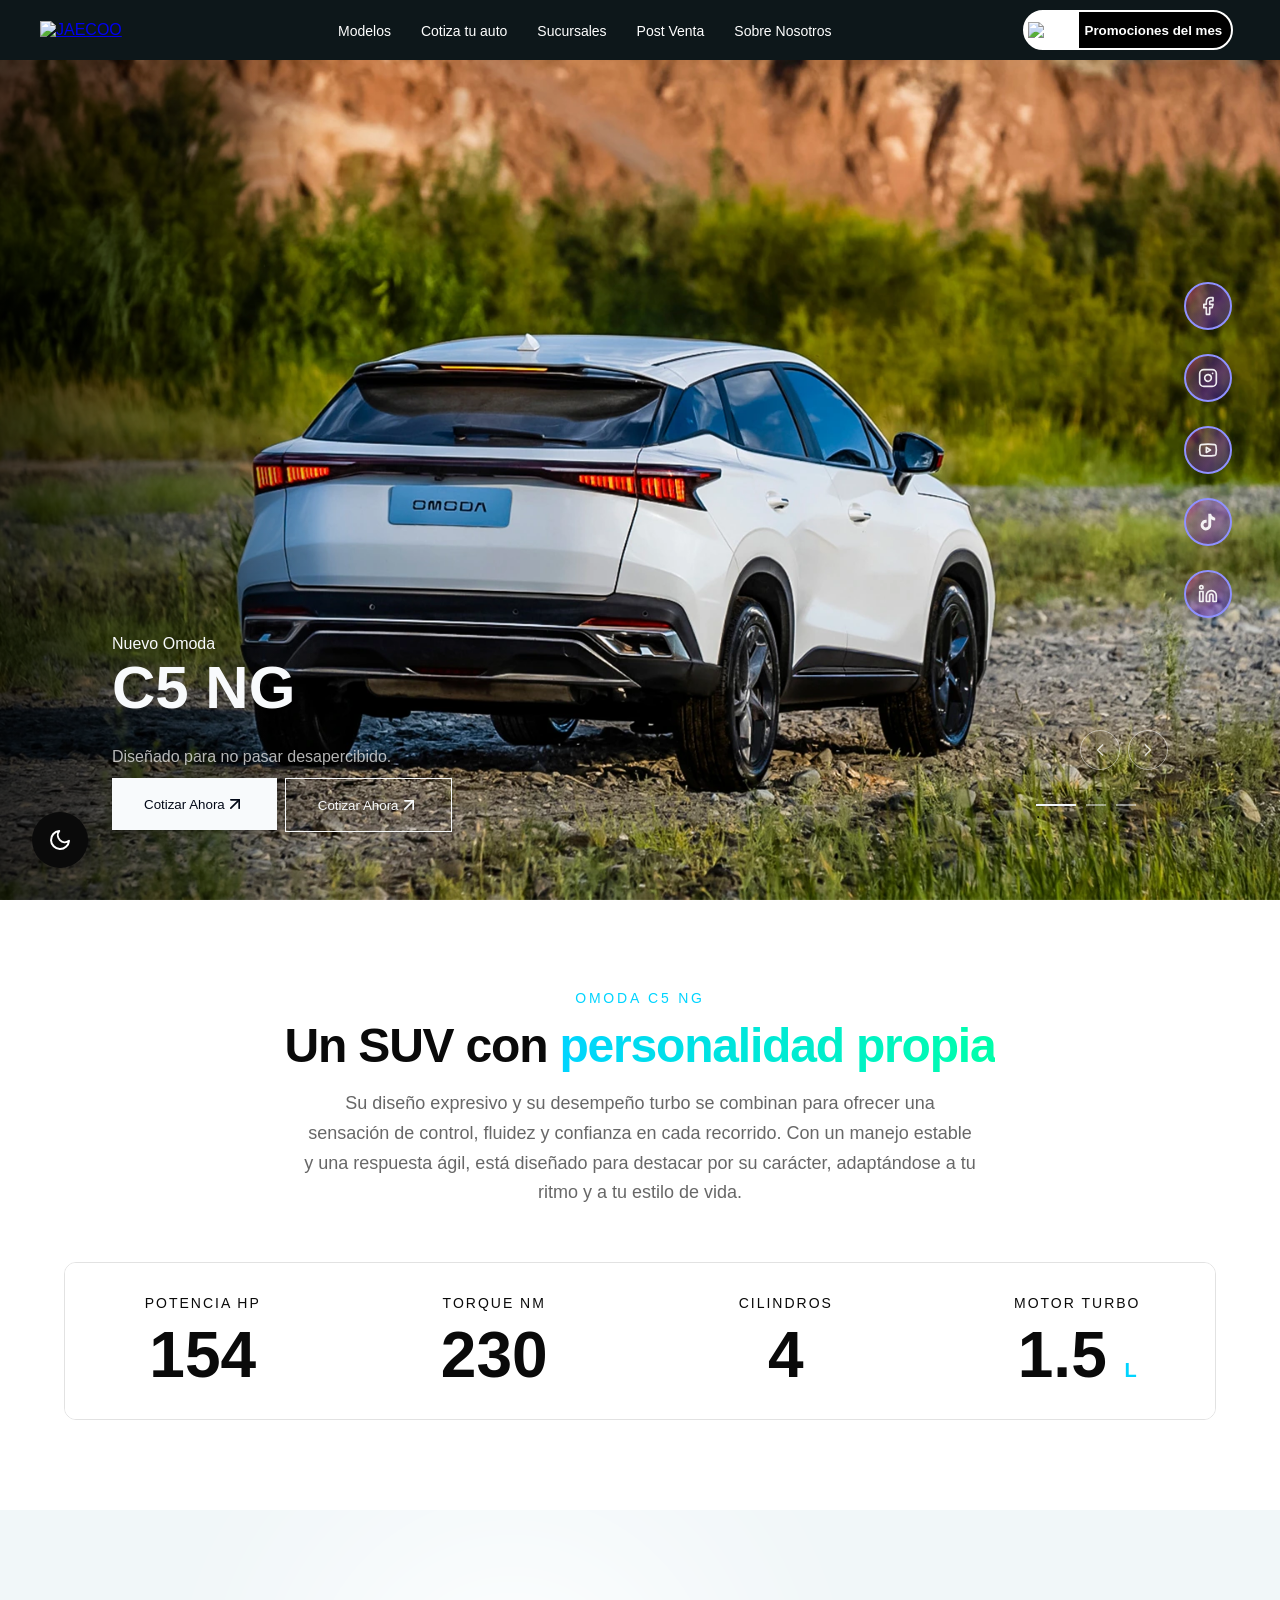
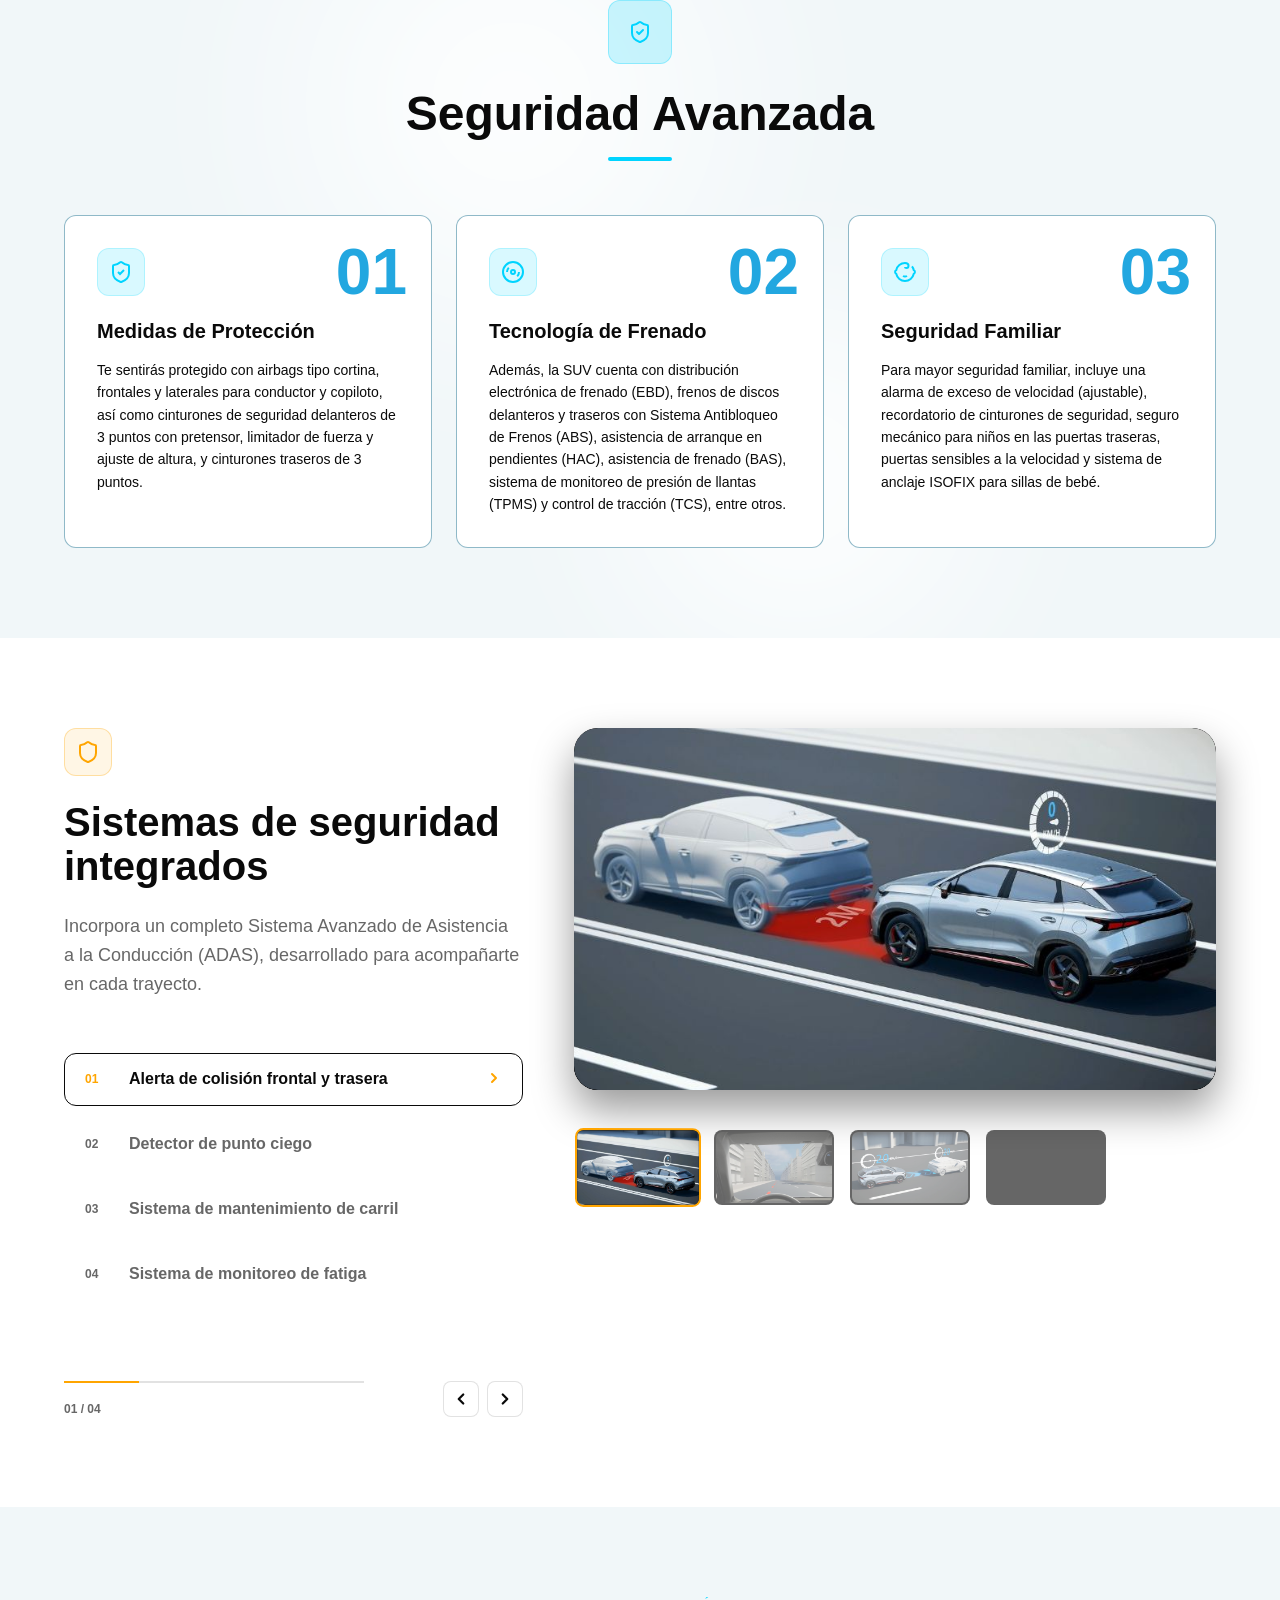
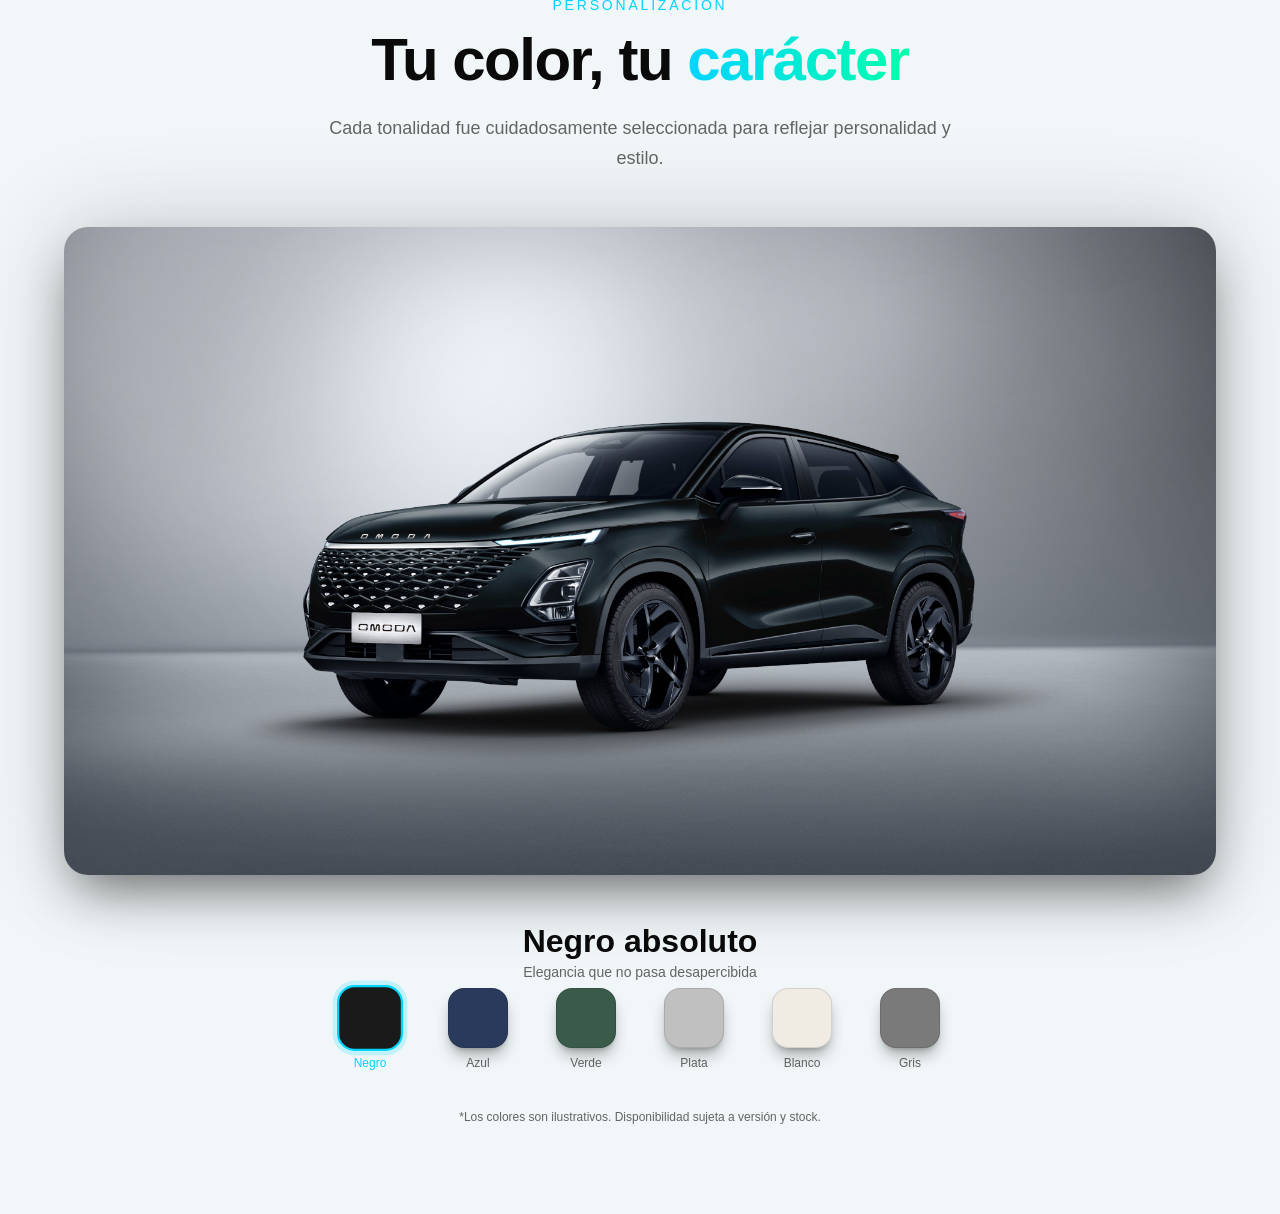
==== index.html @ 526004a5 "cambio" ====
<!doctype html>
<html lang="en">

<head>

    <script>
        window.dataLayer = window.dataLayer || [];
        function gtag() { dataLayer.push(arguments); }

        gtag('consent', 'default', {
            'analytics_storage': 'denied',
            'ad_storage': 'denied',
            'ad_user_data': 'denied',
            'ad_personalization': 'denied',
            'personalization_storage': 'denied',
            'functionality_storage': 'denied',
            'security_storage': 'granted'
        });
    </script>

    <!-- 2. COOKIE MANAGER (MODIFICADO - sin duplicar config) -->
    <script src="./cookies/cookie-manager.js" data-css-path="./cookies/cookieconsent.css"
        data-config-path="./cookies/cookieconsent-config.js">
        </script>


    <script async="" src="https://www.googletagmanager.com/gtm.js?id=GTM-TCBRDSBZ"></script>
    <meta charset="UTF-8" />
    <meta name="viewport" content="width=device-width, initial-scale=1.0" />
    <!-- displays site properly based on user's device -->

    <link rel="icon" type="image/png" sizes="32x32" href="./images/favicon-32x32.png" />
    <script src="./js/index.js"></script>
    <title>Omoda | Homepage</title>
    <title>SUCURSALES</title>
    <link rel="stylesheet" href="./css/variables.css" />
    <link rel="stylesheet" href="./css/style.css" />
    <link rel="stylesheet" href="./css/navbar.css" />
    <script src="../indexjs/headeroj.js"></script>
</head>

<body>

    <header-oj></header-oj>



    <!-- hola -->
    <iframe src="https://www.googletagmanager.com/ns.html?id=GTM-TCBRDSBZ" height="0" width="0"
        style="display:none;visibility:hidden"></iframe>
    <input type="checkbox" id="scroll-trigger" class="scroll-checkbox" />
    <label for="scroll-trigger" class="visually-hidden">Activar efecto de scroll</label>
    <nav class="main__nav navbar" style="display: none;">
        <input type="checkbox" id="nav-toggle" class="nav-toggle-checkbox" aria-hidden="true" />
        <label aria-hidden="true" for="nav-toggle" class="main__hamburguer" aria-label="Abrir menú">
            <span class="burger-line"></span>
            <span class="burger-line"></span>
            <span class="burger-line"></span>
        </label>
        <img src="images/R8logo.png" width="110px" alt="" class="main__logo main__logo__b" />
        <img src="images/R8logo-now.png" width="110px" alt="" class="main__logo main__logo__w" />
        <ul class="main__links">
            <li class="main__list">
                <a href="/sucursales/" class="main__link">Sucursales</a>
            </li>
            <li class="main__list">
                <a href="https://promociones.karry.com.pa/" class="main__link">Promociones del mes</a>
            </li>
        </ul>
        <ul class="main__links second-group">
            <li class="main__list">
                <a href="https://cotizar.karry.com.pa/" target="_blank" class="main__link">Cotizar</a>
            </li>
        </ul>
        <div class="nav-dropdown" id="nav-dropdown" aria-hidden="true">

            <a href="/sucursales/" class="nav-dropdown__link">Sucursales</a>
            <a href="https://promociones.karry.com.pa/" class="nav-dropdown__link">Promociones del mes</a>
            <a href="https://cotizar.karry.com.pa/" target="_blank"
                class="nav-dropdown__link nav-dropdown__link--cta">Cotizar</a>
        </div>
    </nav>
    <div class="trigger-point"></div>
    <script>
        document.addEventListener("scroll", function () {
            const trigger = document.getElementById("scroll-trigger");
            const scrollPosition = window.scrollY;
            const triggerHeight = 60; // MISMA altura que en CSS

            // "Marca" el checkbox cuando pasas el punto
            if (scrollPosition > triggerHeight) {
                trigger.checked = true;
            } else {
                trigger.checked = false;
            }
        });
    </script>
    <main class="main">
        <div class="main__slider">
            <div class="slider">
                <input type="radio" name="slider" id="slideOne" checked />
                <input type="radio" name="slider" id="slideTwo" />
                <input type="radio" name="slider" id="slideThree" />
                <!--<input type="radio" name="slider" id="slideFourt" />-->
                <!-- <input type="radio" name="slider" id="slideFive" />
          <input type="radio" name="slider" id="slideSix" />-->

                <div class="content">
                    <div class="uno__slide slide">
                        <div class="main__hero__element">

                        </div>
                    </div>
                    <div class="dos__slide slide">
                        <div class="main__hero__element">
                            <div class="main__hero__title hidden">
                                <h2>Rely R8</h2>
                                <p>Para la vida real</p>
                            </div>
                        </div>
                    </div>
                    <div class="tres__slide slide">
                        <div class="main__hero__element"></div>
                    </div>
                </div>

                <div class="call-to-action-container">
                    <div class="STitle">
                        <p>Nuevo Omoda</p>
                        <h1>C5 NG</h1>
                    </div>

                    <div class="SCotizar" style="display: flex; gap: 8px;"> 
                        <a href="https://cotizar.karry.com.pa/"
                            style="text-decoration: none; width: fit-content" target="_blank"><button
                                class="discover-button">
                                <span class="button-text">Cotizar Ahora</span>
                                <svg xmlns="http://www.w3.org/2000/svg" width="24" height="24" viewBox="0 0 24 24"
                                    fill="none" stroke="currentColor" stroke-width="2" stroke-linecap="round"
                                    stroke-linejoin="round" class="button-icon">
                                    <path d="M7 7h10v10"></path>
                                    <path d="M7 17 17 7"></path>
                                </svg></button></a> 
                        <a href="https://cotizar.karry.com.pa/"
                            style="text-decoration: none; width: fit-content" target="_blank"><button
                                class="discover-button secondary">
                                <span class="button-text">Cotizar Ahora</span>
                                <svg xmlns="http://www.w3.org/2000/svg" width="24" height="24" viewBox="0 0 24 24"
                                    fill="none" stroke="currentColor" stroke-width="2" stroke-linecap="round"
                                    stroke-linejoin="round" class="button-icon">
                                    <path d="M7 7h10v10"></path>
                                    <path d="M7 17 17 7"></path>
                                </svg></button>
                        </a>
                    </div>


                    <p class="description-text">
                        Diseñado para no pasar desapercibido.
                    </p>
                    <div class="buttons">
                        <label for="slideOne">.</label>
                        <label for="slideTwo">.</label>
                        <label for="slideThree">.</label>
                        <!--<label for="slideFourt">.</label>-->
                        <!--<label for="slideFive"></label>-->
                        <!--<label for="slideSix"></label>-->
                    </div>
                    <div class="main__controls">
                        <button type="button" class="slider-control-prev" aria-label="Slide anterior">
                            <svg class="slider-control-icon" viewBox="0 0 24 24" fill="none" stroke="currentColor"
                                stroke-width="2" stroke-linecap="round" stroke-linejoin="round" aria-hidden="true">
                                <path d="M15 18l-6-6 6-6" />
                            </svg>
                        </button>
                        <button type="button" class="slider-control-next" aria-label="Slide siguiente">
                            <svg class="slider-control-icon" viewBox="0 0 24 24" fill="none" stroke="currentColor"
                                stroke-width="2" stroke-linecap="round" stroke-linejoin="round" aria-hidden="true">
                                <path d="M9 18l6-6-6-6" />
                            </svg>
                        </button>
                    </div>
                </div>
            </div>

            <div class="main__hero__filter"></div>
            <div class="social-sidebar">
                <a href="https://www.facebook.com/karrypanama" target="_blank" class="social-button"
                    aria-label="Facebook">
                    <svg xmlns="http://www.w3.org/2000/svg" width="24" height="24" viewBox="0 0 24 24" fill="none"
                        stroke="currentColor" stroke-width="2" stroke-linecap="round" stroke-linejoin="round"
                        class="social-icon">
                        <path d="M18 2h-3a5 5 0 0 0-5 5v3H7v4h3v8h4v-8h3l1-4h-4V7a1 1 0 0 1 1-1h3z"></path>
                    </svg>
                </a>

                <a href="https://www.instagram.com/karry.panama/" target="_blank" class="social-button"
                    aria-label="Instagram">
                    <svg xmlns="http://www.w3.org/2000/svg" width="24" height="24" viewBox="0 0 24 24" fill="none"
                        stroke="currentColor" stroke-width="2" stroke-linecap="round" stroke-linejoin="round"
                        class="social-icon">
                        <rect width="20" height="20" x="2" y="2" rx="5" ry="5"></rect>
                        <path d="M16 11.37A4 4 0 1 1 12.63 8 4 4 0 0 1 16 11.37z"></path>
                        <line x1="17.5" x2="17.51" y1="6.5" y2="6.5"></line>
                    </svg>
                </a>

                <a href="https://www.youtube.com/@karryPanama" target="_blank" class="social-button"
                    aria-label="YouTube">
                    <svg xmlns="http://www.w3.org/2000/svg" width="24" height="24" viewBox="0 0 24 24" fill="none"
                        stroke="currentColor" stroke-width="2" stroke-linecap="round" stroke-linejoin="round"
                        class="social-icon">
                        <path
                            d="M2.5 17a24.12 24.12 0 0 1 0-10 2 2 0 0 1 1.4-1.4 49.56 49.56 0 0 1 16.2 0A2 2 0 0 1 21.5 7a24.12 24.12 0 0 1 0 10 2 2 0 0 1-1.4 1.4 49.55 49.55 0 0 1-16.2 0A2 2 0 0 1 2.5 17">
                        </path>
                        <path d="m10 15 5-3-5-3z"></path>
                    </svg>
                </a>

                <a href="https://www.tiktok.com/@karrypanama" target="_blank" class="social-button" aria-label="TikTok">
                    <svg viewBox="0 0 24 24" fill="currentColor" class="social-icon">
                        <path
                            d="M19.59 6.69a4.83 4.83 0 0 1-3.77-4.25V2h-3.45v13.67a2.89 2.89 0 0 1-5.2 1.74 2.89 2.89 0 0 1 2.31-4.64 2.93 2.93 0 0 1 .88.13V9.4a6.84 6.84 0 0 0-1-.05A6.33 6.33 0 0 0 5 20.1a6.34 6.34 0 0 0 10.86-4.43v-7a8.16 8.16 0 0 0 4.77 1.52v-3.4a4.85 4.85 0 0 1-1-.1z">
                        </path>
                    </svg>
                </a>

                <a href="https://www.linkedin.com/company/karrypanama/posts/?feedView=all" target="_blank"
                    class="social-button" aria-label="LinkedIn">
                    <svg xmlns="http://www.w3.org/2000/svg" width="24" height="24" viewBox="0 0 24 24" fill="none"
                        stroke="currentColor" stroke-width="2" stroke-linecap="round" stroke-linejoin="round"
                        class="social-icon">
                        <path d="M16 8a6 6 0 0 1 6 6v7h-4v-7a2 2 0 0 0-2-2 2 2 0 0 0-2 2v7h-4v-7a6 6 0 0 1 6-6z"></path>
                        <rect width="4" height="12" x="2" y="9"></rect>
                        <circle cx="4" cy="4" r="2"></circle>
                    </svg>
                </a>
            </div>
        </div>

        <section class="main__stats">
    <div class="stats__container">
      
      <!-- Título y descripción -->
      <div class="section-block text-center mb-16">
        <span class="section-kicker">Omoda C5 NG</span>
        <h2 class="section-heading">
          Un SUV con
          <span class="text-gradient-accent"> personalidad propia</span>
        </h2>
        <p class="section-lede">
          Su diseño expresivo y su desempeño turbo se combinan para ofrecer una sensación de control, fluidez y confianza en cada recorrido. Con un manejo estable y una respuesta ágil, está diseñado para destacar por su carácter, adaptándose a tu ritmo y a tu estilo de vida.
        </p>
      </div>

      <!-- Grid de especificaciones -->
      <div class="stats-grid">
        
        <!-- Potencia -->
        <div class="stat-card">
          <p class="stat-label">Potencia hp</p>
          <p class="stat-value">154</p>
        </div>

        <!-- Torque -->
        <div class="stat-card">
          <p class="stat-label">Torque Nm</p>
          <p class="stat-value">230</p>
        </div>

        <!-- Cilindros -->
        <div class="stat-card">
          <p class="stat-label">Cilindros</p>
          <p class="stat-value">4</p>
        </div>

        <!-- Motor Turbo -->
        <div class="stat-card">
          <p class="stat-label">Motor Turbo</p>
          <p class="stat-value">1.5 <span class="stat-unit">L</span></p>
        </div>

      </div>

    </div>
  </section>




<section class="seguridad-section">
  <!-- Fondos decorativos -->
  <div class="bg-blur-1"></div>
  <div class="bg-blur-2"></div>
  <div class="dot-grid"></div>

  <div class="container">
    <!-- Encabezado -->
    <div class="section-header">
      <div class="icon-circle">
        <svg xmlns="http://www.w3.org/2000/svg" class="lucide" width="32" height="32" viewBox="0 0 24 24" fill="none" stroke="currentColor" stroke-width="2" stroke-linecap="round" stroke-linejoin="round">
          <path d="M20 13c0 5-3.5 7.5-7.66 8.95a1 1 0 0 1-.67-.01C7.5 20.5 4 18 4 13V6a1 1 0 0 1 1-1c2 0 4.5-1.2 6.24-2.72a1.17 1.17 0 0 1 1.52 0C14.51 3.81 17 5 19 5a1 1 0 0 1 1 1z"></path>
          <path d="m9 12 2 2 4-4"></path>
        </svg>
      </div>
      <h2 class="title">Seguridad Avanzada</h2>
      <div class="accent-line"></div>
    </div>

    <!-- Grid de características -->
    <div class="features-grid">

      <!-- Tarjeta 1 -->
      <div class="feature-card">
        <div class="number">01</div>
        <div class="feature-icon">
          <svg xmlns="http://www.w3.org/2000/svg" class="lucide" viewBox="0 0 24 24" fill="none" stroke="currentColor" stroke-width="2">
            <path d="M20 13c0 5-3.5 7.5-7.66 8.95a1 1 0 0 1-.67-.01C7.5 20.5 4 18 4 13V6a1 1 0 0 1 1-1c2 0 4.5-1.2 6.24-2.72a1.17 1.17 0 0 1 1.52 0C14.51 3.81 17 5 19 5a1 1 0 0 1 1 1z"></path>
            <path d="m9 12 2 2 4-4"></path>
          </svg>
        </div>
        <h3 class="feature-title">Medidas de Protección</h3>
        <p class="feature-text">
          Te sentirás protegido con airbags tipo cortina, frontales y laterales para conductor y copiloto, 
          así como cinturones de seguridad delanteros de 3 puntos con pretensor, limitador de fuerza y ajuste de altura, 
          y cinturones traseros de 3 puntos.
        </p>
      </div>

      <!-- Tarjeta 2 -->
      <div class="feature-card">
        <div class="number">02</div>
        <div class="feature-icon">
          <svg xmlns="http://www.w3.org/2000/svg" class="lucide" viewBox="0 0 24 24" fill="none" stroke="currentColor" stroke-width="2">
            <circle cx="12" cy="12" r="10"></circle>
            <path d="M6 12c0-1.7.7-3.2 1.8-4.2"></path>
            <circle cx="12" cy="12" r="2"></circle>
            <path d="M18 12c0 1.7-.7 3.2-1.8 4.2"></path>
          </svg>
        </div>
        <h3 class="feature-title">Tecnología de Frenado</h3>
        <p class="feature-text">
          Además, la SUV cuenta con distribución electrónica de frenado (EBD), frenos de discos delanteros y traseros 
          con Sistema Antibloqueo de Frenos (ABS), asistencia de arranque en pendientes (HAC), asistencia de frenado (BAS), 
          sistema de monitoreo de presión de llantas (TPMS) y control de tracción (TCS), entre otros.
        </p>
      </div>

      <!-- Tarjeta 3 -->
      <div class="feature-card">
        <div class="number">03</div>
        <div class="feature-icon">
          <svg xmlns="http://www.w3.org/2000/svg" class="lucide" viewBox="0 0 24 24" fill="none" stroke="currentColor" stroke-width="2">
            <path d="M9 12h.01"></path>
            <path d="M15 12h.01"></path>
            <path d="M10 16c.5.3 1.2.5 2 .5s1.5-.2 2-.5"></path>
            <path d="M19 6.3a9 9 0 0 1 1.8 3.9 2 2 0 0 1 0 3.6 9 9 0 0 1-17.6 0 2 2 0 0 1 0-3.6A9 9 0 0 1 12 3c2 0 3.5 1.1 3.5 2.5s-.9 2.5-2 2.5c-.8 0-1.5-.4-1.5-1"></path>
          </svg>
        </div>
        <h3 class="feature-title">Seguridad Familiar</h3>
        <p class="feature-text">
          Para mayor seguridad familiar, incluye una alarma de exceso de velocidad (ajustable), recordatorio de cinturones 
          de seguridad, seguro mecánico para niños en las puertas traseras, puertas sensibles a la velocidad y sistema 
          de anclaje ISOFIX para sillas de bebé.
        </p>
      </div>

    </div>
  </div>
</section>


<section class="safety-section" data-safety-slider>
  <div class="container">
    <div class="safety-grid">
      
      <!-- Columna Izquierda: Contenido y Lista -->
      <div class="safety-content">
        <div class="section-header">
          <div class="header-icon">
            <svg xmlns="http://www.w3.org/2000/svg" width="24" height="24" viewBox="0 0 24 24" fill="none" stroke="currentColor" stroke-width="2" stroke-linecap="round" stroke-linejoin="round" class="lucide">
              <path d="M20 13c0 5-3.5 7.5-7.66 8.95a1 1 0 0 1-.67-.01C7.5 20.5 4 18 4 13V6a1 1 0 0 1 1-1c2 0 4.5-1.2 6.24-2.72a1.17 1.17 0 0 1 1.52 0C14.51 3.81 17 5 19 5a1 1 0 0 1 1 1z"></path>
            </svg>
          </div>
          <h2 class="title">Sistemas de seguridad integrados</h2>
          <p class="subtitle">
            Incorpora un completo Sistema Avanzado de Asistencia a la Conducción (ADAS), 
            desarrollado para acompañarte en cada trayecto.
          </p>
        </div>

        <!-- Lista de características (rellenada por JS) -->
        <div class="safety-features-list" role="tablist"></div>

        <!-- Navegación inferior izquierda -->
        <div class="safety-nav-footer">
          <div class="progress-container">
            <div class="progress-line">
              <div class="progress-fill"></div>
            </div>
            <span class="step-indicator safety-slider__step">01 / 04</span>
          </div>
          
          <div class="nav-buttons-group">
            <button type="button" class="nav-button-sm safety-slider__prev" aria-label="Anterior">
              <svg xmlns="http://www.w3.org/2000/svg" width="18" height="18" viewBox="0 0 24 24" fill="none" stroke="currentColor" stroke-width="3" stroke-linecap="round" stroke-linejoin="round">
                <path d="m15 18-6-6 6-6"></path>
              </svg>
            </button>
            <button type="button" class="nav-button-sm safety-slider__next" aria-label="Siguiente">
              <svg xmlns="http://www.w3.org/2000/svg" width="18" height="18" viewBox="0 0 24 24" fill="none" stroke="currentColor" stroke-width="3" stroke-linecap="round" stroke-linejoin="round">
                <path d="m9 18 6-6-6-6"></path>
              </svg>
            </button>
          </div>
        </div>
      </div>

      <!-- Columna Derecha: Imagen y Miniaturas -->
      <div class="safety-visual">
        <div class="main-image-container">
          <!-- Botones de navegación solo para móvil -->
          <div class="mobile-nav-overlay">
            <button type="button" class="nav-button-mobile safety-slider__prev" aria-label="Anterior">
              <svg xmlns="http://www.w3.org/2000/svg" width="24" height="24" viewBox="0 0 24 24" fill="none" stroke="currentColor" stroke-width="3" stroke-linecap="round" stroke-linejoin="round"><path d="m15 18-6-6 6-6"/></svg>
            </button>
            <button type="button" class="nav-button-mobile safety-slider__next" aria-label="Siguiente">
              <svg xmlns="http://www.w3.org/2000/svg" width="24" height="24" viewBox="0 0 24 24" fill="none" stroke="currentColor" stroke-width="3" stroke-linecap="round" stroke-linejoin="round"><path d="m9 18 6-6-6-6"/></svg>
            </button>
          </div>

          <div class="image-wrapper safety">
            <img src="./images/1adas.jpg"
                 alt=""
                 class="main-image safety-slider__main-img"
                 loading="lazy"
                 decoding="async">

            <div class="image-overlay"></div>

            <!-- Contenido sobre la imagen -->
            <div class="image-content">
              <h3 class="main-title safety-slider__title">Alerta de colisión frontal y trasera</h3>
              <p class="main-description safety-slider__desc">
                Te avisa ante posibles impactos para que puedas reaccionar a tiempo.
              </p>
            </div>
          </div>
        </div>

        <!-- Carrusel de miniaturas (rellenado por JS) -->
        <div class="thumbnails-container safety-slider__thumbs" role="tablist" aria-label="Funciones ADAS"></div>
      </div>

    </div>

    <!-- Indicadores (dots) - Ocultos o integrados si es necesario, pero mantenemos el hook por si JS lo requiere -->
    <div class="dots-container safety-slider__dots" aria-hidden="true" style="display: none;"></div>

  </div>
</section>

  <section class="color-customization-section">
  <input type="radio" name="custom-color" id="ccc-negro"  checked=""/>
  <input type="radio" name="custom-color" id="ccc-azul" />
  <input type="radio" name="custom-color" id="ccc-verde" />
  <input type="radio" name="custom-color" id="ccc-plata" />
  <input type="radio" name="custom-color" id="ccc-blanco" />
  <input type="radio" name="custom-color" id="ccc-gris" />
  <input type="radio" name="custom-color" id="ccc-rojo" />

  <div class="ccc-wrapper">
  <div class="container">
    
    <!-- Encabezado -->
    <div class="section-block text-center mb-16">
      <span class="section-kicker">Personalización</span>
      <h2 class="section-heading">
        Tu color, tu <span class="highlight">carácter</span>
      </h2>
      <p class="section-lede">
        Cada tonalidad fue cuidadosamente seleccionada para reflejar personalidad y estilo.
      </p>
    </div>

    <!-- Imagen con efecto -->
    <div class="image-wrapper">
      <div class="glow-background"></div>
      <div
        class="main-image"
        role="img"
        aria-label="Vista del vehículo según color seleccionado"
        loading="lazy"
        ></div>
    </div>

    <!-- Título del color actual -->
    <div class="color-title text-center mb-10">
      <h3 class="color-name">
        <span class="ccc-name ccc-name--negro">Negro absoluto</span>
        <span class="ccc-name ccc-name--azul">Azul profundo</span>
        <span class="ccc-name ccc-name--verde">Verde bosque</span>
        <span class="ccc-name ccc-name--plata">Plata metálico</span>
        <span class="ccc-name ccc-name--blanco">Blanco nieve</span>
        <span class="ccc-name ccc-name--gris">Gris grafito</span>
        <span class="ccc-name ccc-name--rojo">Rojo Carmesí</span>
      </h3>
      <p class="color-description ccc-desc-wrap">
        <span class="ccc-desc ccc-desc--negro">Elegancia que no pasa desapercibida</span>
        <span class="ccc-desc ccc-desc--azul">Serenidad con carácter</span>
        <span class="ccc-desc ccc-desc--verde">Natural y distinguido</span>
        <span class="ccc-desc ccc-desc--plata">Brillo sutil y versátil</span>
        <span class="ccc-desc ccc-desc--blanco">Limpio y atemporal</span>
        <span class="ccc-desc ccc-desc--gris">Equilibrio urbano</span>
        <span class="ccc-desc ccc-desc--rojo">Pasión que acelera el pulso</span>
      </p>
    </div>

    <!-- Selector de colores -->
    <div class="color-selector">
      <label for="ccc-negro" class="color-option">
        <div class="color-swatch" style="background-color: rgb(26, 26, 26);"></div>
        <span class="color-label">Negro</span>
      </label>

      <label for="ccc-azul" class="color-option">
        <div class="color-swatch" style="background-color: rgb(42, 58, 92);"></div>
        <span class="color-label">Azul</span>
      </label>

      <label for="ccc-verde" class="color-option">
        <div class="color-swatch" style="background-color: rgb(58, 90, 74);"></div>
        <span class="color-label">Verde</span>
      </label>

      <label for="ccc-plata" class="color-option">
        <div class="color-swatch" style="background-color: rgb(192, 192, 192);"></div>
        <span class="color-label">Plata</span>
      </label>

      <label for="ccc-blanco" class="color-option">
        <div class="color-swatch" style="background-color: rgb(240, 236, 228);"></div>
        <span class="color-label">Blanco</span>
      </label>

      <label for="ccc-gris" class="color-option">
        <div class="color-swatch" style="background-color: rgb(122, 122, 122);"></div>
        <span class="color-label">Gris</span>
      </label>

      <label for="ccc-rojo" class="color-option" style="display: none;">
        <div class="color-swatch" style="background-color: rgb(139, 26, 26);"></div>
        <span class="color-label">Rojo</span>
      </label>
    </div>

    <p class="disclaimer">
      *Los colores son ilustrativos. Disponibilidad sujeta a versión y stock.
    </p>

  </div>
  </div>
</section>

     

       

    </main>

    <!-- Botón flotante para cambio de tema -->
    <button class="theme-toggle-btn" id="theme-toggle" aria-label="Cambiar tema">
      <!-- Icono Luna (para modo claro) -->
      <svg class="moon-icon" xmlns="http://www.w3.org/2000/svg" viewBox="0 0 24 24" fill="none" stroke="currentColor" stroke-width="2" stroke-linecap="round" stroke-linejoin="round"><path d="M21 12.79A9 9 0 1 1 11.21 3 7 7 0 0 0 21 12.79z"></path></svg>
      <!-- Icono Sol (para modo oscuro) -->
      <svg class="sun-icon" xmlns="http://www.w3.org/2000/svg" viewBox="0 0 24 24" fill="none" stroke="currentColor" stroke-width="2" stroke-linecap="round" stroke-linejoin="round"><circle cx="12" cy="12" r="5"></circle><line x1="12" y1="1" x2="12" y2="3"></line><line x1="12" y1="21" x2="12" y2="23"></line><line x1="4.22" y1="4.22" x2="5.64" y2="5.64"></line><line x1="18.36" y1="18.36" x2="19.78" y2="19.78"></line><line x1="1" y1="12" x2="3" y2="12"></line><line x1="21" y1="12" x2="23" y2="12"></line><line x1="4.22" y1="19.78" x2="5.64" y2="18.36"></line><line x1="18.36" y1="5.64" x2="19.78" y2="4.22"></line></svg>
    </button>
    
</body>

</html>
---- css/variables.css ----
/* ==========================================================================
   VARIABLES CSS - Tokens de diseño (compartidos entre páginas)
   ========================================================================== */

:root {
  /* Colores semánticos principales */
  --background: hsl(0 0% 100%);
  --foreground: hsl(222 84% 5%);
  --card: hsl(0 0% 100%);
  --card-foreground: hsl(222 84% 5%);
  --card-secondary: hsl(0 0% 100%);
  --card-secondary-foreground: hsl(222, 43%, 60%);

  --primary: hsl(209 40% 96%);
  --primary-foreground: hsl(210 40% 98%);
  --secondary: hsl(210 40% 96%);
  --secondary-foreground: hsl(44 4% 95%);
  --muted: hsl(215 16% 47%);
  --muted-foreground: hsl(215 16% 47%);
  --border: hsl(214 32% 91%);
  --accent: hsl(210 40% 96%);

  /* Colores fijos / de marca */
  --black: #181818;
  --Black: #181818;
  --dark-gray: #1c2027;
  --gray: #9ca3af;
  --light-gray: #f1f5f9;
  --white: #ffffff;
  --White: #ffffff;

  /* Colores de utilidad (botones, tablas, etc.) */
  --blue-600: #2563eb;
  --blue-50: #eff6ff;
  --green-600: #16a34a;
  --green-50: #f0fdf4;
  --purple-600: #7e22ce;
  --purple-50: #faf5ff;

  /* Escala grises (tablas, fondos) */
  --color-gray-50: #f9fafb;
  --color-gray-100: #f3f4f6;
  --color-gray-200: #e5e7eb;
  --color-gray-300: #d1d5db;
  --color-gray-700: #374151;
  --color-gray-800: #1f2937;
  --color-gray-900: #111827;
  --color-white: #ffffff;

  /* Alias usados en componentes */
  --color-blue-600: var(--blue-600);
  --color-blue-50: var(--blue-50);
  --color-green-50: var(--green-50);
  --color-purple-50: var(--purple-50);
  --color-primary-foreground: var(--primary-foreground);
  --carbon-black: var(--black);
  --color-layer: #ffffff;
  --color-layer-border: #d1d5db;
  --color-layer-foreground: #111827;
  --color-layer-hover: #f3f4f6;
  --social-border-color: rgba(255, 255, 255, 0.3);
  --social-text-color: rgba(255, 255, 255, 0.7);
  --social-hover-color: #3b82f6;
  --social-hover-bg: rgba(59, 130, 246, 0.1);

  /* Bordes, sombras y espaciados */
  --radius: 0.5rem;
  --border-radius: 0.75rem;
  --shadow-sm: 0 1px 2px rgba(0, 0, 0, 0.05);
  --spacing-small: 0.5rem;
  --spacing-medium: 1rem;
  --spacing-large: 1.5rem;
  
  /* Espaciado de Layout Consistente */
  --section-padding-y: clamp(5rem, 10vh, 8rem);
  --container-padding-x: clamp(1.5rem, 5vw, 4rem);
  --header-margin-bottom: clamp(3rem, 6vh, 5rem);
  --content-gap: clamp(2rem, 4vw, 4rem);

  /* Tipografía - tamaños */
  --text-xs: 0.75rem;
  --text-sm: 0.875rem;
  --text-base: 1rem;
  --text-md: 1.125rem;
  --text-lg: 1.25rem;
  --text-xl: 1.5rem;
  --text-2xl: 2rem;
  --text-3xl: 2.5rem;
  --text-4xl: 3rem;
  --text-5xl: 3.75rem;
  --text-6xl: 4rem;
  --text-7xl: 8rem;

  /* Tipografía - pesos */
  --font-light: 300;
  --font-regular: 400;
  --font-medium: 500;
  --font-semibold: 600;
  --font-bold: 700;

  /* Tipografía - familias (Montserrat para títulos, fallback para cuerpo) */
  --font-heading: "Montserrat", "League Spartan", "Inter", -apple-system, BlinkMacSystemFont, sans-serif;
  --font-body: "League Spartan", "Inter", -apple-system, BlinkMacSystemFont, sans-serif;
  --font-primary: var(--font-body);
  /* Display / bloques de sección: un solo cambio aquí aplica a títulos de sección */
  --font-display: var(--font-heading);

  /* Bloques de sección (kicker + título + bajada) — tamaños y color */
  --section-kicker-size: var(--text-sm);
  --section-heading-size: var(--text-3xl);
  --section-heading-size-md: var(--text-4xl);
  --section-lede-size: var(--text-md);
  --section-heading-weight: var(--font-bold);
  --section-lede-max-width: 42rem;
  --section-kicker-color: #e63939;

  /* --------------------------------------------------------------------------
     Temas reutilizables (claro / oscuro)
     - Claro: referencia visual stats + bloques con fondo blanco (personalización, etc.)
     - Oscuro: secciones Seguridad avanzada / Sistemas integrados
     Usa estas variables en componentes; no hace falta duplicar hex en cada regla.
     -------------------------------------------------------------------------- */

  /* Acentos de marca compartidos */
  --accent-cyan: #00d4ff;
  --accent-cyan-rgb: 0, 212, 255;
  --accent-mint: #00ffaa;
  --accent-mint-rgb: 0, 255, 170;
  --brand-red: #e63939;
  --brand-red-rgb: 230, 57, 57;
  --brand-red-light: #ff6b6b;

  /* Tema claro (stats, galería, personalización de color, etc.) */
  --theme-light-bg: #ffffff;
  --theme-light-text-muted: #0a0a0a;
  --theme-light-text-muted-hover: #0a0a0a;
  --theme-light-heading: #0a0a0a;
  --theme-light-body: hsl(195, 40%, 96%);
  --theme-light-body-soft: rgba(21, 21, 21, 0.65);
  --theme-light-muted: rgba(21, 21, 21, 0.55);
  --theme-light-subtle: rgba(21, 21, 21, 0.45);
  --theme-light-border: hsla(195, 34%, 56%, 0.747);
  --theme-light-card-bg: rgb(255, 255, 255);
  --theme-light-number: rgb(34, 167, 224);
  
  --theme-light-border-soft: rgba(21, 21, 21, 0.12);
  --theme-light-border-medium: rgba(21, 21, 21, 0.25);
  --theme-light-stat-card-bg: rgba(255, 255, 255, 0.02);
  --theme-light-gradient-accent: linear-gradient(
    90deg,
    var(--accent-cyan),
    var(--accent-mint)
  );
  --theme-light-shadow-image: 0 25px 50px -12px rgb(0 0 0 / 0.5);

  /* Tema oscuro (seguridad) */
  --theme-dark-bg: #0a0a0a;
  --theme-dark-bg-elevated: #111111;
  --theme-dark-text: #f8f8f8;
  --theme-dark-text-muted: rgba(255, 255, 255, 0.6);
  --theme-dark-text-muted-hover: rgba(255, 255, 255, 0.75);
  --theme-dark-border: rgba(255, 255, 255, 0.1);
  --theme-dark-card-bg: rgba(255, 255, 255, 0.04);
  --theme-dark-card-hover-bg: rgba(255, 255, 255, 0.07);
  --theme-dark-card-hover-border: rgba(var(--accent-cyan-rgb), 0.4);
  --theme-dark-icon-bg: rgba(var(--accent-cyan-rgb), 0.15);
  --theme-dark-icon-border: rgba(var(--accent-cyan-rgb), 0.2);
  --theme-dark-icon-bg-strong: rgba(var(--accent-cyan-rgb), 0.2);
  --theme-dark-icon-border-strong: rgba(var(--accent-cyan-rgb), 0.3);
  --theme-dark-blur-bg: var(--accent-cyan);
  --theme-dark-number: rgba(11, 106, 144, 0.671);
  --theme-dark-number-hover: rgba(24, 34, 89, 0.851);
  --theme-dark-gradient-card-top: rgba(var(--accent-cyan-rgb), 0.1);
  --theme-dark-nav-hover-bg: rgba(var(--accent-cyan-rgb), 0.8);
  --theme-dark-nav-hover-fg: #000000;
  --theme-dark-dot-inactive: rgba(255, 255, 255, 0.25);
  --theme-dark-dot-hover: rgba(255, 255, 255, 0.45);
  --theme-dark-dot-active-glow: rgba(var(--accent-cyan-rgb), 0.15);

  /* Tipografía — estadísticas (grid) */
  --stat-label-size: var(--text-sm);
  --stat-label-tracking: 0.125rem;
  --stat-value-size: 3.5rem;
  --stat-value-size-md: 4rem;
  --stat-unit-size: 1.25rem;

  /* --------------------------------------------------------------------------
     Variables de Tema Dinámicas
     -------------------------------------------------------------------------- */
  --bg-primary: var(--theme-light-bg);
  --bg-secondary: var(--theme-light-body);
  --text-main: var(--theme-light-heading);
  --text-soft: var(--theme-light-body-soft);
  --border-subtle: var(--theme-light-border-soft);
  --card-bg: var(--theme-light-card-bg);
}

/* Tema Oscuro (Clase .dark-mode) */
body.dark-mode {
  --bg-primary: #0f1219;
  --bg-secondary: #0a0c10;
  --text-main: #ffffff;
  --text-soft: rgba(255, 255, 255, 0.6);
  --border-subtle: rgba(255, 255, 255, 0.1);
  --card-bg: rgba(255, 255, 255, 0.05);
}
---- css/style.css ----
@font-face {
  font-family: "Montserrat";
  src: url("../fonts/Montserrat-Bold.otf") format("opentype");
  font-weight: 700;
  font-style: normal;
  font-display: swap;
}

/* Variables CSS en variables.css (cargado antes en el HTML) */

/* Reset */
* {
  margin: 0;
  box-sizing: border-box;
}

body {
  font-family: var(--font-body);
  font-size: var(--text-base);
  font-weight: var(--font-regular);
  background-color: var(--bg-primary);
  color: var(--text-main);
  transition: background-color 0.3s ease, color 0.3s ease;
}





/* Solo para títulos */
h2::selection, h3::selection,  h2>span::selection {
  background-color: #4ecdc4 !important;
  color: #1a1a2e;
}


p::selection, span::selection, a::selection{
  background-color: #ff866b;
  color: white;
}






.visually-hidden{
  visibility: hidden;
  position: absolute;
}
/* Contenido del navbar */
.nav-content {
  max-width: 1200px;
  margin: 0 auto;
  display: flex;
  justify-content: space-between;
  align-items: center;
}

.info-box {
  margin: 1rem auto;
  padding: 1rem 1.25rem;
  background-color: #f8fafc;
  border: 1px solid #e2e8f0;
  border-radius: var(--radius);
  width: max-content;
}

.info-content {
  display: flex;
  align-items: center;
  gap: 0.875rem; /* 14px */
}

.info-icon {
  width: 1.5rem; /* 24px */
  height: 1.5rem;
  color: #9ca3af; /* gray-400 */
  flex-shrink: 0;
}

.info-content p {
  margin: 0;
  font-size: var(--text-sm);
  color: #4b5563; /* gray-600 */
  line-height: 1.4;
}

/* Opcional: hover sutil */
.info-box:hover {
  background-color: #f1f5f9;
  border-color: #cbd5e1;
}

.bg-card {
  background-color: var(--card);
  color: var(--card-foreground);
}

.bg-primary {
  background-color: var(--foreground);
  color: var(--primary-foreground);
}

.bg-secondary {
  background-color: var(--card-secondary-foreground);
  color: var(--primary-foreground);
}

.bg-accent-light {
  background-color: hsl(var(--accent) / 0.3);
}

.text-muted {
  color: var(--muted-foreground);
}

/* Utilidades tipográficas (para clases en HTML: text-sm, font-medium, etc.) */
.text-sm {
  font-size: var(--text-sm);
}
.text-base {
  font-size: var(--text-base);
}
.font-medium {
  font-weight: var(--font-medium);
}
.font-semibold {
  font-weight: var(--font-semibold);
}
.font-bold {
  font-weight: var(--font-bold);
}
.tracking-wider {
  letter-spacing: 0.05em;
}
.text-primary {
  color: var(--primary);
}
.uppercase {
  text-transform: uppercase;
}

.border-subtle {
  border: 1px solid var(--border);
}

.border-subtle-50 {
  border-color: hsl(var(--border) / 0.5);
}

/* Contenedores */
.container {
  max-width: 1280px;
  margin: 0 auto;
  padding: 0 var(--container-padding-x);
}

.container-wide {
  max-width: 1280px;
  margin: 0 auto;
  padding: 0 var(--spacing-large);
}

@media (min-width: 768px) {
  .container-wide {
    padding: 0 3rem;
  }
}

.section-padding {
  padding: 5rem 1.5rem;
}

@media (min-width: 768px) {
  .section-padding {
    padding: 8rem 3rem;
  }
}

.text-center-block {
  text-align: center;
  margin: 0 auto;
}

/* El checkbox invisible */
.scroll-checkbox {
  position: absolute;
  top: 60px; /* ALTURA donde quieres que cambie */
  left: 0;
  width: 1px;
  height: 1px;
  opacity: 0;
  pointer-events: none;
  z-index: -1;
}

/* Punto de trigger - invisible pero ocupa espacio */
.trigger-point {
  position: absolute;
  top: 60px; /* MISMA ALTURA que el checkbox */
  left: 0;
  width: 100%;
  height: 1px;
  visibility: hidden;
}

#scroll-trigger:checked ~ .navbar {
  background: rgba(255, 255, 255, 0.95);
  color: #000000 !important;
  box-shadow: 0 2px 10px rgba(0, 0, 0, 0.1);
  .main__logo__w {
    visibility: hidden;
    display: none;
  }
  .main__logo__b {
    visibility: visible;
    display: inline;
  }
  .main__links {
    li {
      a {
        color: #000;
      }
    }
  }

  .main__links.second-group {
    a {
      padding-left: 1rem;
      padding-right: 1rem;
      height: 2.25rem;
      display: inline-flex;
      justify-content: center;
      align-items: center;
      border: solid 1px hsla(0, 0%, 0%, 0.58);
    }
  }
}

.navbar {
  top: 0;
  background: rgb(0 0 0 / 75%);
  box-shadow: 0 4px 30px rgba(0, 0, 0, 0.1);
  backdrop-filter: blur(2.3px);
  padding: 25px;
  transition: all 0.4s ease;
  z-index: 1000;
  display: flex;
  align-items: center;
  flex-wrap: wrap;
  justify-content: space-between;
  width: 100%;
  padding-left: 5%;
  padding-right: 5%;
  position: fixed;

  .main__logo__b {
    visibility: hidden;
    display: none;
  }
  .main__links {
    li {
      a {
        color: #e9e9e9;
      }
    }
  }
}

.main__hamburguer {
  display: none;
}

.main__logo {
  fill: var(--White);
}

.main__links {
  display: flex;
  list-style: none;
  gap: 20px;
}

.main__links a {
  text-decoration: none;
  font-weight: var(--font-semibold);
}

.main__links.second-group {
  a {
    padding-left: 1rem;
    padding-right: 1rem;
    height: 2.25rem;
    display: inline-flex;
    justify-content: center;
    align-items: center;
    border: solid 1px hsl(0deg 0% 100% / 58%);
  }
}

/* Main Layout */
.main {
  display: flex;
  flex-direction: column;
  max-width: 1920px;
  margin: 0 auto;
}

/* Hero Slider */
.main__slider {
  display: grid;
  min-height: 100vh;
  grid-template-columns: 1fr;
  grid-template-rows: repeat(1, max-content);
  grid-template-areas: "slider";
  width: 100%;
  height: 100vh;
  background-color: var(--Black);
  margin: 0 auto;
  overflow: hidden;
}

.slider {
  grid-area: slider;
  width: 100%;
  height: 100vh;
  overflow: hidden;
}

.slider input {
  visibility: hidden;
  display: none;
}

.buttons {
  align-self: center;
  width: fit-content;
  display: flex;
  justify-content: center;
  margin: 0 2rem;
  gap: 10px;
  z-index: 10;
  grid-area: bullets;
  justify-self: right;
}

.buttons label {
  width: 20px;
  height: 2px;
  background-color: var(--primary);
  opacity: 0.5;
  cursor: pointer;
  z-index: 1;
  transition: 300ms ease-in-out;
}

.buttons label:hover {
  transform: scale(1.2);
  opacity: 1;
}

.slider
  input:nth-child(1):checked
  ~ .call-to-action-container
  .buttons
  label:nth-child(1),
.slider
  input:nth-child(2):checked
  ~ .call-to-action-container
  .buttons
  label:nth-child(2),
.slider
  input:nth-child(3):checked
  ~ .call-to-action-container
  .buttons
  label:nth-child(3),.slider
  input:nth-child(4):checked
  ~ .call-to-action-container
  .buttons
  label:nth-child(4),.slider
  input:nth-child(5):checked
  ~ .call-to-action-container
  .buttons
  label:nth-child(5),.slider
  input:nth-child(6):checked
  ~ .call-to-action-container
  .buttons
  label:nth-child(6) {
  opacity: 1;
  width: 40px;
}

/* Estilos base para el contenedor */
.call-to-action-container {
  position: absolute;
  bottom: 4.25rem; /* equivalente a bottom-12 */
  left: 2rem; /* equivalente a left-8 */
  right: 2rem; /* equivalente a right-8 */
  display: flex;
  flex-direction: column;
  justify-content: space-between;
  align-items: flex-start;
  gap: 0.5rem; /* equivalente a gap-8 */
  z-index: 5;

  display: grid;

  grid-template-columns: repeat(2, minmax(0, 1fr));
  grid-template-rows: repeat(3, minmax(0, auto));

  grid-template-areas:
    "Stitle a"
    "descripcion arrows"
    "cotizar bullets";
}



.STitle{
  grid-area: Stitle;
  grid-column: span 2;
  color: var(--primary-foreground);
  h1{
    font-size: var(--text-5xl);
  }
  
}

.SCotizar{
  grid-area: cotizar;
}

/* Estilos responsivos para el contenedor */
@media (min-width: 768px) {
  .call-to-action-container {
    left: 4rem; /* equivalente a md:left-16 */
    right: 4rem; /* equivalente a md:right-16 */
    flex-direction: row;
    align-items: flex-end;
  }
}

@media (min-width: 1024px) {
  .call-to-action-container {
    left: 7rem; /* equivalente a lg:left-24 */
    right: 7rem; /* equivalente a lg:right-24 */
  }
}

/* Estilos del botón */
.discover-button {
  font-family: var(--font-body);
  box-shadow: 0 1px 3px rgba(0, 0, 0, 0.263);
  display: flex;
  align-items: center;
  gap: 0rem;
  padding: 1rem 2rem;
  background-color: var(--primary-foreground, #ffffff);
  color: var(--foreground, #000000);
  border: none;
  cursor: pointer;
  transition: all 0.3s ease;
}


.discover-button.secondary {
  font-family: var(--font-body);
  box-shadow: 0 1px 3px rgba(0, 0, 0, 0.263);
  display: flex;
  align-items: center;
  gap: 0rem;
  padding: 1rem 2rem;
  background-color:  #00000000;
  color: var(--primary-foreground, #000000);
  border: solid 1px var(--primary-foreground);
  cursor: pointer;
  transition: all 0.3s ease;
}


.discover-button:hover {
  background-color: var(--foreground);
  color: var(--primary-foreground, #ffffff);
}

/* Texto dentro del botón */
.button-text {
  font-weight: var(--font-medium);
}

/* Icono dentro del botón */
.button-icon {
  width: 1.25rem; /* equivalente a w-5 */
  height: 1.25rem; /* equivalente a h-5 */
  transition: transform 0.3s ease;
}

.discover-button:hover .button-icon {
  transform: translateX(0.25rem) translateY(-0.25rem); /* equivalente a group-hover:translate-x-1 group-hover:-translate-y-1 */
}

/* Estilos del texto descriptivo */
.description-text {
  font-family: var(--font-body);
  max-width: 25rem;
  color: rgba(255, 255, 255, 0.7);
  font-size: var(--text-sm);
  line-height: 1.625;
  text-align: right;
  justify-self: flex-start;
  grid-area: descripcion;

}

/* Mostrar en pantallas medianas y grandes */
@media (min-width: 768px) {
  .description-text {
    display: block;
    font-size: var(--text-base);
  }
}

.content {
  position: relative;
  width: 600vw;
  display: flex;
  transition: 250ms ease-in-out;
}

.slide {
  position: relative;
  width: 100vw;
  height: 100vh;
  display: flex;
  justify-content: center;
  align-items: center;
}

.main__hero__element {
  display: flex;
  flex-wrap: wrap;
}

.uno__slide .main__hero__element {
  background-image: url(../images/2-1920x1080.webp);
  background-size: cover;
  background-position: center;
  width: 100%;
  height: 100%;
}

.dos__slide .main__hero__element {
  background-image: url(../images/1-1920x1080.webp);
  background-size: cover;
  background-position: center;
  width: 100%;
  height: 100%;
}

.tres__slide .main__hero__element {
  background-image: url(../images/3-1920x1080.webp);
  background-size: cover;
  background-position: center;
  width: 100%;
  height: 100%;
}

.cuatro__slide .main__hero__element {
  background-image: url(../images/4-1920x1080.webp);
  background-size: cover;
  background-position: center;
  width: 100%;
  height: 100%;
}

.sinco__slide .main__hero__element {
  background-image: url(../images/desktop-image-hero-5.webp);
  background-size: cover;
  background-position: center;
  width: 100%;
  height: 100%;
}

.seis__slide .main__hero__element {
  background-image: url(../images/desktop-image-hero-6.webp);
  background-size: cover;
  background-position: center;
  width: 100%;
  height: 100%;
}


.slider input:nth-child(1):checked ~ .content {
  left: 0;
}

.slider input:nth-child(2):checked ~ .content {
  left: -100vw;
}

.slider input:nth-child(3):checked ~ .content {
  left: -200vw;
}

.slider input:nth-child(4):checked ~ .content {
  left: -300vw;
}
.slider input:nth-child(5):checked ~ .content {
  left: -400vw;
}

/* Hero Titles - mismo margen horizontal que .call-to-action-container para alineación */
.main__hero__title {
  font-family: var(--font-heading);
  font-weight: var(--font-bold);
  align-self: flex-start;
  justify-self: flex-start;
  color: azure;
  width: 100%;
  max-width: 100vw;
  box-sizing: border-box;
  top: 30%;
  margin-left: 0;
  position: relative;
  z-index: 5;
  padding-left: 2rem;
  padding-right: 2rem;
  p {
    font-size: var(--text-2xl);
  }
}

@media (min-width: 768px) {
  .main__hero__title {
    padding-left: 4rem;
    padding-right: 4rem;
  }
}

@media (min-width: 1024px) {
  .main__hero__title {
    padding-left: 7rem;
    padding-right: 7rem;
  }
}

.main__hero__title h2 {
  font-family: var(--font-heading);
  font-weight: var(--font-bold);
  margin-block-start: 0;
  margin-inline: 0;
  display: inline;
  font-size: var(--text-7xl);
  margin-block-end: 0;
}

.main__hero__filter {
  position: relative;
  width: 100%;
  height: 100%;
  grid-area: slider;
  background: linear-gradient(
    90deg,
    rgba(0, 0, 0, 0.69) 0%,
    rgba(0, 0, 0, 0.31) 19%,
    rgba(255, 255, 255, 0) 25%
  );
}

/* Controls del carrusel (estilo similar a .app-btn del footer) */
.main__controls {
  display: flex;
  align-items: center;
  gap: 0.5rem;
  align-self: flex-start;
  justify-self: flex-end;
  grid-area: arrows;
}

.main__controls .slider-control-prev,
.main__controls .slider-control-next {
  width: 2.5rem;
  height: 2.5rem;
  border: 1px solid rgba(255, 255, 255, 0.5);
  border-radius: 9999px;
  background: transparent;
  padding: 0;
  cursor: pointer;
  display: flex;
  align-items: center;
  justify-content: center;
  color: rgba(255, 255, 255, 0.85);
  transition:
    border-color 0.3s ease,
    color 0.3s ease,
    background-color 0.3s ease;
}

.main__controls .slider-control-prev:hover,
.main__controls .slider-control-next:hover {
  border-color: rgba(255, 255, 255, 0.9);
  color: #fff;
  background-color: rgba(255, 255, 255, 0.1);
}

.main__controls .slider-control-prev:focus,
.main__controls .slider-control-next:focus {
  outline: 2px solid rgba(255, 255, 255, 0.6);
  outline-offset: 2px;
}

.main__controls .slider-control-icon {
  width: 1.25rem;
  height: 1.25rem;
  color: currentColor;
  opacity: 0.9;
  transition: opacity 0.3s ease;
}

.main__controls .slider-control-prev:hover .slider-control-icon,
.main__controls .slider-control-next:hover .slider-control-icon {
  opacity: 1;
}

/* Image Description */
.img__description {
  background-color: #f1f5f9;
  color: #000000;
  width: fit-content;
  padding: 15px;
  position: absolute;
  margin: 0;
  margin-top: -42px;
  border-radius: 14px;
  margin-left: -12px;
  border-bottom: solid 1px #c1c1c1;
  border-left: solid 1px #b9b9b9;
}

.img__description span {
  font-family: var(--font-heading);
  font-weight: var(--font-bold);
  font-size: var(--text-lg);
}

/* Interior/Exterior Sections */
.main__interior,
.main__exterior {
  display: flex;
  justify-content: center;
  min-height: 100vh;
  background-color: var(--bg-primary);
  color: var(--text-main);
  transition: background-color 0.3s ease, color 0.3s ease;
}

.interior__container,
.exterior__container {
  padding: var(--section-padding-y) 0;
  display: grid;
  gap: 1rem;
}

.interior__container {
  grid-template-columns: 3fr 4fr;
  grid-template-areas: "contenido imagen";
}

.exterior__container {
  grid-template-columns: 4fr 3fr;
  grid-template-areas: "imagen contenido";
}

/* Main Content */
.main__content {
  grid-area: contenido;
  height: 100%;
  display: flex;
  align-items: center;
  flex-direction: column;
  justify-content: center;
  padding-bottom: 4rem;
}

.main__title {
  font-family: var(--font-heading);
  font-weight: var(--font-bold);
  font-size: var(--text-6xl);
  margin-top: 1rem;
  margin-bottom: 1.5rem;
}

.main__paragragh {
  font-family: var(--font-body);
  font-size: var(--text-base);
  margin-top: 1rem;
  margin-bottom: 1.5rem;
}

/* Images */
.main__img {
  grid-area: imagen;
  display: flex;
  justify-content: center;
  align-items: center;
}

.wraper__img {
  position: relative;
}

.wraper__img img {
  width: 100%;
}

/* Cards */
.wraper__cards {
  display: grid;
  gap: 1.5rem;
  grid-template-columns: repeat(2, minmax(0, 1fr));
}

.cards {
  grid-column: span 1;
  border: 1px solid var(--border-subtle);
  background-color: var(--card-bg);
  padding: 1.25rem;
  transition-property: all;
  transition-timing-function: cubic-bezier(0.4, 0, 0.2, 1);
  transition-duration: 0.3s;
  color: var(--text-main);
}

.cards:last-child {
  grid-column: span 2;
  width: 48%;
  margin-left: auto;
  margin-right: auto;
}

.cards h3 {
  font-family: var(--font-heading);
  font-weight: var(--font-bold);
}

.cards p {
  font-family: var(--font-body);
}

/* Divisor Section */
.main__divisor {
  position: relative;
  height: 12rem;
  background-color: var(--Black);
  grid-area: divisor;
}

.background-filter {
  position: absolute;
  top: 0;
  right: 0;
  bottom: 0;
  left: 0;
  background-image: linear-gradient(
    to right in oklab,
    oklch(0% 0 360) 0%,
    oklch(8.398% 0.02857 142.511 / 0.114) 44% 48%,
    oklch(0% 0 54) 100%
  );
}

.colores__wraper {
  grid-area: picker;
}

/* Color Picker */
.main__color__picker {
  min-height: 100vh;
  display: flex;
  justify-content: center;
}

.picker__container {
  width: 100%;
  display: flex;
  justify-content: center;
  flex-direction: column;
  align-content: center;
  flex-wrap: wrap;
  padding: 8rem 0;
}

.color__container.container {
  margin-right: 0px;
  margin-left: 0px;
  display: grid;
  grid-template-columns: 2fr 5fr;
  grid-template-areas: "title a" "picker color";
  gap: 3rem;
  padding-right: 4rem;
  padding-left: 4rem;
}

.colores {
  grid-area: picker;
  gap: 20px;
  flex-direction: column;
  display: flex;
  align-content: center;
  flex-wrap: wrap;
}

.colores label {
  background: rgba(255, 255, 255, 0);
  border-radius: var(--radius);
  backdrop-filter: blur(4.9px);
  -webkit-backdrop-filter: blur(4.9px);
  width: 100%;
  text-align: center;
  padding: 2rem;
  border: 1px solid var(--border);
}

.img__container {
  grid-area: color;
  display: flex;
  justify-content: center;
  flex-wrap: wrap;
  align-items: flex-start;
}

.img__wrapper {
  display: flex;
  width: 100%;
  justify-content: flex-end;
}

.color__img {
  background-image: url(../images/blanco.png);
  aspect-ratio: 16 / 9;
  min-width: 100%;
  height: auto;
  background-size: contain;
  background-repeat: no-repeat;
}

.text__content {
  grid-column: span 2;
}

.text__content h2,
.main__color__picker .main__title {
  font-family: var(--font-heading);
  font-weight: var(--font-bold);
}

.color-name {
  font-family: var(--font-heading);
  font-weight: var(--font-bold);
}

.color-description {
  font-family: var(--font-body);
}

.main__color__picker input {
  visibility: hidden;
  display: none;
}

/* Color Options */
.color-option {
  display: flex;
  justify-content: space-between;
  align-items: center;
  cursor: pointer;
  transition: all 0.3s ease;
  border: 1px solid transparent;
}

.color-option.selected {
  border-color: var(--color-gray-200);
  box-shadow: 0 5px 15px rgba(0, 0, 0, 0.1);
  transform: translateY(-2px);
  border-color: hsl(var(--primary) / 0.5);
}




.color-option:nth-child(1) > div:first-child > div:first-child {
  background: linear-gradient(135deg, #ef4444 0%, #dc2626 100%);
}
.color-option:nth-child(2) > div:first-child > div:first-child {
  background-color: rgb(17 24 39);
}
.color-option:nth-child(3) > div:first-child > div:first-child {
  background: linear-gradient(135deg, #f3f4f6 0%, #e5e7eb 100%);
}
.color-option:nth-child(4) > div:first-child > div:first-child {
  background-color: rgb(159, 159, 159);
}



.text-content {
  text-align: left;
}

.color-option i {
  font-style: normal;
  font-weight: var(--font-bold);
}

/* Color Picker States */
.main__color__picker input:nth-child(1):checked ~ .picker__container {
  background: radial-gradient(
    circle at right top,
    rgba(255, 75, 55, 0.105) 0%,
    rgba(255, 29, 4, 0.077) 16%,
    rgba(255, 255, 255, 0.032) 42%
  );
}
/*
.main__color__picker input:nth-child(1):checked ~ .picker__container label:nth-child(1) {
    background: linear-gradient(
        135deg,
        rgba(164, 41, 41, 0.164) 0%,
        rgba(213, 57, 57, 0.063) 100%
    );
}
    
.main__color__picker input:nth-child(2):checked ~ .picker__container label:nth-child(2) {
    background: linear-gradient(
        145deg,
        rgba(52, 52, 52, 0.436) 0%,
        rgba(68, 68, 68, 0.114) 100%
    );
}


*/

.main__color__picker input:nth-child(1):checked ~ .picker__container h2 span {
  background-image: linear-gradient(to right, rgb(215, 48, 29), rgb(90, 8, 8));
  background-clip: text;
  color: transparent;
}

.main__color__picker
  input:nth-child(1):checked
  ~ .picker__container
  .color__img {
  background-image: url(../images/naranja.png);
  background-repeat: no-repeat;
}

.main__color__picker input:nth-child(2):checked ~ .picker__container {
  background-repeat: no-repeat;
  background: radial-gradient(
    circle at right top,
    rgba(47, 52, 56, 0.537) 0%,
    transparent 60%
  ) !important;
}

.main__color__picker input:nth-child(2):checked ~ .picker__container h2 span {
  background-image: linear-gradient(
    to right,
    rgba(66, 74, 80, 0.926),
    rgb(32, 32, 32)
  );
  background-clip: text;
  color: transparent;
}

.main__color__picker
  input:nth-child(2):checked
  ~ .picker__container
  .color__img {
  background-image: url(../images/negro.png);
  background-repeat: no-repeat;
}

.main__color__picker input:nth-child(3):checked ~ .picker__container {
  background-repeat: no-repeat;
  background-color: hsl(0, 0%, 100%) !important;
}

.main__color__picker input:nth-child(3):checked ~ .picker__container h2 span {
  background-image: linear-gradient(
    to right,
    rgb(241, 241, 241),
    rgb(195, 195, 195),
    rgb(124, 124, 124),
    rgb(174, 174, 174),
    rgb(196, 196, 196)
  );
  background-clip: text;
  color: transparent;
  text-shadow: #000;
}

.main__color__picker
  input:nth-child(3):checked
  ~ .picker__container
  .color__img {
  background-image: url(../images/blanco.png);
  background-repeat: no-repeat;
}

.main__color__picker input:nth-child(4):checked ~ .picker__container {
  background-repeat: no-repeat;
  background: radial-gradient(
    circle at right top,
    rgba(105, 112, 117, 0.492) 0%,
    transparent 60%
  ) !important;
}

.main__color__picker input:nth-child(4):checked ~ .picker__container h2 span {
  background-image: linear-gradient(
    to right,
    rgb(151, 151, 151),
    rgb(63, 63, 63)
  );
  background-clip: text;
  color: transparent;
}

.main__color__picker
  input:nth-child(4):checked
  ~ .picker__container
  .color__img {
  background-image: url(../images/gris.png);
  background-repeat: no-repeat;
}

.model-content {
  .btn-primary {
    display: none;
  }
}

/* Comparison Section */
.section-container {
  background-color: var(--secondary);
  padding-top: 5rem;
  padding-left: var(--spacing-large);
  padding-right: var(--spacing-large);
  padding-bottom: 4rem;
}

.content-wrapper {
  max-width: 90rem;
  margin-left: auto;
  margin-right: auto;
}

.view-switcher {
  margin-bottom: 1.5rem;
}

.button-group {
  display: flex;
  align-items: center;
  gap: 1rem;

  width: fit-content;
}

.button-primary {
  padding: 0.5rem 1.5rem;
  border-radius: 0.5rem;
  font-weight: var(--font-medium);
  background-color: var(--color-blue-600);
  color: var(--color-white);
}

.button-secondary {
  padding: 0.5rem 1.5rem;
  border-radius: 0.5rem;
  font-weight: var(--font-medium);
  background-color: var(--color-white);
  border: 1px solid var(--color-gray-300);
  color: var(--color-gray-700);
}

.button-secondary:hover {
  background-color: var(--color-gray-50);
}

/* Table Styles */
.table-container {
  background-color: var(--color-white);
  border-radius: var(--border-radius);
  box-shadow: var(--shadow-sm);
  border: 1px solid var(--color-gray-200);
  overflow: hidden;
}

.table-overflow {
  overflow-x: auto;
}

.comparison-table {
  min-width: 100%;
  border-collapse: collapse;
}

.table-header {
  background-color: var(--color-gray-50);
}

.spec-column {
  padding: 1rem 1.5rem;
  text-align: left;
  font-size: var(--text-sm);
  font-weight: var(--font-semibold);
  color: var(--color-gray-700);
  width: 25%;
}

.model-column {
  padding: 1rem 1.5rem;
  text-align: center;
  font-size: var(--text-sm);
  font-weight: var(--font-semibold);
  color: var(--color-gray-700);
  width: 25%;
}

.model-a {
  background-color: var(--color-blue-50);
}

.model-b {
  background-color: var(--color-green-50);
}

.model-c {
  background-color: var(--color-purple-50);
}

.table-body {
  background-color: var(--color-white);
}


.section-title {
  padding: 0.75rem 1.5rem;
}

.section-inner {
  display: flex;
  align-items: center;
}

.section-label {
  font-family: var(--font-heading);
  font-size: var(--text-sm);
  font-weight: var(--font-bold);
  color: var(--color-gray-800);
  text-transform: uppercase;
  letter-spacing: 0.05em;
}

.data-row:hover {
  background-color: var(--color-gray-50);
}

.spec-label {
  padding: 0.75rem 1.5rem;
  font-size: var(--text-sm);
  color: var(--color-gray-700);
}

.data-cell {
  padding: 0.75rem 1.5rem;
  font-size: var(--text-sm);
  color: var(--color-gray-900);
  text-align: center;
}

.comparison-table th,
.comparison-table td {
  border-bottom: 1px solid var(--color-gray-200);
}

.models-grid {
  display: grid;
  gap: 1.5rem;
}

@media (min-width: 768px) {
  .models-grid {
    grid-template-columns: repeat(2, 1fr);
    gap: 2rem;
  }
}
@media (min-width: 1200px) {
  .models-grid {
    grid-template-columns: repeat(3, 1fr);
    gap: 2rem;
  }
}

/* Model Cards */
.model-card {
  background-color: var(--card);
  overflow: hidden;
  border: 1px solid var(--border);
  box-shadow: 0 1px 3px rgba(0, 0, 0, 0.05);
  transition: all 0.3s ease;
  display: flex;
  flex-direction: column;
  height: 100%;
  border-radius: var(--radius);
}

.model-card:hover {
  border-color: hsl(var(--primary) / 0.5);
  box-shadow:
    0 20px 25px -5px rgba(0, 0, 0, 0.1),
    0 8px 10px -6px rgba(0, 0, 0, 0.1);
  transform: translateY(-2px);
}

.model-header {
  position: relative;
  padding: 1.5rem;
  overflow: hidden;
}

.model-header h3 {
  font-family: var(--font-heading);
  font-size: var(--text-2xl);
  font-weight: var(--font-bold);
  letter-spacing: -0.025em;
  margin: 0;
}

@media (min-width: 768px) {
  .model-header h3 {
    font-size: var(--text-3xl);
  }
}

.model-header p {
  margin: 0.25rem 0 0;
  opacity: 0.8;
  font-size: var(--text-md);
}

.model-header::before,
.model-header::after {
  content: "";
  position: absolute;
  border-radius: 48px;
  background: white;
  opacity: 0.1;
}

.model-header::before {
  width: 8rem;
  height: 8rem;
  right: -2rem;
  bottom: -2rem;
}

.model-header::after {
  width: 5rem;
  height: 5rem;
  right: -1rem;
  bottom: -1rem;
  opacity: 0.05;
}

.model-content {
  padding: 1.5rem;
  display: flex;
  flex-direction: column;
  flex: 1;
}

.terjeta__content {
  flex: 1 1 0%;
}

.feature-group {
  margin-bottom: 1rem;
  padding-bottom: 0.75rem;
  border-bottom: 1px solid var(--border);
}

.feature-group:last-child {
  border-bottom: none;
}

.feature-row {
  display: flex;
  justify-content: space-between;
  align-items: flex-start;
  gap: 1rem;
  padding: 0.5rem 0;
  font-size: var(--text-sm);
}

.feature-label {
  font-weight: var(--font-medium);
  color: var(--muted-foreground);
  flex-shrink: 0;
  min-width: 110px;
}

.feature-value {
  text-align: right;
  flex: 1;
}

.btn-primary {
  padding: 0.75rem;
  background: var(--foreground);
  color: var(--background);
  font-weight: var(--font-medium);
  border: none;
  cursor: pointer;
  transition: background 0.15s ease;
  border-radius: var(--radius);
}

.btn-secondary {
  padding: 0.75rem;
  background: var(--background);
  color: var(--foreground);
  font-weight: var(--font-medium);
  border: none;
  cursor: pointer;
  transition: background 0.15s ease;
  border-radius: var(--radius);
}

.btn-primary:hover {
  background: var(--foreground);
  opacity: 0.9;
}

/* Títulos de sección (marketing): usar .section-heading + .section-lede; variables en variables.css */
.section-heading,
.content-wrapper .text-center-block .section-title {
  font-family: var(--font-display);
  font-size: var(--section-heading-size);
  font-weight: var(--section-heading-weight);
  letter-spacing: -0.025em;
  line-height: 1.15;
  margin: 0.75rem 0 1.25rem;
  color: var(--foreground);
}

@media (min-width: 768px) {
  .section-heading,
  .content-wrapper .text-center-block .section-title {
    font-size: var(--text-5xl);
  }
}

.section-lede,
.section-subtitle {
  font-family: var(--font-body);
  font-size: var(--section-lede-size);
  color: var(--muted-foreground);
  max-width: var(--section-lede-max-width);
  margin: 0 auto;
  line-height: 1.65;
}

.section-kicker {
  display: block;
  font-family: var(--font-body);
  font-size: var(--section-kicker-size);
  font-weight: var(--font-medium);
  letter-spacing: 0.2em;
  text-transform: uppercase;
  margin-bottom: 0.75rem;
  color: var(--section-kicker-color);
}

/* Cabeceras de fila en tabla comparativa (no confundir con .section-heading) */
.comparison-table td.section-title {
  font-size: var(--text-sm);
  font-weight: var(--font-bold);
  letter-spacing: 0.05em;
  margin: 0;
}

/* Icon Styles */
.feature-icon {
  width: 1.25rem;
  height: 1.25rem;
  color: var(--primary);
  flex-shrink: 0;
}

.icon {
  margin-right: 0.5rem;
}

.mr-3 {
  margin-right: 0.75rem;
}

.icon-performance {
  color: var(--color-blue-600);
}

.icon-efficiency {
  color: var(--color-green-600);
}

.icon-pricing {
  color: var(--color-purple-600);
}

.arrow-icon {
  width: 14px;
}

.arrow-icon svg {
  fill: #aaaaaa;
}

/* Utility Classes */

.mb-16 {
  margin-bottom: 4rem;
}

.footer {
  background-color: var(--bg-primary);
  color: var(--text-main);
  padding: var(--section-padding-y) var(--container-padding-x);
  border-top: 1px solid var(--border-subtle);
  transition: background-color 0.3s ease, color 0.3s ease;
}

.grid {
  display: grid;
  grid-template-columns: repeat(2, 1fr);
  gap: 2.5rem;
}

@media (min-width: 768px) {
  .grid {
    grid-template-columns: repeat(4, 1fr);
  }
}

@media (min-width: 1024px) {
  .grid {
    grid-template-columns: 1fr 1fr 2fr;
  }
}

.brand .logo {
  font-size: var(--text-xl);
  font-weight: var(--font-semibold);
  color: var(--text-main);
  text-decoration: none;
}

.column h4 {
  font-weight: var(--font-semibold);
  margin-bottom: 1.25rem;
  color: var(--text-main);
}

.column ul {
  list-style: none;
  padding: 0;
  margin: 0;
  display: grid;
  gap: 0.75rem;
}

.column a {
  color: var(--text-soft); /* /70 opacity */
  text-decoration: none;
  transition: color 0.2s;
}

.column a:hover,
.column a:focus {
  color: var(--text-main);
  outline: none;
}



.newsletter h4 {
  margin-bottom: 1.25rem;
}

.subscribe-form {
  margin-top: 1rem;
}

.input-group {
  display: flex;
  flex-direction: column;
  gap: 0.75rem;
  background: var(--card-bg);
  padding: 0.5rem;
  border-radius: 0.5rem;
  border: 1px solid var(--border-subtle);
}

@media (min-width: 640px) {
  .input-group {
    flex-direction: row;
  }
}

.input-group input {
  flex: 1;
  padding: 0.75rem 1rem;
  background: transparent;
  border: 1px solid var(--border-subtle);
  border-radius: 0.375rem;
  color: var(--text-main);
  font-size: var(--text-sm);
}

.input-group input::placeholder {
  color: var(--text-soft);
}

.input-group button {
  padding: 0.75rem 1.5rem;
  background: #3b82f6;
  color: white;
  border: none;
  border-radius: 0.375rem;
  font-weight: var(--font-medium);
  cursor: pointer;
  transition: background 0.2s;
}

.input-group button:hover {
  background: #2563eb;
}

.hint {
  margin-top: 0.75rem;
  font-size: var(--text-sm);
  color: #94a3b8;
}

.footer-bottom {
  margin-top: 3rem;
  display: flex;
  flex-wrap: wrap;
  justify-content: space-between;
  align-items: center;
  gap: 1rem;
  font-size: var(--text-sm);
  color: #94a3b8;
}

.social-links {
  display: flex;
  gap: 0.5rem;
}

.social-btn {
  display: inline-flex;
  align-items: center;
  justify-content: center;
  width: 2.5rem;
  height: 2.5rem;
  color: #cbd5e1;
  border-radius: 0.5rem;
  transition: background 0.2s;
}

.social-btn:hover {
  background: rgba(255, 255, 255, 0.1);
}

.social-btn svg {
  width: 1rem;
  height: 1rem;
}

.main__divisor {
  position: relative; /* importante para que los absolute funcionen dentro */
  /* si tenías height explícita en .main__divisor ponla aquí, ej: */
  /* height: 80vh; o lo que corresponda */
}

.background-absolute {
  inset: 0;
  position: absolute;
}

.background-image {
  width: 100%;
  height: 100%;
  object-fit: cover;
  object-position: center;
}

.cta {
  position: relative;
  margin: auto;
  padding: 12px 18px;
  transition: all 0.2s ease;
  border: none;
  background: none;
  cursor: pointer;
}

.cta:before {
  content: "";
  position: absolute;
  top: 0;
  left: 0;
  display: block;
  border-radius: 50px;
  background: #b1dae7;
  width: 45px;
  height: 45px;
  transition: all 0.3s ease;
}

.cta span {
  position: relative;
  font-family: var(--font-primary);
  font-size: var(--text-md);
  font-weight: var(--font-bold);
  letter-spacing: 0.05em;
  color: #234567;
}

.cta svg {
  position: relative;
  top: 0;
  margin-left: 10px;
  fill: none;
  stroke-linecap: round;
  stroke-linejoin: round;
  stroke: #234567;
  stroke-width: 2;
  transform: translateX(-5px);
  transition: all 0.3s ease;
}

.cta:hover:before {
  width: 100%;
  background: #b1dae7;
}

.cta:hover svg {
  transform: translateX(0);
}

.cta:active {
  transform: scale(0.95);
}

.content-container {
  height: 100%;
  display: flex;
  position: relative;
  justify-content: space-between;
  padding-left: 6rem;
  padding-right: 6rem;
  align-items: center;
  flex-direction: row-reverse;
}

.hero-text {
  z-index: 2;
  color: aliceblue;
  max-width: 36rem;
}

.hero-subtitle {
  font-family: var(--font-heading);
  font-size: var(--text-xl);
  line-height: 2rem;
  font-weight: var(--font-bold);
  margin: 0 0 0.5rem 0;
}

.hero-title {
  font-family: var(--font-heading);
  font-size: var(--text-3xl);
  line-height: 2.5rem;
  font-weight: var(--font-bold);
  margin: 0;
}

/* Contenedor de grupo de botones */
.button-group {
  gap: 0.75rem; /* gap-3 */
}

@media (min-width: 640px) {
  .button-group {
    flex-wrap: wrap; /* por si hay más botones en el futuro */
  }
}

/* Estilo base de todos los botones */
.btn {
  display: inline-flex;
  align-items: center;
  justify-content: center;
  gap: 0.5rem; /* gap-x-2 */

  padding: 0.75rem 1rem; /* py-3 px-4 */

  font-size: var(--text-sm);
  font-weight: var(--font-medium);

  border-radius: var(--radius); /* rounded-lg */
  border: 1px solid;
  text-decoration: none;

  transition:
    background-color 0.2s,
    border-color 0.2s;
  cursor: pointer;
}

.btn:focus-visible {
  outline: none;
  box-shadow: 0 0 0 3px rgba(59, 130, 246, 0.3); /* ejemplo focus ring - ajústalo a tu paleta */
}

.btn:disabled {
  opacity: 0.5;
  pointer-events: none;
}

/* Variante primaria */
.btn--primary {
  background-color: var(--carbon-black);
  border: 1px solid #e2e8f0;
  color: var(--color-primary-foreground, white);
}

.btn--primary:hover {
  background-color: var(--color-gray-700);
}

/* Variante secundaria (layer / outlined) */
.btn--secondary {
  background-color: var(--color-layer, #ffffff);
  border-color: var(--color-layer-border, #d1d5db);
  color: var(--color-layer-foreground, #111827);
  box-shadow: 0 1px 2px rgba(0, 0, 0, 0.05); /* shadow-2xs aproximado */
}

.btn--secondary:hover {
  background-color: var(--color-layer-hover, #f3f4f6);
}

/* Icono dentro del botón */
.btn__icon {
  width: 1rem; /* size-4 */
  height: 1rem;
  flex-shrink: 0;
}

/* Contenedor principal de redes sociales */
.social-sidebar {
  position: fixed !important;
  right: 2rem;
  top: 50%;
  transform: translateY(-50%);
  display: flex;
  flex-direction: column;
  gap: 1.5rem;
  z-index: 10;
}

/* Ajustes para pantallas medianas */
@media screen and (min-width: 768px) {
  .social-sidebar {
    right: 3rem;
  }
}

.social-button {
  font-family: -apple-system, BlinkMacSystemFont, sans-serif;
  margin: auto;
  overflow: auto;
  background: linear-gradient(
      125deg,
      rgba(255, 48, 145, 0.5) 0%,
      rgba(120, 54, 191, 0.3) 15%,
      rgba(120, 54, 191, 0.5) 31%,
      rgba(63, 29, 253, 0.3) 45%,
      rgba(63, 29, 253, 0.5) 56%,
      rgba(69, 148, 252, 0.3) 72%,
      rgba(69, 148, 252, 0.5) 84%,
      rgba(69, 191, 252, 0.3) 100%
    )
    0% 0% / 200% 200% fixed;
  animation: 15s ease 0s infinite normal none running gradient;
}

@keyframes gradient {
  0% {
    background-position: 0% 0%;
  }
  50% {
    background-position: 100% 100%;
  }
  100% {
    background-position: 0% 0%;
  }
}

/* Botones de redes sociales */
.social-button {
  display: flex;
  align-items: center;
  justify-content: center;
  width: 3rem;
  height: 3rem;
  border-radius: 50%;
  border: 2px solid hsl(239, 100%, 78%);
  color: rgba(255, 255, 255, 0.911);
  text-decoration: none;
  transition: all 0.3s ease;
}

/* Efectos hover */
.social-button:hover {
  border-color: #3b82f6;
  color: #3b82f6;
  background-color: rgba(59, 130, 246, 0.1);
}

/* Iconos */
.social-icon {
  width: 1.25rem;
  height: 1.25rem;
}

/* Versión con tema oscuro (por defecto) */
.social-sidebar.dark-theme .social-button {
  border-color: rgba(255, 255, 255, 0.3);
  color: rgba(255, 255, 255, 0.7);
}

.social-sidebar.dark-theme .social-button:hover {
  border-color: #3b82f6;
  color: #3b82f6;
  background-color: rgba(59, 130, 246, 0.1);
}

/* Versión con tema claro */
.social-sidebar.light-theme .social-button {
  border-color: rgba(0, 0, 0, 0.3);
  color: rgba(0, 0, 0, 0.7);
}

.social-sidebar.light-theme .social-button:hover {
  border-color: #2563eb;
  color: #2563eb;
  background-color: rgba(37, 99, 235, 0.1);
}

/* Versión con colores personalizables */
.social-sidebar.custom-theme .social-button {
  border-color: var(--social-border-color, rgba(255, 255, 255, 0.3));
  color: var(--social-text-color, rgba(255, 255, 255, 0.7));
}

.social-sidebar.custom-theme .social-button:hover {
  border-color: var(--social-hover-color, #3b82f6);
  color: var(--social-hover-color, #3b82f6);
  background-color: var(--social-hover-bg, rgba(59, 130, 246, 0.1));
}

/* 3. MEDIA QUERIES (TABLET: 1200px) */
@media only screen and (max-width: 1200px) {
  .content-container {
    height: 100%;
    display: flex;
    position: relative;
    justify-content: space-evenly;
    padding-left: 2rem;
    padding-right: 2rem;
    align-items: center;
    flex-direction: column;
  }

  .color__container.container {
    margin-right: 0px;
    margin-left: 0px;
    display: grid;
    grid-template-columns: 1fr;
    grid-template-areas: "title" "color" "picker";
    row-gap: 12px;
    column-gap: 0px;
    padding-right: 0rem;
    padding-left: 0rem;
  }

  .img__container {
    grid-area: color;
  }

  .colores {
    flex-direction: row;
    justify-content: center;
    display: flex;
    align-content: center;
    flex-wrap: wrap;
    grid-area: picker;
  }

  .colores label {
    border-radius: 16px;
    backdrop-filter: blur(4.9px);
    -webkit-backdrop-filter: blur(4.9px);
    text-align: center;
    padding: 1rem 0.5rem;
    border-width: 2px;
    width: 22%;
  }

  .color__img {
    aspect-ratio: 16 / 9;
    min-width: 100%;
    height: auto;
  }

  /* Solo labels del picker inferior; no ocultar .color-name / .color-description de otras secciones */
  .main__color__picker .colores .color-description {
    display: none;
  }

  .container {
    max-width: 1280px;
    margin: 0 auto;
    padding: 0 var(--container-padding-x);
  }

  .main__nav {
    padding-left: 5%;
    padding-right: 5%;
  }

  .interior__container,
  .exterior__container {
    padding: var(--section-padding-y) 0;
    display: grid;
    grid-template-columns: repeat(1, minmax(0, 1fr));
    grid-template-areas: "imagen" "contenido";
    gap: 1rem;
  }

  .main__img {
    overflow: hidden;
  }

  .main__content {
    padding-bottom: 4rem;
  }

  .main__content .main__title {
    font-size: var(--text-5xl);
  }

  .main__content .main__paragragh {
    font-size: var(--text-lg);
    line-height: 1.75rem;
  }
}

/* 4. MEDIA QUERIES (TABLET PEQUEÑA: 900px) */
@media only screen and (max-width: 900px) {


.call-to-action-container {
  position: absolute;
  bottom: 4.25rem; /* equivalente a bottom-12 */
  left: 2rem; /* equivalente a left-8 */
  right: 2rem; /* equivalente a right-8 */
  display: flex;
  flex-direction: column;
  align-items: center;
  gap: 0.5rem; /* equivalente a gap-8 */
  z-index: 5;
  display: grid;
  grid-template-columns: repeat(2, minmax(0, 1fr));
  grid-template-rows: repeat(3, minmax(0, 1fr));
  grid-template-areas:
    "texto"
    "cotizar descripcion"
    "bullets arrows";
  align-content: center;
  justify-content: end;
}




.main{
  margin-top: 100px;
}


.main__slider {
  display: block;
  height: calc(100vh - 100px);
  min-height: 500px;
 
  width: 100%;
  background-color: var(--Black);
  margin: 0 auto;
  overflow: hidden;
}





.slider{
  height: 100%;
}


.content{
  height: 100%;
}

.slide{
    position: relative;
    width: 100vw;
    height: 100%;
    display: flex;
    justify-content: center;
    align-items: center;
}

.description-text {
  font-family: var(--font-body);
  max-width: 25rem;
  color: rgba(255, 255, 255, 0.7);
  font-size: var(--text-sm);
  line-height: 1.625;
  text-align: right;
  justify-self: flex-end;
  visibility: visible;
}



.main__hero__filter{
  height: 60%;
}


  .discover-button {
    font-family: var(--font-body);
    box-shadow: 0 1px 3px rgba(0, 0, 0, 0.263);
    display: flex;
    align-items: center;
    gap: 0rem;
    padding: 1rem 1rem;
    background-color: var(--primary-foreground, #ffffff);
    color: var(--foreground, #000000);
    border: none;
    border-radius: 9999px;
    cursor: pointer;
    transition: all 0.3s ease;
  }

  .background-filter {
    position: absolute;
    top: 0;
    right: 0;
    bottom: 0;
    left: 0;
    background-image: linear-gradient(
      to right in oklab,
      oklch(0% 0 0 / 0.541) 0%,
      oklch(8.398% 0.02857 142.511 / 0.114) 44% 48%,
      oklch(0% 0 0 / 0.637) 100%
    );
  }

  .hero-title {
    font-family: var(--font-heading);
    font-size: var(--text-2xl);
    line-height: 2.5rem;
    font-weight: var(--font-bold);
    margin: 0;
  }

  .social-sidebar {
    position: fixed;
    right: 0.5rem;
    top: 50%;
    transform: translateY(-50%);
    display: flex;
    flex-direction: column;
    gap: 1.5rem;
    z-index: 10;
  }

  .social-button {
    display: flex;
    align-items: center;
    justify-content: center;
    width: 2rem;
    height: 2rem;
    border-radius: 50%;
    border: 1px solid rgba(255, 255, 255, 0.3);
    color: rgba(255, 255, 255, 0.7);
    text-decoration: none;
    transition: all 0.3s ease;
  }

  .container {
    max-width: 1280px;
    margin: 0 auto;
    padding: 0 var(--container-padding-x);
  }

  .main__nav {
    padding-left: 5%;
    padding-right: 5%;
  }

  .main__hero__title h2 {
    font-size: var(--text-5xl);
  }

  .exterior__container {
    padding: var(--section-padding-y) 0;
    gap: 1rem;
  }

  .main__img {
    overflow: hidden;
  }

  .main__content {
    padding-bottom: 4rem;
  }

  .main__content .main__title {
    font-size: var(--text-4xl);
  }

  .main__content .main__paragragh {
    font-size: var(--text-md);
    line-height: 1.6rem;
  }

  .colores label {
    width: auto;
    margin-bottom: 10px;
    border-radius: 16px;
    backdrop-filter: blur(4.9px);
    -webkit-backdrop-filter: blur(4.9px);
    text-align: center;
    padding: 0;
    border-width: 2px;
    border: 1px solid #00000000;
  }

  .main__color__picker .colores .color-option.selected {
    border-color: #00000000;
    box-shadow: none;
    background: rgba(0, 0, 0, 0) !important;
  }

  .main__color__picker .colores .color-description,
  .main__color__picker .colores .color-name,
  .main__color__picker .colores label i {
    display: none;
  }

  .interior__container {
    padding: var(--section-padding-y) 0;
    gap: 0.5rem;
  }
}

/* 5. MEDIA QUERIES (MÓVIL: 640px) */
@media only screen and (max-width: 640px) {
  .container {
    max-width: 1280px;
    margin: 0 auto;
    padding: 0 var(--container-padding-x);
  }

  .main__nav {
    width: 100%;
    padding-left: 5%;
    padding-right: 5%;
  }

  .main__links {
    display: none;
    list-style: none;
    gap: 10px;
  }

  .main__hero__title {
    text-align: left;
    display: flex;
    flex-direction: column;
    flex-wrap: wrap;
    align-self: flex-start;
    justify-self: flex-start;
    color: azure;
    width: 100%;
    top: 20rem;
    margin-left: 0;
    position: relative;
    z-index: 5;
    padding-left: 2rem;
    padding-right: 2rem;
  }

  .main__hero__title h2 {
    font-size: var(--text-4xl);
    padding: 0 0px;
  }

  .main__controls .slider-control-prev,
  .main__controls .slider-control-next {
    width: 2.5rem;
    height: 2.5rem;
  }

  .main__controls .slider-control-icon {
    width: 1rem;
    height: 1rem;
  }

  .buttons {
    bottom: 30px;
  }

  .buttons label {
    width: 15px;
    height: 2px;
  }

  .slider input:nth-child(1):checked ~ .buttons label:nth-child(1),
  .slider input:nth-child(2):checked ~ .buttons label:nth-child(2),
  .slider input:nth-child(3):checked ~ .buttons label:nth-child(3) {
    width: 30px;
  }

  .exterior__container {
    padding: 4rem 0;
    gap: 0rem;
  }

  .interior__container {
    padding: 4rem 0;
    gap: 0rem;
  }

  .main__content {
    padding-bottom: 2rem;
  }

  .main__title {
    font-size: var(--text-3xl);
  }

  .main__paragragh {
    font-size: var(--text-base);
    line-height: 1.5rem;
    margin-top: 1rem;
    margin-bottom: 0.5rem;
  }

  .wraper__cards {
    grid-template-columns: repeat(1, minmax(0, 1fr));
    gap: 1rem;
  }

  .cards {
    padding: 1.5rem;
  }

  .cards:last-child {
    grid-column: span 1;
    width: 100%;
    margin-left: auto;
    margin-right: auto;
  }

  .color__container.container {
    grid-template-areas: "title" "color" "picker";
  }

  .colores {
    flex-direction: row;
  }

  .colores label {
    width: auto;
    margin-bottom: 10px;
    border-radius: 16px;
    box-shadow: 0 4px 30px rgba(0, 0, 0, 0.1);
    backdrop-filter: blur(4.9px);
    -webkit-backdrop-filter: blur(4.9px);
    text-align: center;
    padding: 0;
    border-width: 2px;
  }

  .main__color__picker .colores .color-description,
  .main__color__picker .colores .color-name {
    display: none;
  }

  .picker__container {
    padding: 4rem 0;
  }
}

.hidden {
  display: none;
}










.main__stats {
      padding: var(--section-padding-y) 0;
      background-color: var(--bg-primary);
      color: var(--text-main);
      transition: background-color 0.3s ease, color 0.3s ease;
    }

    .main__stats .section-kicker {
      color: var(--accent-cyan);
    }

    .main__stats .section-heading {
      color: var(--text-main);
      font-size: var(--section-heading-size);
      margin-bottom: 1rem;
    }

    @media (min-width: 768px) {
      .main__stats .section-heading {
        font-size: var(--section-heading-size-md);
      }
    }

    .stats__container {
      max-width: 1280px;
      margin: 0 auto;
      padding: 0 var(--container-padding-x);
    }

    .text-center {
      text-align: center;
    }

    .mb-16 {
      margin-bottom: var(--header-margin-bottom);
    }

    .text-gradient-accent,
    .highlight {
      background: var(--theme-light-gradient-accent);
      -webkit-background-clip: text;
      background-clip: text;
      -webkit-text-fill-color: transparent;
      color: transparent;
    }

    .main__stats .section-lede {
      color: var(--text-soft);
      max-width: var(--section-lede-max-width);
    }

    .main__stats .text-center .section-lede {
      margin-left: auto;
      margin-right: auto;
    }

    .stats-grid {
      display: grid;
      grid-template-columns: repeat(2, 1fr);
      gap: 1rem;
      border: 1px solid var(--border-subtle);
      border-radius: var(--border-radius);
      overflow: hidden;
    }

    @media (min-width: 768px) {
      .stats-grid {
        grid-template-columns: repeat(4, 1fr);
      }
    }

    .stat-card {
      text-align: center;
      padding: 2rem 1.5rem;
      background-color: var(--card-bg);
    }

    .stat-label {
      color: var(--text-main);
      font-size: var(--stat-label-size);
      letter-spacing: var(--stat-label-tracking);
      text-transform: uppercase;
      margin-bottom: 0.75rem;
      font-weight: var(--font-medium);
    }

    .stat-value {
      font-size: var(--stat-value-size);
      line-height: 1;
      font-weight: var(--font-bold);
      color: var(--text-main);
    }

    @media (min-width: 768px) {
      .stat-value {
        font-size: var(--stat-value-size-md);
      }
    }

    .stat-unit {
      font-size: var(--stat-unit-size);
      color: var(--accent-cyan);
    }




    /*---------------------------------*/


    .color-customization-section {
  background-color: var(--bg-secondary);
  padding: var(--section-padding-y) 0;
  overflow: hidden;
  color: var(--text-main);
  transition: background-color 0.3s ease, color 0.3s ease;
}

/*
 * Radios ocultos: position fixed + clip evita que el foco al activar el label
 * dispare scroll hacia el inicio de la sección (comportamiento típico con
 * position absolute al inicio del bloque).
 */
.color-customization-section > input[type="radio"] {
  position: fixed;
  top: 0;
  left: 0;
  width: 1px;
  height: 1px;
  margin: 0;
  padding: 0;
  border: 0;
  opacity: 0;
  pointer-events: none;
  clip: rect(0, 0, 0, 0);
  clip-path: inset(50%);
  overflow: hidden;
  white-space: nowrap;
}

.color-customization-section .container {
  max-width: 1280px;
  margin: 0 auto;
  padding: 0 var(--container-padding-x);
}

/* Encabezados: misma paleta que main__stats / .section-heading base */
.color-customization-section .section-heading {
  color: var(--text-main);
}

.color-customization-section .section-lede {
  color: var(--text-soft);
  max-width: var(--section-lede-max-width);
  margin-left: auto;
  margin-right: auto;
}

/* Contenedor de imagen */
.image-wrapper {
  position: relative;
  margin-bottom: 3rem;
}

.glow-background {
  position: absolute;
  inset: 0;
  background-color: rgb(139, 26, 26);
  filter: blur(3rem);
  opacity: 0.2;
  border-radius: 1.5rem;
  transition: background-color 0.7s ease;
}

.main-image {
  position: relative;
  z-index: 10;
  width: 100%;
  aspect-ratio: 1920 / 1080;
  margin: 0 auto;
  display: block;
  border-radius: 1.5rem;
  box-shadow: 0 25px 50px -12px rgba(0, 0, 0, 0.5);
  background-position: center;
  background-size: cover;
  background-repeat: no-repeat;
  filter: none;
  transition: filter 0.45s ease, background-image 0.35s ease;
}

/* Imagen y resplandor según radio :checked (orden: negro, azul, verde, plata, blanco, gris, rojo) */
.color-customization-section > input:nth-child(1):checked ~ .ccc-wrapper .glow-background {
  background-color: rgb(26, 26, 26);
}

.color-customization-section > input:nth-child(2):checked ~ .ccc-wrapper .glow-background {
  background-color: rgb(42, 58, 92);
}

.color-customization-section > input:nth-child(3):checked ~ .ccc-wrapper .glow-background {
  background-color: rgb(58, 90, 74);
}

.color-customization-section > input:nth-child(4):checked ~ .ccc-wrapper .glow-background {
  background-color: rgb(192, 192, 192);
}

.color-customization-section > input:nth-child(5):checked ~ .ccc-wrapper .glow-background {
  background-color: rgb(240, 236, 228);
}

.color-customization-section > input:nth-child(6):checked ~ .ccc-wrapper .glow-background {
  background-color: rgb(122, 122, 122);
}

.color-customization-section > input:nth-child(7):checked ~ .ccc-wrapper .glow-background {
  background-color: rgb(139, 26, 26);
}

.color-customization-section > input:nth-child(1):checked ~ .ccc-wrapper .main-image {
  background-image: url(../images/1.jpg);
  filter: none;
}

.color-customization-section > input:nth-child(2):checked ~ .ccc-wrapper .main-image {
  background-image: url(../images/2.jpg);
  /*filter: hue-rotate(195deg) saturate(1.35);*/

}

.color-customization-section > input:nth-child(3):checked ~ .ccc-wrapper .main-image {
  background-image: url(../images/4.jpg);
  /*filter: hue-rotate(95deg) saturate(1.15);*/
}

.color-customization-section > input:nth-child(4):checked ~ .ccc-wrapper .main-image {
  background-image: url(../images/6.jpg);
  filter: brightness(1.12);
}

.color-customization-section > input:nth-child(5):checked ~ .ccc-wrapper .main-image {
  background-image: url(../images/7.jpg);
  filter: none;
}

.color-customization-section > input:nth-child(6):checked ~ .ccc-wrapper .main-image {
  background-image: url(../images/5.jpg);
  filter: none;
}

.color-customization-section > input:nth-child(7):checked ~ .ccc-wrapper .main-image {
  background-image: url(../images/naranja.png);
  filter: none;
}

/* Nombres y descripciones visibles según color */
.color-customization-section .ccc-name,
.color-customization-section .ccc-desc {
  display: none;
}

.color-customization-section > input:nth-child(1):checked ~ .ccc-wrapper .ccc-name--negro,
.color-customization-section > input:nth-child(1):checked ~ .ccc-wrapper .ccc-desc--negro,
.color-customization-section > input:nth-child(2):checked ~ .ccc-wrapper .ccc-name--azul,
.color-customization-section > input:nth-child(2):checked ~ .ccc-wrapper .ccc-desc--azul,
.color-customization-section > input:nth-child(3):checked ~ .ccc-wrapper .ccc-name--verde,
.color-customization-section > input:nth-child(3):checked ~ .ccc-wrapper .ccc-desc--verde,
.color-customization-section > input:nth-child(4):checked ~ .ccc-wrapper .ccc-name--plata,
.color-customization-section > input:nth-child(4):checked ~ .ccc-wrapper .ccc-desc--plata,
.color-customization-section > input:nth-child(5):checked ~ .ccc-wrapper .ccc-name--blanco,
.color-customization-section > input:nth-child(5):checked ~ .ccc-wrapper .ccc-desc--blanco,
.color-customization-section > input:nth-child(6):checked ~ .ccc-wrapper .ccc-name--gris,
.color-customization-section > input:nth-child(6):checked ~ .ccc-wrapper .ccc-desc--gris,
.color-customization-section > input:nth-child(7):checked ~ .ccc-wrapper .ccc-name--rojo,
.color-customization-section > input:nth-child(7):checked ~ .ccc-wrapper .ccc-desc--rojo {
  display: inline;
}

/* Título del color activo */
.color-customization-section .color-name {
  font-family: var(--font-display);
  font-size: var(--text-2xl);
  font-weight: var(--font-bold);
  color: var(--text-main);
}

.color-customization-section .color-description {
  font-family: var(--font-body);
  color: var(--text-soft);
  font-size: var(--text-sm);
  margin-top: 0.25rem;
}

/* Selector de colores (solo esta sección; no afecta .main__color__picker) */
.color-customization-section .color-selector {
  display: flex;
  justify-content: center;
  gap: 0.5rem;
  flex-wrap: wrap;
}

.color-customization-section .color-selector .color-option {
  display: flex;
  flex-direction: column;
  align-items: center;
  gap: 0.5rem;
  background: none;
  border: none;
  cursor: pointer;
  padding: 0.5rem;
  transition: all 0.3s ease;
}

.color-customization-section .color-selector .color-option:hover .color-label {
  color: var(--text-main);
}

.color-customization-section .color-swatch {

  border-radius: 1rem;
  box-shadow: 0 10px 15px -3px rgb(0 0 0 / 0.3),
              0 4px 6px -4px rgb(0 0 0 / 0.3);
  border: 1px solid var(--border-subtle);
  transition: all 0.3s ease;
}

.color-option > div:first-child {
  display: flex;
  align-items: center;
  width: 40px;
  height: 40px;
  justify-content: space-between;
}




.color-customization-section .color-selector .color-option:hover .color-swatch {
  border-color: var(--accent-cyan);
  transform: scale(1.08);
}

.color-customization-section .section-kicker {
  color: var(--accent-cyan);
}

.color-customization-section > input:nth-child(1):checked ~ .ccc-wrapper .color-selector label:nth-child(1) .color-swatch,
.color-customization-section > input:nth-child(2):checked ~ .ccc-wrapper .color-selector label:nth-child(2) .color-swatch,
.color-customization-section > input:nth-child(3):checked ~ .ccc-wrapper .color-selector label:nth-child(3) .color-swatch,
.color-customization-section > input:nth-child(4):checked ~ .ccc-wrapper .color-selector label:nth-child(4) .color-swatch,
.color-customization-section > input:nth-child(5):checked ~ .ccc-wrapper .color-selector label:nth-child(5) .color-swatch,
.color-customization-section > input:nth-child(6):checked ~ .ccc-wrapper .color-selector label:nth-child(6) .color-swatch,
.color-customization-section > input:nth-child(7):checked ~ .ccc-wrapper .color-selector label:nth-child(7) .color-swatch {
  border: 2px solid var(--accent-cyan);
  box-shadow: 0 0 0 4px rgba(var(--accent-cyan-rgb), 0.2);
  transform: scale(1.1);
}

.color-customization-section .color-label {
  font-size: var(--text-xs);
  font-family: var(--font-body);
  color: var(--text-soft);
  transition: color 0.3s ease;
}

.color-customization-section > input:nth-child(1):checked ~ .ccc-wrapper .color-selector label:nth-child(1) .color-label,
.color-customization-section > input:nth-child(2):checked ~ .ccc-wrapper .color-selector label:nth-child(2) .color-label,
.color-customization-section > input:nth-child(3):checked ~ .ccc-wrapper .color-selector label:nth-child(3) .color-label,
.color-customization-section > input:nth-child(4):checked ~ .ccc-wrapper .color-selector label:nth-child(4) .color-label,
.color-customization-section > input:nth-child(5):checked ~ .ccc-wrapper .color-selector label:nth-child(5) .color-label,
.color-customization-section > input:nth-child(6):checked ~ .ccc-wrapper .color-selector label:nth-child(6) .color-label,
.color-customization-section > input:nth-child(7):checked ~ .ccc-wrapper .color-selector label:nth-child(7) .color-label {
  color: var(--accent-cyan);
  font-weight: var(--font-medium);
}

/* Disclaimer */
.color-customization-section .disclaimer {
  text-align: center;
  color: var(--text-soft);
  font-size: var(--text-xs);
  font-family: var(--font-body);
  margin-top: 2rem;
}

/* Responsive adjustments */
@media (min-width: 768px) {

  .color-option > div:first-child {
  display: flex;
  align-items: center;
  width: 60px;
  height: 60px;
  justify-content: space-between;
}





  .color-customization-section .color-selector {
    gap: 2rem;
  }
}

/* --------------------------------------------------------------------------
   Galería / carrusel (3 / 2 / 1 columnas visibles)
   -------------------------------------------------------------------------- */
.media-gallery-section {
  padding: var(--section-padding-y) 0;
  background-color: var(--bg-primary);
  color: var(--text-main);
  transition: background-color 0.3s ease, color 0.3s ease;
}

.media-gallery-section .section-kicker {
  color: var(--accent-cyan);
}

.media-carousel {
  position: relative;
  display: flex;
  align-items: stretch;
  gap: 0.75rem;
  max-width: 1400px;
  margin: 0 auto;
}

.media-carousel__viewport {
  flex: 1;
  min-width: 0;
  overflow-x: auto;
  overflow-y: hidden;
  scroll-snap-type: x mandatory;
  scroll-behavior: smooth;
  -webkit-overflow-scrolling: touch;
  scrollbar-width: thin;
}

.media-carousel__track {
  display: flex;
  gap: 1rem;
  list-style: none;
  margin: 0;
  padding: 0.25rem 0;
}

.media-carousel__slide {
  flex: 0 0 100%;
  width: 100%;
  max-width: 100%;
  scroll-snap-align: start;
}

@media (min-width: 640px) {
  .media-carousel__slide {
    flex: 0 0 calc((100% - 1rem) / 2);
    max-width: calc((100% - 1rem) / 2);
  }
}

@media (min-width: 1024px) {
  .media-carousel__slide {
    flex: 0 0 calc((100% - 2rem) / 3);
    max-width: calc((100% - 2rem) / 3);
  }
}

.media-carousel__figure {
  margin: 0;
  height: 100%;
  border-radius: var(--border-radius);
  overflow: hidden;
  aspect-ratio: 16 / 10;
  background: var(--card-bg);
  box-shadow: var(--shadow-sm);
}

.media-carousel__figure img {
  width: 100%;
  height: 100%;
  object-fit: cover;
  display: block;
}

.media-carousel__btn {
  flex-shrink: 0;
  align-self: center;
  width: 44px;
  height: 44px;
  border-radius: 9999px;
  border: 1px solid var(--border-subtle);
  background: var(--bg-primary);
  color: var(--text-main);
  cursor: pointer;
  display: flex;
  align-items: center;
  justify-content: center;
  transition: background 0.2s ease, border-color 0.2s ease, color 0.2s ease;
}

.media-carousel__btn:hover {
  background: var(--card-bg);
  border-color: var(--text-main);
}

.media-carousel__btn:focus-visible {
  outline: 2px solid var(--blue-600);
  outline-offset: 2px;
}

.media-carousel__icon {
  width: 22px;
  height: 22px;
}

@media (max-width: 639px) {
  .media-carousel__btn {
    display: none;
  }
}














.seguridad-section {
      position: relative;
      background-color: var(--bg-secondary);
      padding: var(--section-padding-y) 0;
      overflow: hidden;
      transition: background-color 0.3s ease, color 0.3s ease;
    }

    /* Fondo decorativo con gradientes suaves */
    .seguridad-section .bg-blur-1 {
      position: absolute;
      top: 0;
      left: 25%;
      width: 24rem;
      height: 24rem;
      background: var(--theme-light-bg);
      border-radius: 9999px;
      filter: blur(120px);
      opacity: 1;
      transition: opacity 0.3s ease, background-color 0.3s ease;
    }

    .seguridad-section .bg-blur-2 {
      position: absolute;
      bottom: 0;
      right: 25%;
      width: 20rem;
      height: 20rem;
      background: var(--theme-light-bg);
      border-radius: 9999px;
      filter: blur(100px);
      opacity: 1;
      transition: opacity 0.3s ease, background-color 0.3s ease;
    }

    body.dark-mode .seguridad-section .bg-blur-1 {
      background: var(--accent-cyan);
      opacity: 0.06;
    }

    body.dark-mode .seguridad-section .bg-blur-2 {
      background: var(--accent-cyan);
      opacity: 0.04;
    }

    .seguridad-section .dot-grid {
      position: absolute;
      inset: 0;
      opacity: 0.03;
      background-image: radial-gradient(circle at 1px 1px, var(--theme-dark-text) 1px, transparent 0);
      background-size: 40px 40px;
    }

    body.dark-mode .seguridad-section .dot-grid {
      background-image: radial-gradient(var(--text-main) 1px, transparent 0);
    }

    .seguridad-section .container {
      position: relative;
      max-width: 1280px;
      margin: 0 auto;
      padding: 0 var(--container-padding-x);
      z-index: 2;
    }

    .seguridad-section .section-header {
      text-align: center;
      margin-bottom: var(--header-margin-bottom);
    }

    .seguridad-section .icon-circle {
      width: 64px;
      height: 64px;
      background-color: var(--theme-dark-icon-bg-strong);
      border: 1px solid var(--theme-dark-icon-border-strong);
      border-radius: var(--border-radius);
      display: flex;
      align-items: center;
      justify-content: center;
      margin: 0 auto 1.5rem;
      color: var(--accent-cyan);
    }

    body.dark-mode .seguridad-section .icon-circle {
      background-color: var(--card-bg);
      border-color: var(--border-subtle);
    }

    .seguridad-section .title {
      font-family: var(--font-display);
      font-size: var(--section-heading-size);
      font-weight: var(--section-heading-weight);
      line-height: 1.1;
      margin-bottom: 1rem;
      color: inherit;
    }

    @media (min-width: 768px) {
      .seguridad-section .title {
        font-size: var(--section-heading-size-md);
      }
    }

    .seguridad-section .accent-line {
      width: 64px;
      height: 4px;
      background: var(--accent-cyan);
      border-radius: 9999px;
      margin: 0 auto;
    }

    /* Grid de tarjetas */
    .seguridad-section .features-grid {
      display: grid;
      gap: 1.5rem;
    }

    @media (min-width: 768px) {
      .seguridad-section .features-grid {
        grid-template-columns: repeat(3, 1fr);
      }
    }

    .seguridad-section .feature-card {
      position: relative;
      background-color: var(--theme-light-card-bg);
      border: 1px solid var(--theme-light-border);
      border-radius: var(--border-radius);
      padding: 2rem;
      transition: all 0.5s ease;
      backdrop-filter: blur(8px);
    }

    body.dark-mode .seguridad-section .feature-card {
      background-color: var(--card-bg);
      border-color: var(--border-subtle);
      backdrop-filter: none;
    }

    .seguridad-section .feature-card:hover {
      border-color: var(--theme-dark-card-hover-border);
      background-color: var(--theme-dark-card-hover-bg);
    }

    body.dark-mode .seguridad-section .feature-card:hover {
      border-color: var(--accent-cyan);
      background-color: var(--card-bg);
    }

    .seguridad-section .feature-icon {
      width: 48px;
      height: 48px;
      background-color: var(--theme-dark-icon-bg);
      border: 1px solid var(--theme-dark-icon-border);
      border-radius: 12px;
      display: flex;
      align-items: center;
      justify-content: center;
      margin-bottom: 1.5rem;
      transition: all 0.3s ease;
      color: var(--accent-cyan);
    }

    body.dark-mode .seguridad-section .feature-icon {
      background-color: var(--card-bg);
      border-color: var(--border-subtle);
    }

    .seguridad-section .feature-card:hover .feature-icon {
      background-color: var(--theme-dark-icon-bg-strong);
      transform: scale(1.1);
    }

    body.dark-mode .seguridad-section .feature-card:hover .feature-icon {
      background-color: var(--card-bg);
      border-color: var(--accent-cyan);
    }

    .seguridad-section .number {
      position: absolute;
      top: 1.5rem;
      right: 1.5rem;
      font-size: var(--text-6xl);
      font-weight: var(--font-bold);
      color: var(--theme-light-number);
      transition: color 0.5s ease, opacity 0.5s ease;
      user-select: none;
      line-height: 1;
    }

    body.dark-mode .seguridad-section .number {
      color: var(--text-main);
      opacity: 0.05;
    }

    .seguridad-section .feature-card:hover .number {
      color: var(--theme-dark-number-hover);
    }

    body.dark-mode .seguridad-section .feature-card:hover .number {
      opacity: 0.1;
      color: var(--accent-cyan);
    }

    .seguridad-section .feature-title {
      font-size: var(--text-lg);
      font-weight: var(--font-semibold);
      margin-bottom: 1rem;
      color: inherit;
    }

    .seguridad-section .feature-text {
      color: var(--theme-light-text-muted);
      font-size: var(--text-sm);
      line-height: 1.6;
      transition: color 0.3s ease;
    }

    body.dark-mode .seguridad-section .feature-text {
      color: var(--text-soft);
    }

    .seguridad-section .feature-card:hover .feature-text {
      color: var(--theme-light-text-muted-hover);
    }

    body.dark-mode .seguridad-section .feature-card:hover .feature-text {
      color: var(--text-main);
    }

    /* Iconos SVG */
    .seguridad-section .lucide {
      width: 24px;
      height: 24px;
      stroke: var(--accent-cyan);
    }

    body.dark-mode .seguridad-section .lucide {
      stroke: currentColor;
    }








    .safety-section {
      background-color: var(--bg-primary);
      padding: var(--section-padding-y) 0;
      color: var(--text-main);
      transition: background-color 0.3s ease, color 0.3s ease;
    }

    .safety-grid {
      display: grid;
      grid-template-columns: 1fr;
      gap: var(--content-gap);
      align-items: flex-start;
    }

    @media (min-width: 1024px) {
      .safety-grid {
        grid-template-columns: 1fr 1.4fr;
        gap: var(--content-gap);
      }
    }

    .safety-content {
      display: flex;
      flex-direction: column;
      height: 100%;
    }

    .safety-section .section-header {
      text-align: left;
      margin-bottom: var(--header-margin-bottom);
    }

    .safety-section .header-icon {
      width: 48px;
      height: 48px;
      background-color: rgba(255, 165, 0, 0.1);
      border: 1px solid rgba(255, 165, 0, 0.3);
      border-radius: 12px;
      display: flex;
      align-items: center;
      justify-content: center;
      margin: 0 0 1.5rem;
    }

    .safety-section .header-icon .lucide {
      stroke: #ffa500;
    }

    .safety-section .title {
      font-family: var(--font-display);
      font-size: 2.5rem;
      font-weight: 700;
      line-height: 1.1;
      margin-bottom: 1.5rem;
      color: var(--text-main);
    }

    .safety-section .subtitle {
      color: var(--text-soft);
      font-size: 1.125rem;
      line-height: 1.6;
      margin: 0;
      max-width: 100%;
    }

    /* Lista de características (Solo desktop) */
    .safety-features-list {
      display: none;
      flex-direction: column;
      gap: 0.75rem;
      margin-bottom: 3rem;
    }

    @media (min-width: 1024px) {
      .safety-features-list {
        display: flex;
      }
    }

    .feature-item {
      display: flex;
      align-items: center;
      padding: 1rem 1.25rem;
      border-radius: 12px;
      border: 1px solid transparent;
      background: transparent;
      cursor: pointer;
      transition: all 0.3s ease;
      text-align: left;
      width: 100%;
      color: var(--text-soft);
    }

    .feature-item:hover {
      background: var(--card-bg);
    }

    .feature-item.active {
      background: var(--card-bg);
      border-color: var(--text-main);
      color: var(--text-main);
    }

    .feature-item .feature-number {
      font-size: 0.75rem;
      font-weight: 700;
      margin-right: 1.5rem;
      width: 20px;
    }

    .feature-item.active .feature-number {
      color: #ffa500;
    }

    .feature-item .feature-name {
      font-size: 1rem;
      font-weight: 600;
      flex: 1;
    }

    .feature-item .feature-arrow {
      opacity: 0;
      transform: translateX(-10px);
      transition: all 0.3s ease;
      color: #ffa500;
    }

    .feature-item.active .feature-arrow {
      opacity: 1;
      transform: translateX(0);
    }

    /* Navegación inferior (Solo desktop) */
    .safety-nav-footer {
      display: none;
      margin-top: auto;
      align-items: center;
      justify-content: space-between;
      padding-top: 2rem;
    }

    @media (min-width: 1024px) {
      .safety-nav-footer {
        display: flex;
      }
    }

    .progress-container {
      flex: 1;
      max-width: 300px;
    }

    .progress-line {
      height: 2px;
      background: var(--border-subtle);
      width: 100%;
      margin-bottom: 1rem;
      position: relative;
    }

    .progress-fill {
      position: absolute;
      top: 0;
      left: 0;
      height: 100%;
      background: #ffa500;
      width: 25%;
      transition: width 0.4s ease;
    }

    .safety-section .step-indicator {
      color: var(--text-soft);
      font-size: 0.75rem;
      font-weight: 600;
    }

    .nav-buttons-group {
      display: flex;
      gap: 0.5rem;
    }

    .nav-button-sm {
      width: 36px;
      height: 36px;
      border-radius: 8px;
      background: var(--card-bg);
      border: 1px solid var(--border-subtle);
      color: var(--text-main);
      display: flex;
      align-items: center;
      justify-content: center;
      cursor: pointer;
      transition: all 0.3s ease;
    }

    .nav-button-sm:hover {
      background: var(--card-bg);
      border-color: var(--text-main);
    }

    /* Visual Derecha */
    .safety-visual {
      width: 100%;
      position: relative;
    }

    /* Botones de navegación sobre la imagen (Solo móvil) */
    .safety-section .mobile-nav-overlay {
      position: absolute;
      top: 50%;
      left: 0;
      right: 0;
      transform: translateY(-50%);
      display: flex;
      justify-content: space-between;
      padding: 0 1rem;
      pointer-events: none;
      z-index: 25;
    }

    @media (min-width: 1024px) {
      .safety-section .mobile-nav-overlay {
        display: none;
      }
    }

    .safety-section .nav-button-mobile {
      width: 40px;
      height: 40px;
      border-radius: 50%;
      background: rgba(255, 255, 255, 0.15);
      backdrop-filter: blur(8px);
      border: 1px solid rgba(255, 255, 255, 0.2);
      color: #ffffff;
      display: flex;
      align-items: center;
      justify-content: center;
      pointer-events: auto;
      cursor: pointer;
    }

    .safety-section .main-image-container {
      position: relative;
      max-width: 100%;
      aspect-ratio: 16 / 9;
      border-radius: 24px;
      margin-bottom: 2rem; /* Aumentado para dar espacio a las miniaturas */
      box-shadow: 0 20px 40px rgba(0, 0, 0, 0.4);
      overflow: hidden;
      background: #000;
      z-index: 1;
    }

    .safety-section .image-wrapper.safety {
      position: relative;
      height: 100%;
      width: 100%;
      z-index: 1;
    }

    .safety-section .main-image {
      width: 100%;
      height: 100%;
      object-fit: cover;
      object-position: center 60%; /* Ajustado para mostrar un poco más de la parte inferior */
      display: block;
    }

    .safety-section .image-overlay {
      position: absolute;
      inset: 0;
      z-index: 2;
      background: linear-gradient(to top, rgba(15, 18, 25, 0.95) 0%, rgba(15, 18, 25, 0.4) 30%, transparent 100%);
    }

    .safety-section .image-content {
      position: absolute;
      bottom: 0;
      left: 0;
      right: 0;
      z-index: 3;
      padding: 1.5rem;
      background: linear-gradient(to top, rgba(0, 0, 0, 0.85) 0%, rgba(0, 0, 0, 0.4) 70%, transparent 100%);
    }

    @media (min-width: 768px) {
      .safety-section .image-content {
        padding: 2.5rem;
      }
    }

    .safety-section .main-title {
      font-size: 1.75rem;
      color: #ffffff;
      margin-bottom: 0.75rem;
    }

    .safety-section .main-description {
      color: rgba(255, 255, 255, 0.7);
      font-size: 1rem;
      max-width: 100%;
    }

    .safety-section .thumbnails-container {
      display: flex;
      gap: 1rem;
      overflow-x: auto;
      padding: 0.5rem 0.25rem 1rem; /* Padding superior para evitar choque */
      scrollbar-width: none;
      -ms-overflow-style: none;
      position: relative;
      z-index: 10;
    }

    .safety-section .thumbnails-container::-webkit-scrollbar {
      display: none;
    }

    .safety-section .thumbnail {
      flex: 0 0 100px;
      aspect-ratio: 16 / 10;
      border-radius: 8px;
      border: 2px solid transparent;
      opacity: 0.6;
      overflow: hidden;
      cursor: pointer;
      transition: all 0.3s ease;
      background: #000;
      padding: 0;
      display: block;
    }

    @media (min-width: 768px) {
      .safety-section .thumbnail {
        flex: 0 0 120px;
      }
    }

    .safety-section .thumbnail img {
      width: 100%;
      height: 100%;
      object-fit: cover;
      object-position: center 30%;
      display: block;
    }

    .safety-section .thumbnail.thumbnail-active {
      border-color: #ffa500;
      opacity: 1;
      transform: scale(1.05);
      z-index: 2;
    }

    .safety-section .thumbnail-overlay {
      display: none;
    }

    .safety-section .thumbnail-label {
      display: none;
    }

    /* Botón de cambio de tema */
    .theme-toggle-btn {
      position: fixed;
      bottom: 2rem;
      left: 2rem;
      width: 3.5rem;
      height: 3.5rem;
      border-radius: 50%;
      background-color: var(--text-main);
      color: var(--bg-primary);
      border: none;
      box-shadow: 0 4px 12px rgba(0,0,0,0.15);
      cursor: pointer;
      z-index: 9999;
      display: flex;
      align-items: center;
      justify-content: center;
      transition: transform 0.3s ease, background-color 0.3s ease;
    }

    .theme-toggle-btn:hover {
      transform: scale(1.1);
    }

    .theme-toggle-btn svg {
      width: 1.5rem;
      height: 1.5rem;
    }

    .theme-toggle-btn .sun-icon { display: none; }
    .theme-toggle-btn .moon-icon { display: block; }

    body.dark-mode .theme-toggle-btn .sun-icon { display: block; }
    body.dark-mode .theme-toggle-btn .moon-icon { display: none; }
---- css/navbar.css ----
/* ==========================================================================
   NAVBAR / HEADER PRINCIPAL
   ========================================================================== */

/* Checkbox invisible para detectar scroll */
.scroll-checkbox {
  position: absolute;
  top: 60px; /* altura donde quieres que cambie el navbar */
  left: 0;
  width: 1px;
  height: 1px;
  opacity: 0;
  pointer-events: none;
  z-index: -1;
}

/* Punto de trigger invisible */
.trigger-point {
  position: absolute;
  top: 60px; /* misma altura que el checkbox */
  left: 0;
  width: 100%;
  height: 1px;
  visibility: hidden;
}

/* Estilos base del navbar (fondo oscuro por defecto) */
.navbar {
  position: fixed;
  top: 0;
  left: 0;
  right: 0;
  z-index: 1000;
  display: flex;
  align-items: center;
  justify-content: space-between;
  flex-wrap: wrap;
  width: 100%;
  padding: 25px 5%;
  background: rgba(0, 0, 0, 0.97); /* Sincronizado con el dropdown */
  box-shadow: 0 4px 30px rgba(0, 0, 0, 0.1);
  backdrop-filter: blur(10px); /* Aumentado para mejor legibilidad */
  transition: all 0.4s ease;
}

/* Logo negro (oculto por defecto) */
.main__logo__b {
  visibility: hidden;
  display: none;
}

/* Checkbox para abrir/cerrar menú móvil (oculto visualmente) */
.nav-toggle-checkbox {
  position: absolute;
  width: 1px;
  height: 1px;
  padding: 0;
  margin: -1px;
  overflow: hidden;
  clip: rect(0, 0, 0, 0);
  white-space: nowrap;
  border: 0;
}

/* Hamburguesa: oculta en desktop, visible en pantalla ≤ 900px */
.main__hamburguer {
  display: none;
  cursor: pointer;
  padding: 0.5rem;
  align-items: center;
  justify-content: center;
  color: inherit;
}

.main__hamburguer img {
  display: block;
  width: 25px;
  height: 25px;
}

.burger-line {
  width: 1.5rem;
  height: 0.1275rem;
  background-color: #ffffff;
  transition: all 0.3s ease-in-out;
}

.rotate-45 {
  transform-origin: left center;
  transform: rotate(45deg);
}

.translate-y-2 {
  transform: translateY(0.5rem);
}

.opacity-0 {
  opacity: 0;
}

.-rotate-45 {
  transform-origin: right center;
  transform: rotate(-45deg);
}

.-translate-y-2 {
  transform: translateY(-0.5rem);
}

/* Dropdown móvil (oculto por defecto y en desktop) */
.nav-dropdown {
  display: none;
  position: absolute;
  top: 100%;
  left: 0;
  right: 0;
  flex-direction: column;
  background: rgba(0, 0, 0, 0.97);
  padding: 1rem 0;
  box-shadow: 0 10px 30px rgba(0, 0, 0, 0.3);
  z-index: 999;
  max-height: 0;
  overflow: hidden;
  opacity: 0;
  transition:
    max-height 0.3s ease,
    opacity 0.2s ease;
}

.nav-dropdown__link {
  display: block;
  padding: 0.75rem 5%;
  color: #e9e9e9;
  text-decoration: none;
  font-family: var(--font-heading);
  font-weight: var(--font-semibold);
  font-size: var(--text-base);
  transition:
    background 0.2s,
    color 0.2s;
}

.nav-dropdown__link:hover,
.nav-dropdown__link:focus {
  background: rgba(255, 255, 255, 0.08);
  color: #fff;
}

.nav-dropdown__link--cta {
  margin: 0.5rem 5%;
  padding: 0.75rem 1rem;
  text-align: center;
  border: 1px solid rgba(255, 255, 255, 0.5);
  border-radius: 0.5rem;
}

/* Menú móvil: a partir de 900px de ancho */
@media (max-width: 900px) {
  .main__links {
    display: none !important;
  }

  .main__hamburguer {
    display: flex;
    display: flex;
    flex-direction: column;
    gap: 0.375rem;
    padding: 0.5rem;
    transition: opacity 0.3s ease-in-out;
    order: -1;
    min-height: 50px;
  }

  .nav-dropdown {
    display: flex;
    max-height: 0;
    opacity: 0;
    pointer-events: none;
  }

  .nav-toggle-checkbox:checked ~ .nav-dropdown {
    max-height: 80vh;
    opacity: 1;
    pointer-events: auto;
  }

  .nav-toggle-checkbox:checked ~ .main__hamburguer {
    .burger-line:nth-child(3) {
      
      transform: translateY(-0.2rem) rotate(-45deg);
    }
    .burger-line:nth-child(2) {
      opacity: 0;
      transition: 2ms ease-in-out;
      position: absolute;
    }
    .burger-line:nth-child(1) {
      
      transform: translateY(0.3rem) rotate(45deg);
    }
  }

  /* Cuando el navbar está en modo scroll (fondo claro), dropdown también claro */
  #scroll-trigger:checked ~ .navbar .nav-dropdown {
    background: rgba(255, 255, 255, 0.98);
    box-shadow: 0 10px 30px rgba(0, 0, 0, 0.1);
  }

  #scroll-trigger:checked ~ .navbar .nav-dropdown__link {
    color: #1a1a1a;
  }

  #scroll-trigger:checked ~ .navbar .nav-dropdown__link:hover,
  #scroll-trigger:checked ~ .navbar .nav-dropdown__link:focus {
    background: rgba(0, 0, 0, 0.06);
    color: #000;
  }

  #scroll-trigger:checked ~ .navbar .nav-dropdown__link--cta {
    border-color: rgba(0, 0, 0, 0.4);
  }
}

/* Lista de links principales */
.main__links {
  display: flex;
  list-style: none;
  gap: 20px;
  margin: 0;
  padding: 0;
}

.main__links a {
  font-family: var(--font-heading);
  color: #e9e9e9;
  text-decoration: none;
  font-weight: var(--font-semibold);
}

/* Grupo secundario (Cotizar, etc.) */
.main__links.second-group a {
  padding: 0 1rem;
  height: 2.25rem;
  display: inline-flex;
  justify-content: center;
  align-items: center;
  border: solid 1px hsla(0, 0%, 100%, 58%);
}

/* ────────────────────────────────────────────────
   ESTADO AL HACER SCROLL (fondo claro)
───────────────────────────────────────────────── */

#scroll-trigger:checked ~ .navbar {
  background: rgba(255, 255, 255, 0.95);
  color: #000 !important;
  box-shadow: 0 2px 10px rgba(0, 0, 0, 0.1);
}

/* Cambios de logo al scroll */
#scroll-trigger:checked ~ .navbar .main__logo__w {
  visibility: hidden;
  display: none;
}

#scroll-trigger:checked ~ .navbar .main__logo__b {
  visibility: visible;
  display: inline;
}

/* Color de links al scroll */
#scroll-trigger:checked ~ .navbar .main__links li a {
  color: #000;
}

/* Color de links al scroll */
#scroll-trigger:checked ~ .navbar label span {
  background-color: #000000;
  transition: all 0.3s ease-in-out;
}

/* Borde del grupo secundario al scroll */
#scroll-trigger:checked ~ .navbar .main__links.second-group a {
  border: solid 1px hsla(0, 0%, 0%, 0.58);
}

.sub-page {
  position: sticky;
  background-color: #000;
}

/* ==========================================================================
   Footer Styles - Hoja de estilos independiente
   ========================================================================== */

.footer {
  background: var(--foreground);
  color: #e2e8f0;
  padding: 5rem 1rem 3rem;

  .main__logo__b {
    visibility: visible;
    display: inline;
  }
}

.footer .container {
  max-width: 106rem;
  margin: 0 auto;
}

.footer .grid {
  display: grid;
  grid-template-columns: repeat(2, 1fr);
  gap: 2.5rem;
}

@media (min-width: 768px) {
  .footer .grid {
    grid-template-columns: repeat(4, 1fr);
  }
}

@media (min-width: 1024px) {
  .footer .grid {
    grid-template-columns: 1fr 1fr 2fr;
  }
}

.footer .brand .logo {
  font-size: var(--text-xl);
  font-weight: var(--font-semibold);
  color: white;
  text-decoration: none;
}

.footer .column h4 {
  font-weight: var(--font-semibold);
  margin-bottom: 1.25rem;
  color: white;
}

.footer .column ul {
  list-style: none;
  padding: 0;
  margin: 0;
  display: grid;
  gap: 0.75rem;
}

.footer .column a {
  color: #cbd5e1;
  text-decoration: none;
  transition: color 0.2s;
}

.footer .column a:hover,
.footer .column a:focus {
  color: white;
  outline: none;
}

.footer .badge {
  font-size: var(--text-xs);
  background: #3b82f6;
  color: white;
  padding: 0.25rem 0.5rem;
  border-radius: 0.375rem;
  margin-left: 0.25rem;
}

.footer ul > li:nth-child(2) > .badge {
  font-size: var(--text-xs);
  background: #13bf60;
  color: white;
  padding: 0.25rem 0.5rem;
  border-radius: 0.375rem;
  margin-left: 0.25rem;
}

.footer .newsletter h4 {
  margin-bottom: 1.25rem;
}

.footer .subscribe-form {
  margin-top: 1rem;
}

.footer .input-group {
  display: flex;
  flex-direction: column;
  gap: 0.75rem;
  background: #1e293b;
  padding: 0.5rem;
  border-radius: 0.5rem;
}

@media (min-width: 640px) {
  .footer .input-group {
    flex-direction: row;
  }
}

.footer .input-group input {
  flex: 1;
  padding: 0.75rem 1rem;
  background: transparent;
  border: 1px solid #334155;
  border-radius: 0.375rem;
  color: white;
  font-size: var(--text-sm);
}

.footer .input-group input::placeholder {
  color: #94a3b8;
}

.footer .input-group button {
  padding: 0.75rem 1.5rem;
  background: #3b82f6;
  color: white;
  border: none;
  border-radius: 0.375rem;
  font-weight: var(--font-medium);
  cursor: pointer;
  transition: background 0.2s;
}

.footer .input-group button:hover {
  background: #2563eb;
}

.footer .hint {
  margin-top: 0.75rem;
  font-size: var(--text-sm);
  color: #94a3b8;
}

.footer .footer-bottom {
  margin-top: 3rem;
  display: flex;
  flex-wrap: wrap;
  justify-content: space-between;
  align-items: center;
  gap: 1rem;
  font-size: var(--text-sm);
  color: #94a3b8;
}

.footer .social-links {
  display: flex;
  gap: 0.5rem;
}

.footer .social-btn {
  display: inline-flex;
  align-items: center;
  justify-content: center;
  width: 2.5rem;
  height: 2.5rem;
  color: #cbd5e1;
  border-radius: 0.5rem;
  transition: background 0.2s;
}

.footer .social-btn:hover {
  background: rgba(255, 255, 255, 0.1);
}

.footer .social-btn svg {
  width: 1rem;
  height: 1rem;
}

/* ==========================================================================
   Footer Base - Versión alternativa
   ========================================================================== */

.footer {
  padding: 3rem 0;
  border-top: 1px solid hsl(var(--border));
  background-color: hsl(var(--background));
  color: hsl(var(--muted-foreground));
}

.footer__content {
  display: flex;
  flex-direction: column;
  align-items: center;
  gap: 2rem;
}

@media (min-width: 768px) {
  .footer__content {
    flex-direction: row;
    justify-content: space-between;
    align-items: center;
  }
}

/* ==========================================================================
   Brand
   ========================================================================== */

.brand-logo {
  font-size: var(--text-2xl);
  font-weight: var(--font-bold);
  letter-spacing: 0.125em;
  color: hsl(var(--foreground));
  font-family: var(--font-heading);
}

/* ==========================================================================
   Navigation
   ========================================================================== */

.footer__nav {
  font-family: var(--font-body);
  display: flex;
  align-items: center;
  gap: 2rem;
  font-size: var(--text-sm);
}

.nav-link {
  color: hsl(var(--muted-foreground));
  transition: color 0.2s ease;
}

.nav-link:hover {
  color: hsl(var(--foreground));
}

/* ==========================================================================
   App Download
   ========================================================================== */

.app-download {
  display: flex;
  flex-direction: column;
  align-items: center;
  gap: 0.75rem;
}

.app-download__label {
  font-size: var(--text-xs);
  text-transform: uppercase;
  letter-spacing: 0.125em;
  font-weight: var(--font-semibold);
}

.app-download__buttons {
  display: flex;
  align-items: center;
  gap: 0.75rem;
}

.app-btn {
  display: flex;
  align-items: center;
  justify-content: center;
  width: 2.75rem;
  height: 2.75rem;
  border: 1px solid var(--foreground);
  border-radius: 9999px;
  color: var(--foreground) / 0.7;
  transition: all 0.3s ease;
}

.app-btn:hover {
  border-color: hsl(var(--primary));
  color: hsl(var(--primary));
  background-color: hsl(var(--primary) / 0.1);
}

.app-btn__icon {
  width: 1.25rem;
  height: 1.25rem;
}

/* ==========================================================================
   Copyright
   ========================================================================== */

.copyright {
  font-family: var(--font-body);
  font-size: var(--text-sm);
  text-align: center;
  margin-top: 1rem;
}

@media (min-width: 768px) {
  .copyright {
    margin-top: 0;
  }
}
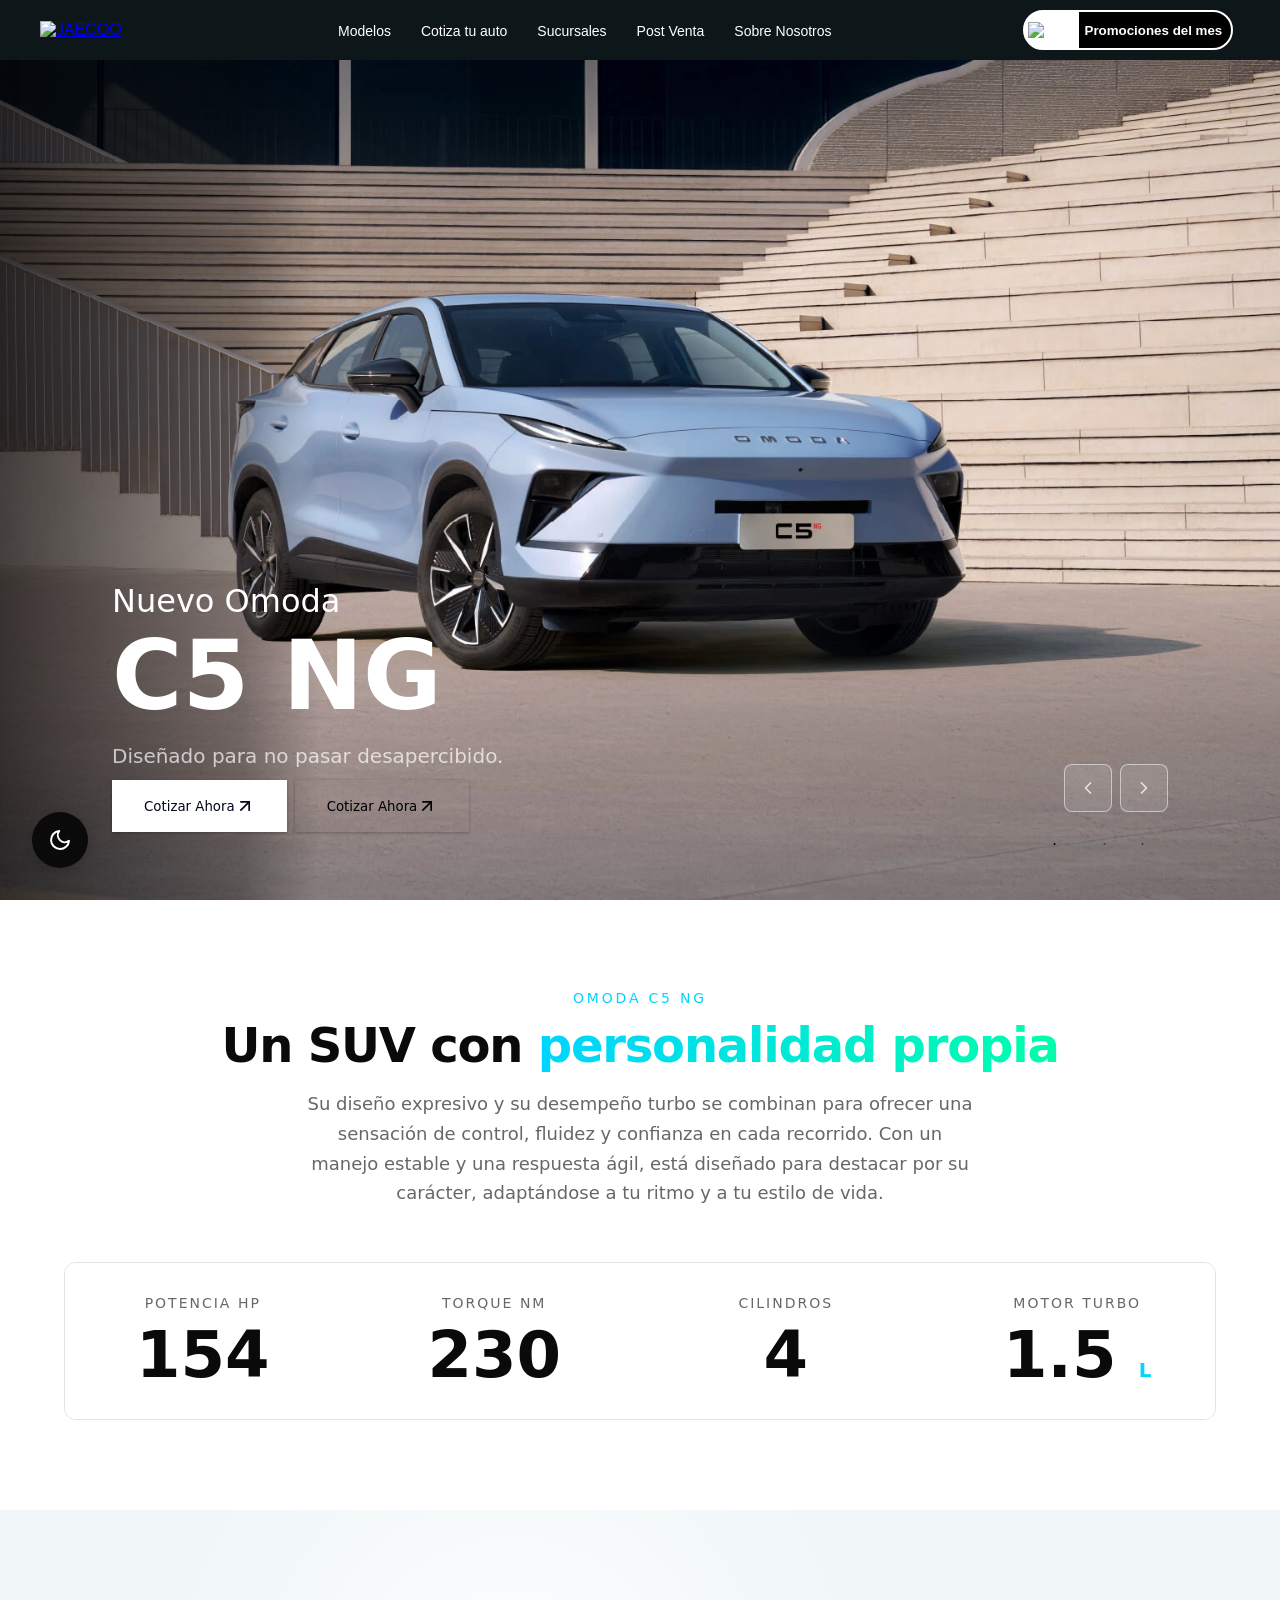
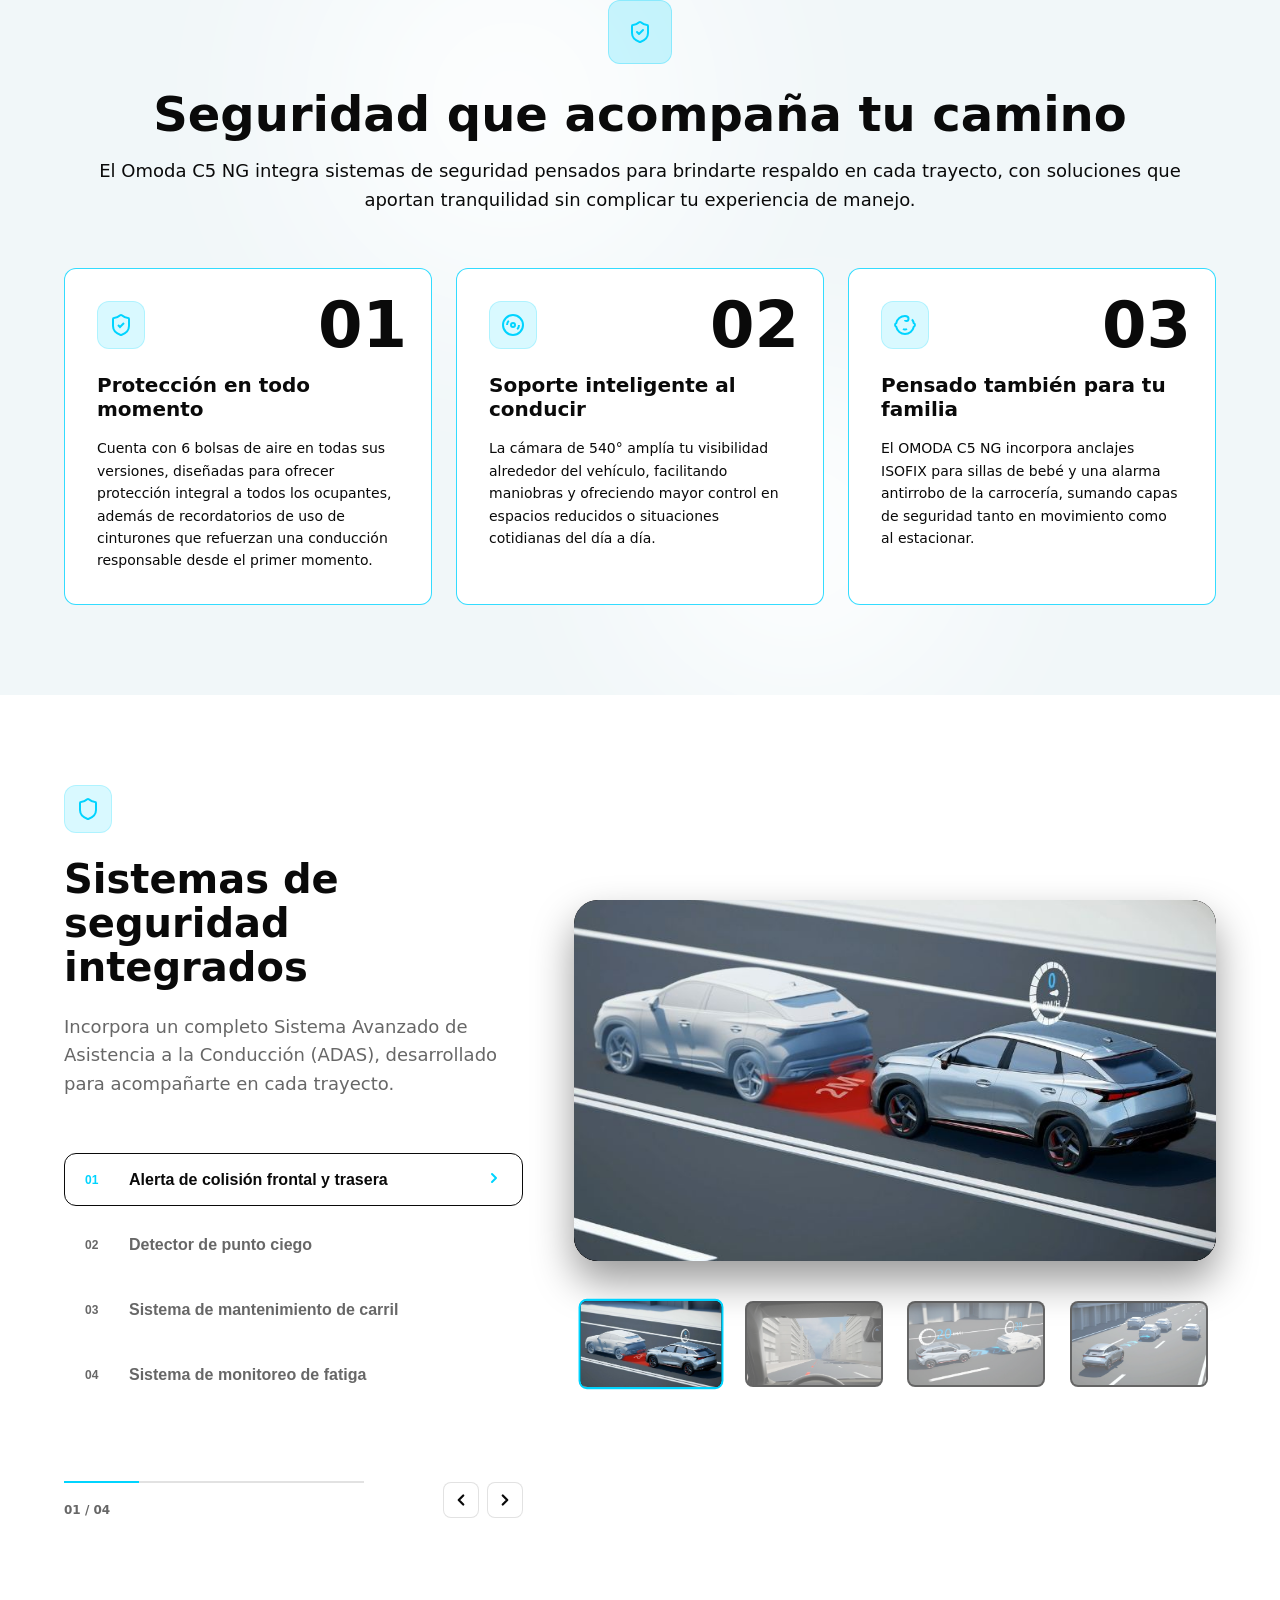
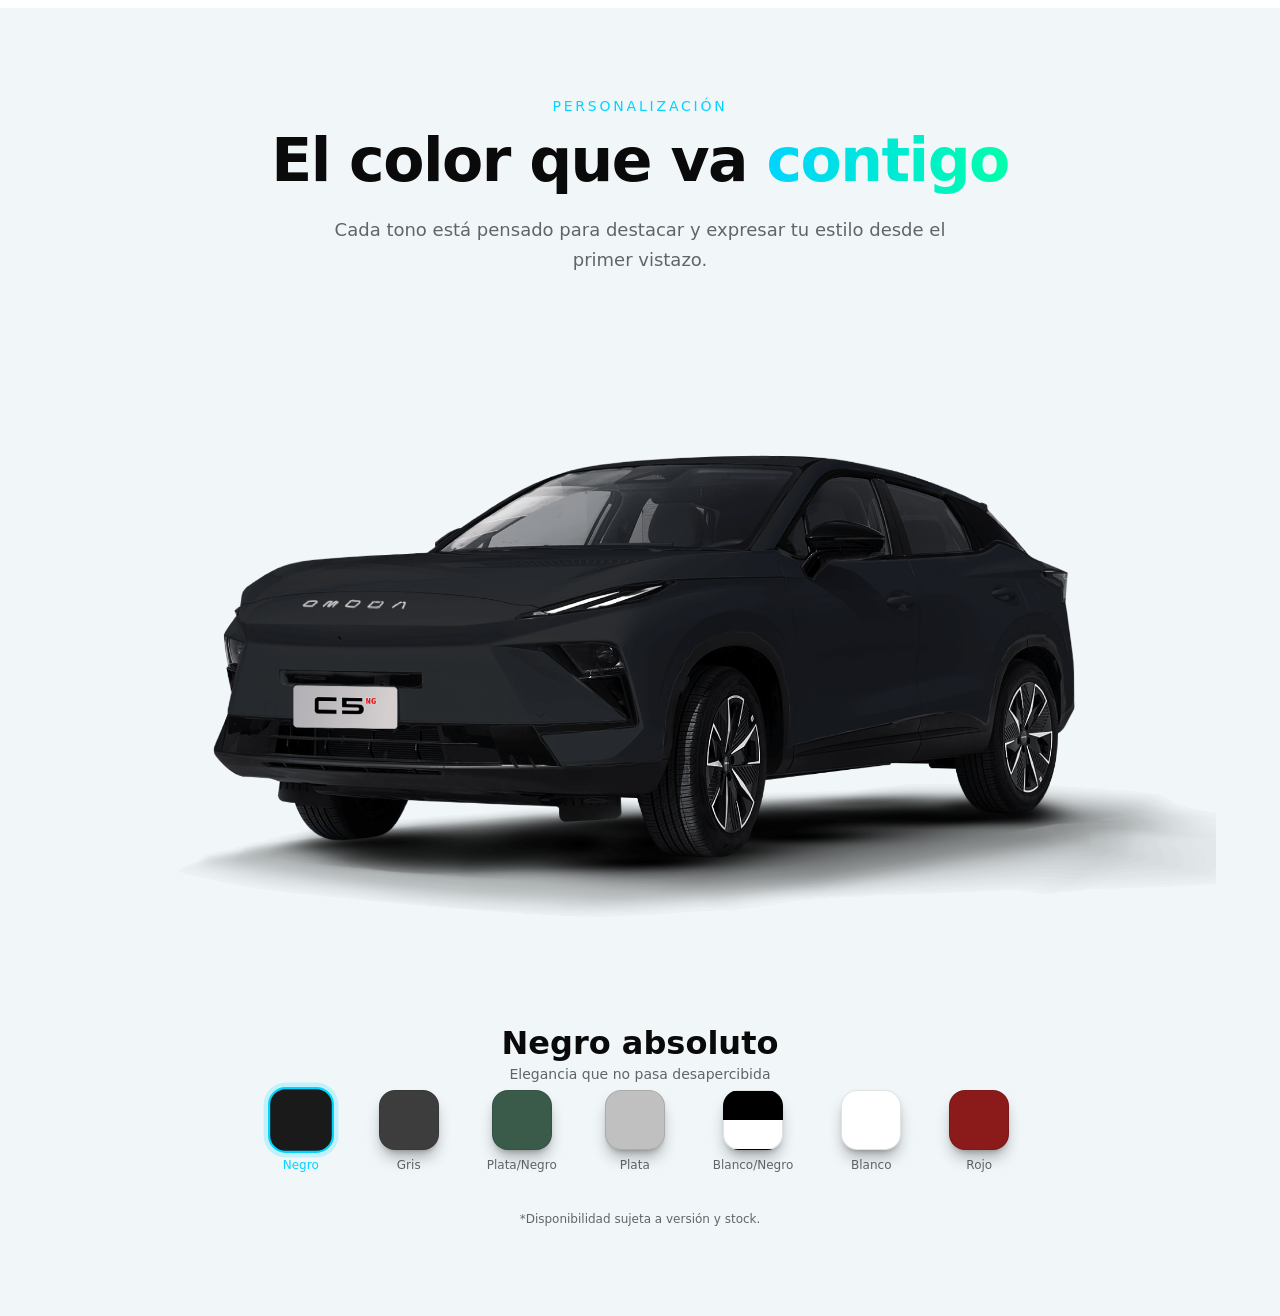
==== commit bd615919: "cambios" ====
--- a/index.html
+++ b/index.html
@@ -107,7 +107,7 @@
 
                 <div class="content">
                     <div class="uno__slide slide">
-                        <div class="main__hero__element">
+                        <div class="main__hero__element left-img">
 
                         </div>
                     </div>
@@ -120,7 +120,7 @@
                         </div>
                     </div>
                     <div class="tres__slide slide">
-                        <div class="main__hero__element"></div>
+                        <div class="main__hero__element right-img"></div>
                     </div>
                 </div>
 
@@ -184,7 +184,7 @@
             </div>
 
             <div class="main__hero__filter"></div>
-            <div class="social-sidebar">
+            <div class="social-sidebar hidden">
                 <a href="https://www.facebook.com/karrypanama" target="_blank" class="social-button"
                     aria-label="Facebook">
                     <svg xmlns="http://www.w3.org/2000/svg" width="24" height="24" viewBox="0 0 24 24" fill="none"
@@ -303,8 +303,8 @@
           <path d="m9 12 2 2 4-4"></path>
         </svg>
       </div>
-      <h2 class="title">Seguridad Avanzada</h2>
-      <div class="accent-line"></div>
+      <h2 class="title">Seguridad que acompaña tu camino</h2>
+      <p class="feature-text" style="font-size: large;">El Omoda C5 NG integra sistemas de seguridad pensados para brindarte respaldo en cada trayecto, con soluciones que aportan tranquilidad sin complicar tu experiencia de manejo.</p>
     </div>
 
     <!-- Grid de características -->
@@ -319,11 +319,9 @@
             <path d="m9 12 2 2 4-4"></path>
           </svg>
         </div>
-        <h3 class="feature-title">Medidas de Protección</h3>
+        <h3 class="feature-title">Protección en todo momento</h3>
         <p class="feature-text">
-          Te sentirás protegido con airbags tipo cortina, frontales y laterales para conductor y copiloto, 
-          así como cinturones de seguridad delanteros de 3 puntos con pretensor, limitador de fuerza y ajuste de altura, 
-          y cinturones traseros de 3 puntos.
+          Cuenta con 6 bolsas de aire en todas sus versiones, diseñadas para ofrecer protección integral a todos los ocupantes, además de recordatorios de uso de cinturones que refuerzan una conducción responsable desde el primer momento.
         </p>
       </div>
 
@@ -338,12 +336,9 @@
             <path d="M18 12c0 1.7-.7 3.2-1.8 4.2"></path>
           </svg>
         </div>
-        <h3 class="feature-title">Tecnología de Frenado</h3>
+        <h3 class="feature-title">Soporte inteligente al conducir</h3>
         <p class="feature-text">
-          Además, la SUV cuenta con distribución electrónica de frenado (EBD), frenos de discos delanteros y traseros 
-          con Sistema Antibloqueo de Frenos (ABS), asistencia de arranque en pendientes (HAC), asistencia de frenado (BAS), 
-          sistema de monitoreo de presión de llantas (TPMS) y control de tracción (TCS), entre otros.
-        </p>
+         La cámara de 540° amplía tu visibilidad alrededor del vehículo, facilitando maniobras y ofreciendo mayor control en espacios reducidos o situaciones cotidianas del día a día.​</p>
       </div>
 
       <!-- Tarjeta 3 -->
@@ -357,11 +352,11 @@
             <path d="M19 6.3a9 9 0 0 1 1.8 3.9 2 2 0 0 1 0 3.6 9 9 0 0 1-17.6 0 2 2 0 0 1 0-3.6A9 9 0 0 1 12 3c2 0 3.5 1.1 3.5 2.5s-.9 2.5-2 2.5c-.8 0-1.5-.4-1.5-1"></path>
           </svg>
         </div>
-        <h3 class="feature-title">Seguridad Familiar</h3>
+        <h3 class="feature-title">Pensado también para tu familia​</h3>
         <p class="feature-text">
-          Para mayor seguridad familiar, incluye una alarma de exceso de velocidad (ajustable), recordatorio de cinturones 
-          de seguridad, seguro mecánico para niños en las puertas traseras, puertas sensibles a la velocidad y sistema 
-          de anclaje ISOFIX para sillas de bebé.
+         ​
+
+El OMODA C5 NG incorpora anclajes ISOFIX para sillas de bebé y una alarma antirrobo de la carrocería, sumando capas de seguridad tanto en movimiento como al estacionar.
         </p>
       </div>
 
@@ -462,11 +457,11 @@
 
   <section class="color-customization-section">
   <input type="radio" name="custom-color" id="ccc-negro"  checked=""/>
-  <input type="radio" name="custom-color" id="ccc-azul" />
-  <input type="radio" name="custom-color" id="ccc-verde" />
-  <input type="radio" name="custom-color" id="ccc-plata" />
+  <input type="radio" name="custom-color" id="ccc-gris" />
+  <input type="radio" name="custom-color" id="ccc-plata-negro" />
+  <input type="radio" name="custom-color" id="ccc-plata"/>
+  <input type="radio" name="custom-color" id="ccc-blanco-negro" />
   <input type="radio" name="custom-color" id="ccc-blanco" />
-  <input type="radio" name="custom-color" id="ccc-gris" />
   <input type="radio" name="custom-color" id="ccc-rojo" />
 
   <div class="ccc-wrapper">
@@ -476,10 +471,10 @@
     <div class="section-block text-center mb-16">
       <span class="section-kicker">Personalización</span>
       <h2 class="section-heading">
-        Tu color, tu <span class="highlight">carácter</span>
+        El color que va <span class="highlight">contigo</span>
       </h2>
       <p class="section-lede">
-        Cada tonalidad fue cuidadosamente seleccionada para reflejar personalidad y estilo.
+        Cada tono está pensado para destacar y expresar tu estilo desde el primer vistazo.
       </p>
     </div>
 
@@ -498,17 +493,17 @@
     <div class="color-title text-center mb-10">
       <h3 class="color-name">
         <span class="ccc-name ccc-name--negro">Negro absoluto</span>
-        <span class="ccc-name ccc-name--azul">Azul profundo</span>
-        <span class="ccc-name ccc-name--verde">Verde bosque</span>
-        <span class="ccc-name ccc-name--plata">Plata metálico</span>
-        <span class="ccc-name ccc-name--blanco">Blanco nieve</span>
-        <span class="ccc-name ccc-name--gris">Gris grafito</span>
-        <span class="ccc-name ccc-name--rojo">Rojo Carmesí</span>
+        <span class="ccc-name ccc-name--gris">Gris</span>
+        <span class="ccc-name ccc-name--plata-negro">Plata Negro</span>
+        <span class="ccc-name ccc-name--plata">Plata</span>
+        <span class="ccc-name ccc-name--blanco-negro">Blanco/Negro</span>
+        <span class="ccc-name ccc-name--blanco">Blanco</span>
+        <span class="ccc-name ccc-name--rojo">Rojo</span>
       </h3>
       <p class="color-description ccc-desc-wrap">
         <span class="ccc-desc ccc-desc--negro">Elegancia que no pasa desapercibida</span>
-        <span class="ccc-desc ccc-desc--azul">Serenidad con carácter</span>
-        <span class="ccc-desc ccc-desc--verde">Natural y distinguido</span>
+        <span class="ccc-desc ccc-desc--gris">Serenidad con carácter</span>
+        <span class="ccc-desc ccc-desc--plata-negro">Natural y distinguido</span>
         <span class="ccc-desc ccc-desc--plata">Brillo sutil y versátil</span>
         <span class="ccc-desc ccc-desc--blanco">Limpio y atemporal</span>
         <span class="ccc-desc ccc-desc--gris">Equilibrio urbano</span>
@@ -523,14 +518,14 @@
         <span class="color-label">Negro</span>
       </label>
 
-      <label for="ccc-azul" class="color-option">
-        <div class="color-swatch" style="background-color: rgb(42, 58, 92);"></div>
-        <span class="color-label">Azul</span>
-      </label>
-
-      <label for="ccc-verde" class="color-option">
+      <label for="ccc-gris" class="color-option">
+        <div class="color-swatch" style="background-color: rgb(61, 61, 61);"></div>
+        <span class="color-label">Gris</span>
+      </label>
+
+      <label for="ccc-plata-negro" class="color-option">
         <div class="color-swatch" style="background-color: rgb(58, 90, 74);"></div>
-        <span class="color-label">Verde</span>
+        <span class="color-label">Plata/Negro</span>
       </label>
 
       <label for="ccc-plata" class="color-option">
@@ -538,24 +533,24 @@
         <span class="color-label">Plata</span>
       </label>
 
+      <label for="ccc-blanco-negro" class="color-option">
+        <div class="color-swatch" style="background: linear-gradient(360deg,rgba(255, 255, 255, 1) 50%, rgba(0, 0, 0, 1) 50%);"></div>
+        <span class="color-label">Blanco/Negro</span>
+      </label>
+
       <label for="ccc-blanco" class="color-option">
-        <div class="color-swatch" style="background-color: rgb(240, 236, 228);"></div>
+        <div class="color-swatch" style="background-color: rgb(255, 255, 255);"></div>
         <span class="color-label">Blanco</span>
       </label>
 
-      <label for="ccc-gris" class="color-option">
-        <div class="color-swatch" style="background-color: rgb(122, 122, 122);"></div>
-        <span class="color-label">Gris</span>
-      </label>
-
-      <label for="ccc-rojo" class="color-option" style="display: none;">
+      <label for="ccc-rojo" class="color-option">
         <div class="color-swatch" style="background-color: rgb(139, 26, 26);"></div>
         <span class="color-label">Rojo</span>
       </label>
     </div>
 
     <p class="disclaimer">
-      *Los colores son ilustrativos. Disponibilidad sujeta a versión y stock.
+      *Disponibilidad sujeta a versión y stock.
     </p>
 
   </div>
--- a/css/variables.css
+++ b/css/variables.css
@@ -1,35 +1,25 @@
 /* ==========================================================================
-   VARIABLES CSS - Tokens de diseño (compartidos entre páginas)
+   VARIABLES CSS - Design Tokens (Limpio y Optimizado - Abril 2026)
    ========================================================================== */
 
 :root {
-  /* Colores semánticos principales */
+  /* ====================== COLORES BASE ====================== */
   --background: hsl(0 0% 100%);
   --foreground: hsl(222 84% 5%);
   --card: hsl(0 0% 100%);
   --card-foreground: hsl(222 84% 5%);
-  --card-secondary: hsl(0 0% 100%);
-  --card-secondary-foreground: hsl(222, 43%, 60%);
-
-  --primary: hsl(209 40% 96%);
-  --primary-foreground: hsl(210 40% 98%);
-  --secondary: hsl(210 40% 96%);
-  --secondary-foreground: hsl(44 4% 95%);
   --muted: hsl(215 16% 47%);
   --muted-foreground: hsl(215 16% 47%);
   --border: hsl(214 32% 91%);
-  --accent: hsl(210 40% 96%);
 
-  /* Colores fijos / de marca */
+  /* Colores fijos de marca */
   --black: #181818;
-  --Black: #181818;
   --dark-gray: #1c2027;
   --gray: #9ca3af;
   --light-gray: #f1f5f9;
   --white: #ffffff;
-  --White: #ffffff;
 
-  /* Colores de utilidad (botones, tablas, etc.) */
+  /* Colores de utilidad */
   --blue-600: #2563eb;
   --blue-50: #eff6ff;
   --green-600: #16a34a;
@@ -37,47 +27,36 @@
   --purple-600: #7e22ce;
   --purple-50: #faf5ff;
 
-  /* Escala grises (tablas, fondos) */
-  --color-gray-50: #f9fafb;
-  --color-gray-100: #f3f4f6;
-  --color-gray-200: #e5e7eb;
-  --color-gray-300: #d1d5db;
-  --color-gray-700: #374151;
-  --color-gray-800: #1f2937;
-  --color-gray-900: #111827;
-  --color-white: #ffffff;
+  /* Escala de grises */
+  --gray-50: #f9fafb;
+  --gray-100: #f3f4f6;
+  --gray-200: #e5e7eb;
+  --gray-300: #d1d5db;
+  --gray-700: #374151;
+  --gray-800: #1f2937;
+  --gray-900: #111827;
 
-  /* Alias usados en componentes */
-  --color-blue-600: var(--blue-600);
-  --color-blue-50: var(--blue-50);
-  --color-green-50: var(--green-50);
-  --color-purple-50: var(--purple-50);
-  --color-primary-foreground: var(--primary-foreground);
-  --carbon-black: var(--black);
-  --color-layer: #ffffff;
-  --color-layer-border: #d1d5db;
-  --color-layer-foreground: #111827;
-  --color-layer-hover: #f3f4f6;
-  --social-border-color: rgba(255, 255, 255, 0.3);
-  --social-text-color: rgba(255, 255, 255, 0.7);
-  --social-hover-color: #3b82f6;
-  --social-hover-bg: rgba(59, 130, 246, 0.1);
+  /* Acentos de marca */
+  --accent-cyan: #00d4ff;
+  --accent-cyan-rgb: 0, 212, 255;
+  --brand-red: #e63939;
 
-  /* Bordes, sombras y espaciados */
+  /* ====================== BORDES Y ESPACIADOS ====================== */
   --radius: 0.5rem;
   --border-radius: 0.75rem;
   --shadow-sm: 0 1px 2px rgba(0, 0, 0, 0.05);
+
   --spacing-small: 0.5rem;
   --spacing-medium: 1rem;
   --spacing-large: 1.5rem;
-  
-  /* Espaciado de Layout Consistente */
+
+  /* Layout consistente */
   --section-padding-y: clamp(5rem, 10vh, 8rem);
   --container-padding-x: clamp(1.5rem, 5vw, 4rem);
   --header-margin-bottom: clamp(3rem, 6vh, 5rem);
   --content-gap: clamp(2rem, 4vw, 4rem);
 
-  /* Tipografía - tamaños */
+  /* ====================== TIPOGRAFÍA ====================== */
   --text-xs: 0.75rem;
   --text-sm: 0.875rem;
   --text-base: 1rem;
@@ -89,77 +68,49 @@
   --text-4xl: 3rem;
   --text-5xl: 3.75rem;
   --text-6xl: 4rem;
-  --text-7xl: 8rem;
+  --text-7xl: 6rem;
 
-  /* Tipografía - pesos */
   --font-light: 300;
   --font-regular: 400;
   --font-medium: 500;
   --font-semibold: 600;
   --font-bold: 700;
 
-  /* Tipografía - familias (Montserrat para títulos, fallback para cuerpo) */
-  --font-heading: "Montserrat", "League Spartan", "Inter", -apple-system, BlinkMacSystemFont, sans-serif;
-  --font-body: "League Spartan", "Inter", -apple-system, BlinkMacSystemFont, sans-serif;
+  --font-heading: "Montserrat", "League Spartan", "Inter", system-ui, sans-serif;
+  --font-body: "League Spartan", "Inter", system-ui, sans-serif;
   --font-primary: var(--font-body);
-  /* Display / bloques de sección: un solo cambio aquí aplica a títulos de sección */
   --font-display: var(--font-heading);
 
-  /* Bloques de sección (kicker + título + bajada) — tamaños y color */
+  /* Tipografía de secciones */
   --section-kicker-size: var(--text-sm);
   --section-heading-size: var(--text-3xl);
   --section-heading-size-md: var(--text-4xl);
   --section-lede-size: var(--text-md);
   --section-heading-weight: var(--font-bold);
   --section-lede-max-width: 42rem;
-  --section-kicker-color: #e63939;
+  --section-kicker-color: var(--brand-red);
 
-  /* --------------------------------------------------------------------------
-     Temas reutilizables (claro / oscuro)
-     - Claro: referencia visual stats + bloques con fondo blanco (personalización, etc.)
-     - Oscuro: secciones Seguridad avanzada / Sistemas integrados
-     Usa estas variables en componentes; no hace falta duplicar hex en cada regla.
-     -------------------------------------------------------------------------- */
+  /* Tipografía de estadísticas */
+  --stat-label-size: var(--text-sm);
+  --stat-label-tracking: 0.125rem;
+  --stat-value-size: 3.5rem;
+  --stat-value-size-md: 4rem;
+  --stat-unit-size: 1.25rem;
 
-  /* Acentos de marca compartidos */
-  --accent-cyan: #00d4ff;
-  --accent-cyan-rgb: 0, 212, 255;
-  --accent-mint: #00ffaa;
-  --accent-mint-rgb: 0, 255, 170;
-  --brand-red: #e63939;
-  --brand-red-rgb: 230, 57, 57;
-  --brand-red-light: #ff6b6b;
-
-  /* Tema claro (stats, galería, personalización de color, etc.) */
+  /* ====================== TEMAS ====================== */
+  /* Tema Claro (por defecto) */
   --theme-light-bg: #ffffff;
-  --theme-light-text-muted: #0a0a0a;
-  --theme-light-text-muted-hover: #0a0a0a;
   --theme-light-heading: #0a0a0a;
-  --theme-light-body: hsl(195, 40%, 96%);
   --theme-light-body-soft: rgba(21, 21, 21, 0.65);
   --theme-light-muted: rgba(21, 21, 21, 0.55);
-  --theme-light-subtle: rgba(21, 21, 21, 0.45);
-  --theme-light-border: hsla(195, 34%, 56%, 0.747);
-  --theme-light-card-bg: rgb(255, 255, 255);
-  --theme-light-number: rgb(34, 167, 224);
-  
+  --theme-light-border: rgb(var(--accent-cyan-rgb),0.8);
   --theme-light-border-soft: rgba(21, 21, 21, 0.12);
   --theme-light-border-medium: rgba(21, 21, 21, 0.25);
-  --theme-light-stat-card-bg: rgba(255, 255, 255, 0.02);
-  --theme-light-gradient-accent: linear-gradient(
-    90deg,
-    var(--accent-cyan),
-    var(--accent-mint)
-  );
-  --theme-light-shadow-image: 0 25px 50px -12px rgb(0 0 0 / 0.5);
+  --theme-light-card-bg: #ffffff;
+  --theme-light-gradient-accent: linear-gradient(90deg, var(--accent-cyan), #00ffaa);
 
-  /* Tema oscuro (seguridad) */
+  /* Variables específicas para la sección Seguridad (tema oscuro) */
   --theme-dark-bg: #0a0a0a;
-  --theme-dark-bg-elevated: #111111;
-  --theme-dark-text: #f8f8f8;
-  --theme-dark-text-muted: rgba(255, 255, 255, 0.6);
-  --theme-dark-text-muted-hover: rgba(255, 255, 255, 0.75);
-  --theme-dark-border: rgba(255, 255, 255, 0.1);
   --theme-dark-card-bg: rgba(255, 255, 255, 0.04);
   --theme-dark-card-hover-bg: rgba(255, 255, 255, 0.07);
   --theme-dark-card-hover-border: rgba(var(--accent-cyan-rgb), 0.4);
@@ -167,35 +118,17 @@
   --theme-dark-icon-border: rgba(var(--accent-cyan-rgb), 0.2);
   --theme-dark-icon-bg-strong: rgba(var(--accent-cyan-rgb), 0.2);
   --theme-dark-icon-border-strong: rgba(var(--accent-cyan-rgb), 0.3);
-  --theme-dark-blur-bg: var(--accent-cyan);
-  --theme-dark-number: rgba(11, 106, 144, 0.671);
-  --theme-dark-number-hover: rgba(24, 34, 89, 0.851);
-  --theme-dark-gradient-card-top: rgba(var(--accent-cyan-rgb), 0.1);
-  --theme-dark-nav-hover-bg: rgba(var(--accent-cyan-rgb), 0.8);
-  --theme-dark-nav-hover-fg: #000000;
-  --theme-dark-dot-inactive: rgba(255, 255, 255, 0.25);
-  --theme-dark-dot-hover: rgba(255, 255, 255, 0.45);
-  --theme-dark-dot-active-glow: rgba(var(--accent-cyan-rgb), 0.15);
 
-  /* Tipografía — estadísticas (grid) */
-  --stat-label-size: var(--text-sm);
-  --stat-label-tracking: 0.125rem;
-  --stat-value-size: 3.5rem;
-  --stat-value-size-md: 4rem;
-  --stat-unit-size: 1.25rem;
-
-  /* --------------------------------------------------------------------------
-     Variables de Tema Dinámicas
-     -------------------------------------------------------------------------- */
+  /* Variables dinámicas principales (fáciles de sobrescribir) */
   --bg-primary: var(--theme-light-bg);
-  --bg-secondary: var(--theme-light-body);
+  --bg-secondary: hsl(195, 40%, 96%);
   --text-main: var(--theme-light-heading);
   --text-soft: var(--theme-light-body-soft);
   --border-subtle: var(--theme-light-border-soft);
   --card-bg: var(--theme-light-card-bg);
 }
 
-/* Tema Oscuro (Clase .dark-mode) */
+/* ====================== TEMA OSCURO ====================== */
 body.dark-mode {
   --bg-primary: #0f1219;
   --bg-secondary: #0a0c10;
@@ -203,4 +136,8 @@
   --text-soft: rgba(255, 255, 255, 0.6);
   --border-subtle: rgba(255, 255, 255, 0.1);
   --card-bg: rgba(255, 255, 255, 0.05);
-}
+
+  /* Sobrescritura específica para sección seguridad en dark mode */
+  --theme-dark-card-bg: rgba(255, 255, 255, 0.06);
+  --theme-dark-card-hover-bg: rgba(255, 255, 255, 0.09);
+}
--- a/css/style.css
+++ b/css/style.css
@@ -337,11 +337,11 @@
 }
 
 .buttons {
-  align-self: center;
+  align-self: self-end;
   width: fit-content;
   display: flex;
   justify-content: center;
-  margin: 0 2rem;
+
   gap: 10px;
   z-index: 10;
   grid-area: bullets;
@@ -349,7 +349,7 @@
 }
 
 .buttons label {
-  width: 20px;
+  width: 28px;
   height: 2px;
   background-color: var(--primary);
   opacity: 0.5;
@@ -410,7 +410,7 @@
   display: grid;
 
   grid-template-columns: repeat(2, minmax(0, 1fr));
-  grid-template-rows: repeat(3, minmax(0, auto));
+  grid-template-rows: minmax(0, 1fr) ;
 
   grid-template-areas:
     "Stitle a"
@@ -423,9 +423,9 @@
 .STitle{
   grid-area: Stitle;
   grid-column: span 2;
-  color: var(--primary-foreground);
+  color: var(--theme-light-bg);
   h1{
-    font-size: var(--text-5xl);
+    font-size: var(--text-7xl);
   }
   
 }
@@ -468,7 +468,7 @@
 
 
 .discover-button.secondary {
-  font-family: var(--font-body);
+  font-family: var(--White);
   box-shadow: 0 1px 3px rgba(0, 0, 0, 0.263);
   display: flex;
   align-items: center;
@@ -508,7 +508,7 @@
   font-family: var(--font-body);
   max-width: 25rem;
   color: rgba(255, 255, 255, 0.7);
-  font-size: var(--text-sm);
+  font-size: var(--text-lg);
   line-height: 1.625;
   text-align: right;
   justify-self: flex-start;
@@ -520,7 +520,8 @@
 @media (min-width: 768px) {
   .description-text {
     display: block;
-    font-size: var(--text-base);
+    font-size: var(--text-lg);
+    align-self:flex-start;
   }
 }
 
@@ -546,7 +547,7 @@
 }
 
 .uno__slide .main__hero__element {
-  background-image: url(../images/2-1920x1080.webp);
+  background-image: url(../images/1-1920x1080.webp);
   background-size: cover;
   background-position: center;
   width: 100%;
@@ -554,7 +555,7 @@
 }
 
 .dos__slide .main__hero__element {
-  background-image: url(../images/1-1920x1080.webp);
+  background-image: url(../images/2-1920x1080.webp);
   background-size: cover;
   background-position: center;
   width: 100%;
@@ -592,6 +593,87 @@
   width: 100%;
   height: 100%;
 }
+
+
+.main__hero__element.right-img{
+  background-position: right;
+}
+
+.main__hero__element.left-img{
+  background-position: left;
+}
+
+
+
+@media (max-width: 1010px) {
+
+.main__hero__element.right-img, .main__hero__element.left-img{
+  background-position: center;
+}
+
+
+
+
+
+ .uno__slide .main__hero__element {
+  background-image: url(../images/1-1010x2010.webp);
+  background-size: cover;
+  background-position: center;
+  width: 100%;
+  height: 100%;
+}
+
+.dos__slide .main__hero__element {
+  background-image: url(../images/2-1010x2010.webp);
+  background-size: cover;
+  background-position: center;
+  width: 100%;
+  height: 100%;
+}
+
+.tres__slide .main__hero__element {
+  background-image: url(../images/3-1010x2010.webp);
+  background-size: cover;
+  background-position: center;
+  width: 100%;
+  height: 100%;
+}
+
+.cuatro__slide .main__hero__element {
+  background-image: url(../images/4-1010x2010.webp);
+  background-size: cover;
+  background-position: center;
+  width: 100%;
+  height: 100%;
+}
+
+.sinco__slide .main__hero__element {
+  background-image: url(../images/desktop-image-hero-5.webp);
+  background-size: cover;
+  background-position: center;
+  width: 100%;
+  height: 100%;
+}
+
+.seis__slide .main__hero__element {
+  background-image: url(../images/desktop-image-hero-6.webp);
+  background-size: cover;
+  background-position: center;
+  width: 100%;
+  height: 100%;
+}
+
+
+}
+
+
+
+
+
+
+
+
+
 
 
 .slider input:nth-child(1):checked ~ .content {
@@ -673,20 +755,24 @@
 
 /* Controls del carrusel (estilo similar a .app-btn del footer) */
 .main__controls {
+  margin-top: 1.5rem;
+  position: absolute;
   display: flex;
   align-items: center;
   gap: 0.5rem;
   align-self: flex-start;
   justify-self: flex-end;
+  grid-row: span 2;
   grid-area: arrows;
 }
 
 .main__controls .slider-control-prev,
 .main__controls .slider-control-next {
-  width: 2.5rem;
-  height: 2.5rem;
+  width: 3rem;
+  height: 3rem;
   border: 1px solid rgba(255, 255, 255, 0.5);
-  border-radius: 9999px;
+
+  border-radius: 0.5rem;
   background: transparent;
   padding: 0;
   cursor: pointer;
@@ -698,6 +784,7 @@
     border-color 0.3s ease,
     color 0.3s ease,
     background-color 0.3s ease;
+    background-color: rgba(255, 255, 255, 0.1);
 }
 
 .main__controls .slider-control-prev:hover,
@@ -710,7 +797,7 @@
 .main__controls .slider-control-prev:focus,
 .main__controls .slider-control-next:focus {
   outline: 2px solid rgba(255, 255, 255, 0.6);
-  outline-offset: 2px;
+  outline-offset: 0px;
 }
 
 .main__controls .slider-control-icon {
@@ -1883,7 +1970,7 @@
   right: 2rem;
   top: 50%;
   transform: translateY(-50%);
-  display: flex;
+  display: none;
   flex-direction: column;
   gap: 1.5rem;
   z-index: 10;
@@ -1972,6 +2059,12 @@
   color: rgba(0, 0, 0, 0.7);
 }
 
+
+.STitle > p {
+  font-size: var(--text-2xl);
+}
+
+
 .social-sidebar.light-theme .social-button:hover {
   border-color: #2563eb;
   color: #2563eb;
@@ -2102,8 +2195,8 @@
   gap: 0.5rem; /* equivalente a gap-8 */
   z-index: 5;
   display: grid;
-  grid-template-columns: repeat(2, minmax(0, 1fr));
-  grid-template-rows: repeat(3, minmax(0, 1fr));
+  grid-template-columns: 2fr 1fr;
+  grid-template-rows: repeat(3, minmax(0, min-content));
   grid-template-areas:
     "texto"
     "cotizar descripcion"
@@ -2116,7 +2209,7 @@
 
 
 .main{
-  margin-top: 100px;
+  margin-top: 56px;
 }
 
 
@@ -2160,8 +2253,13 @@
   font-size: var(--text-sm);
   line-height: 1.625;
   text-align: right;
-  justify-self: flex-end;
+  justify-self: flex-start;
   visibility: visible;
+}
+
+
+.STitle > p {
+  font-size: var(--text-2xl);
 }
 
 
@@ -2181,7 +2279,7 @@
     background-color: var(--primary-foreground, #ffffff);
     color: var(--foreground, #000000);
     border: none;
-    border-radius: 9999px;
+    border-radius: 0.5rem !important;
     cursor: pointer;
     transition: all 0.3s ease;
   }
@@ -2247,6 +2345,12 @@
     font-size: var(--text-5xl);
   }
 
+  .main__controls .slider-control-prev,
+  .main__controls .slider-control-next {
+    width: 2.5rem;
+    height: 2.5rem;
+  }
+
   .exterior__container {
     padding: var(--section-padding-y) 0;
     gap: 1rem;
@@ -2297,6 +2401,9 @@
     padding: var(--section-padding-y) 0;
     gap: 0.5rem;
   }
+
+
+
 }
 
 /* 5. MEDIA QUERIES (MÓVIL: 640px) */
@@ -2443,14 +2550,6 @@
 }
 
 
-
-
-
-
-
-
-
-
 .main__stats {
       padding: var(--section-padding-y) 0;
       background-color: var(--bg-primary);
@@ -2529,7 +2628,7 @@
     }
 
     .stat-label {
-      color: var(--text-main);
+      color: var(--text-soft);
       font-size: var(--stat-label-size);
       letter-spacing: var(--stat-label-tracking);
       text-transform: uppercase;
@@ -2618,7 +2717,7 @@
 .glow-background {
   position: absolute;
   inset: 0;
-  background-color: rgb(139, 26, 26);
+  
   filter: blur(3rem);
   opacity: 0.2;
   border-radius: 1.5rem;
@@ -2633,15 +2732,15 @@
   margin: 0 auto;
   display: block;
   border-radius: 1.5rem;
-  box-shadow: 0 25px 50px -12px rgba(0, 0, 0, 0.5);
+
   background-position: center;
   background-size: cover;
   background-repeat: no-repeat;
   filter: none;
   transition: filter 0.45s ease, background-image 0.35s ease;
 }
-
-/* Imagen y resplandor según radio :checked (orden: negro, azul, verde, plata, blanco, gris, rojo) */
+/*
+
 .color-customization-section > input:nth-child(1):checked ~ .ccc-wrapper .glow-background {
   background-color: rgb(26, 26, 26);
 }
@@ -2668,41 +2767,41 @@
 
 .color-customization-section > input:nth-child(7):checked ~ .ccc-wrapper .glow-background {
   background-color: rgb(139, 26, 26);
-}
+}*/
 
 .color-customization-section > input:nth-child(1):checked ~ .ccc-wrapper .main-image {
-  background-image: url(../images/1.jpg);
+  background-image: url(../images/1080x1920_negro.png);
   filter: none;
 }
 
 .color-customization-section > input:nth-child(2):checked ~ .ccc-wrapper .main-image {
-  background-image: url(../images/2.jpg);
+  background-image: url(../images/1080x1920_gris.png);
   /*filter: hue-rotate(195deg) saturate(1.35);*/
 
 }
 
 .color-customization-section > input:nth-child(3):checked ~ .ccc-wrapper .main-image {
-  background-image: url(../images/4.jpg);
+  background-image: url(../images/1080x1920_plata-negro.png);
   /*filter: hue-rotate(95deg) saturate(1.15);*/
 }
 
 .color-customization-section > input:nth-child(4):checked ~ .ccc-wrapper .main-image {
-  background-image: url(../images/6.jpg);
+  background-image: url(../images/1080x1920_plata.png);
   filter: brightness(1.12);
 }
 
 .color-customization-section > input:nth-child(5):checked ~ .ccc-wrapper .main-image {
-  background-image: url(../images/7.jpg);
+  background-image: url(../images/1080x1920_blanco-negro.png);
   filter: none;
 }
 
 .color-customization-section > input:nth-child(6):checked ~ .ccc-wrapper .main-image {
-  background-image: url(../images/5.jpg);
+  background-image: url(../images/1080x1920_blanco.png);
   filter: none;
 }
 
 .color-customization-section > input:nth-child(7):checked ~ .ccc-wrapper .main-image {
-  background-image: url(../images/naranja.png);
+  background-image: url(../images/1080x1920_rojo.png);
   filter: none;
 }
 
@@ -2714,10 +2813,10 @@
 
 .color-customization-section > input:nth-child(1):checked ~ .ccc-wrapper .ccc-name--negro,
 .color-customization-section > input:nth-child(1):checked ~ .ccc-wrapper .ccc-desc--negro,
-.color-customization-section > input:nth-child(2):checked ~ .ccc-wrapper .ccc-name--azul,
-.color-customization-section > input:nth-child(2):checked ~ .ccc-wrapper .ccc-desc--azul,
-.color-customization-section > input:nth-child(3):checked ~ .ccc-wrapper .ccc-name--verde,
-.color-customization-section > input:nth-child(3):checked ~ .ccc-wrapper .ccc-desc--verde,
+.color-customization-section > input:nth-child(2):checked ~ .ccc-wrapper .ccc-name--gris,
+.color-customization-section > input:nth-child(2):checked ~ .ccc-wrapper .ccc-desc--gris,
+.color-customization-section > input:nth-child(3):checked ~ .ccc-wrapper .ccc-name--plata-negro,
+.color-customization-section > input:nth-child(3):checked ~ .ccc-wrapper .ccc-desc--plata-negro,
 .color-customization-section > input:nth-child(4):checked ~ .ccc-wrapper .ccc-name--plata,
 .color-customization-section > input:nth-child(4):checked ~ .ccc-wrapper .ccc-desc--plata,
 .color-customization-section > input:nth-child(5):checked ~ .ccc-wrapper .ccc-name--blanco,
@@ -3269,8 +3368,8 @@
     .safety-section .header-icon {
       width: 48px;
       height: 48px;
-      background-color: rgba(255, 165, 0, 0.1);
-      border: 1px solid rgba(255, 165, 0, 0.3);
+      background-color: var(--theme-dark-icon-bg);
+      border: 1px solid var(--theme-dark-icon-border);
       border-radius: 12px;
       display: flex;
       align-items: center;
@@ -3279,7 +3378,7 @@
     }
 
     .safety-section .header-icon .lucide {
-      stroke: #ffa500;
+      stroke: var(--accent-cyan);
     }
 
     .safety-section .title {
@@ -3345,7 +3444,7 @@
     }
 
     .feature-item.active .feature-number {
-      color: #ffa500;
+      color: var(--accent-cyan);
     }
 
     .feature-item .feature-name {
@@ -3358,7 +3457,7 @@
       opacity: 0;
       transform: translateX(-10px);
       transition: all 0.3s ease;
-      color: #ffa500;
+      color: var(--accent-cyan);
     }
 
     .feature-item.active .feature-arrow {
@@ -3399,7 +3498,7 @@
       top: 0;
       left: 0;
       height: 100%;
-      background: #ffa500;
+      background: var(--accent-cyan);
       width: 25%;
       transition: width 0.4s ease;
     }
@@ -3438,6 +3537,7 @@
     .safety-visual {
       width: 100%;
       position: relative;
+      align-self: center;
     }
 
     /* Botones de navegación sobre la imagen (Solo móvil) */
@@ -3546,6 +3646,7 @@
       -ms-overflow-style: none;
       position: relative;
       z-index: 10;
+      justify-content: space-around;
     }
 
     .safety-section .thumbnails-container::-webkit-scrollbar {
@@ -3568,7 +3669,7 @@
 
     @media (min-width: 768px) {
       .safety-section .thumbnail {
-        flex: 0 0 120px;
+        flex: 0 0 138px;
       }
     }
 
@@ -3581,7 +3682,7 @@
     }
 
     .safety-section .thumbnail.thumbnail-active {
-      border-color: #ffa500;
+      border-color: var(--accent-cyan);
       opacity: 1;
       transform: scale(1.05);
       z-index: 2;
@@ -3628,4 +3729,5 @@
     .theme-toggle-btn .moon-icon { display: block; }
 
     body.dark-mode .theme-toggle-btn .sun-icon { display: block; }
-    body.dark-mode .theme-toggle-btn .moon-icon { display: none; }+    body.dark-mode .theme-toggle-btn .moon-icon { display: none; }
+
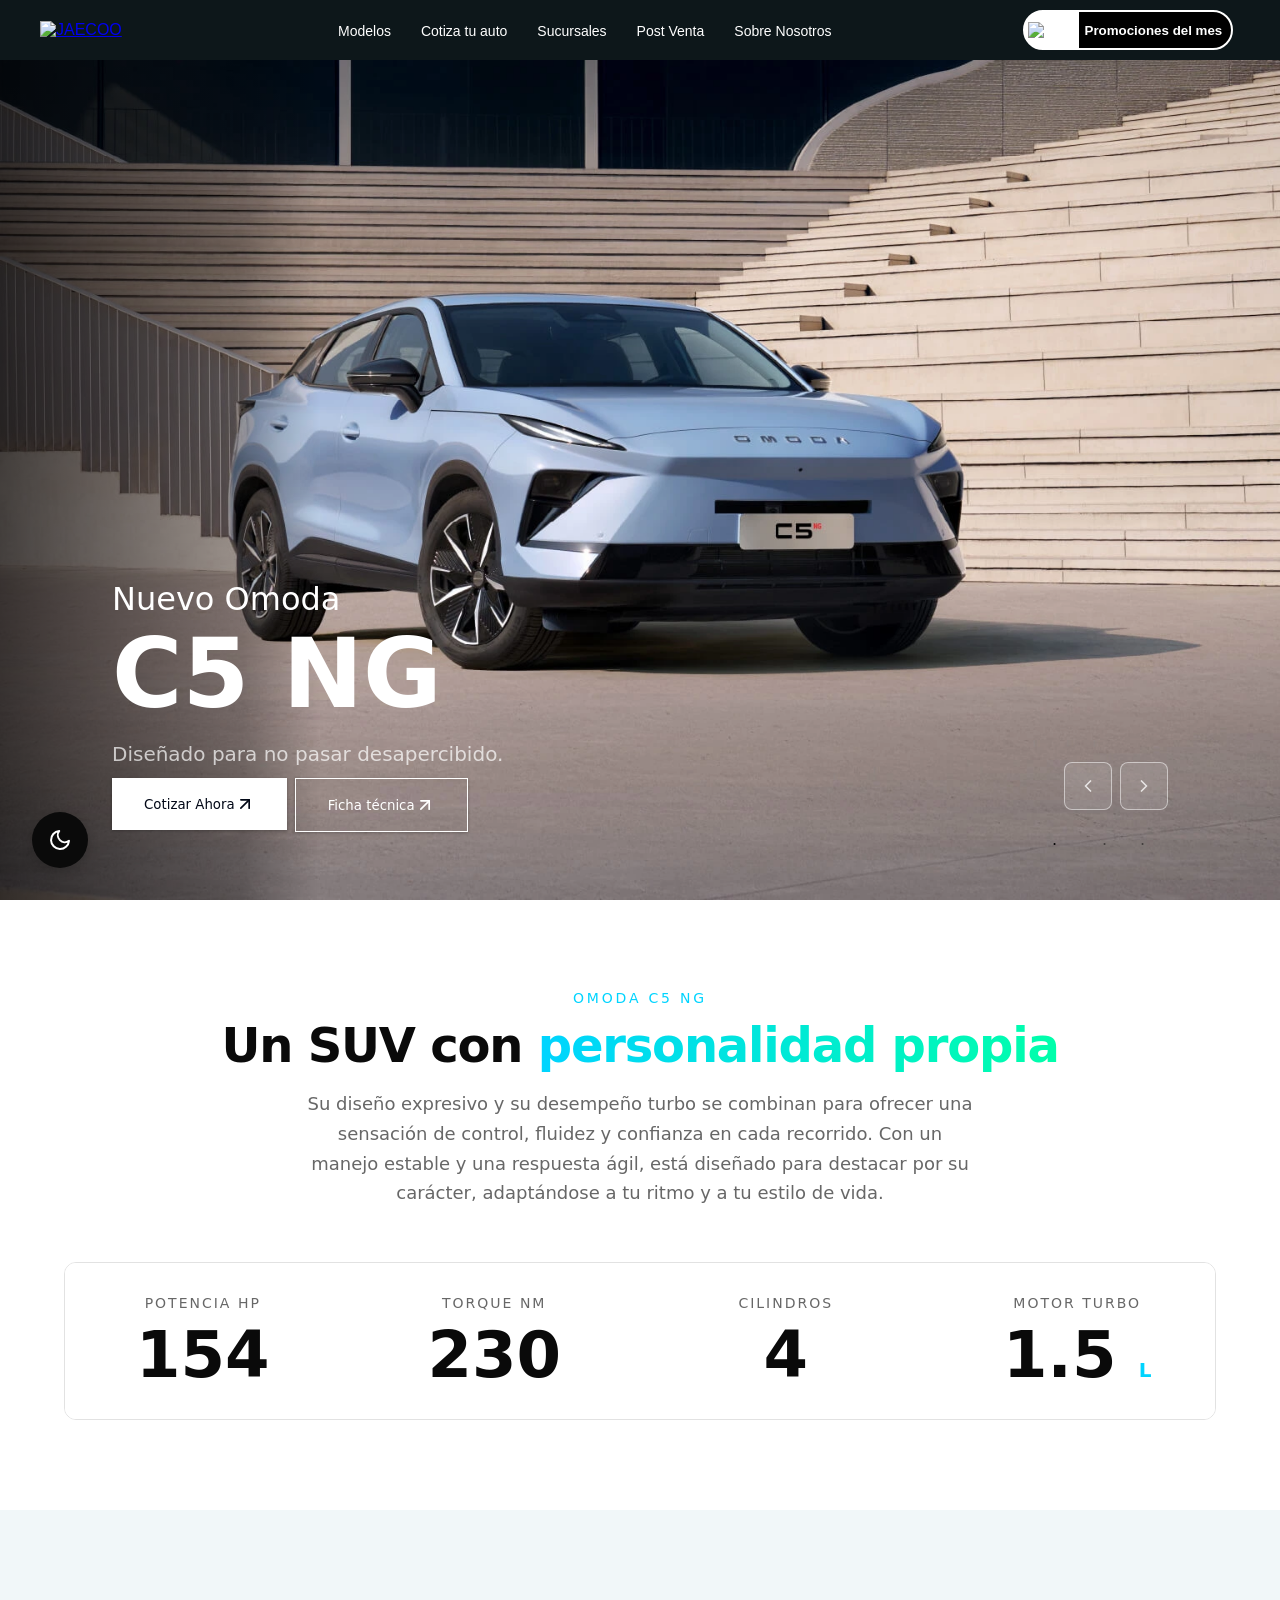
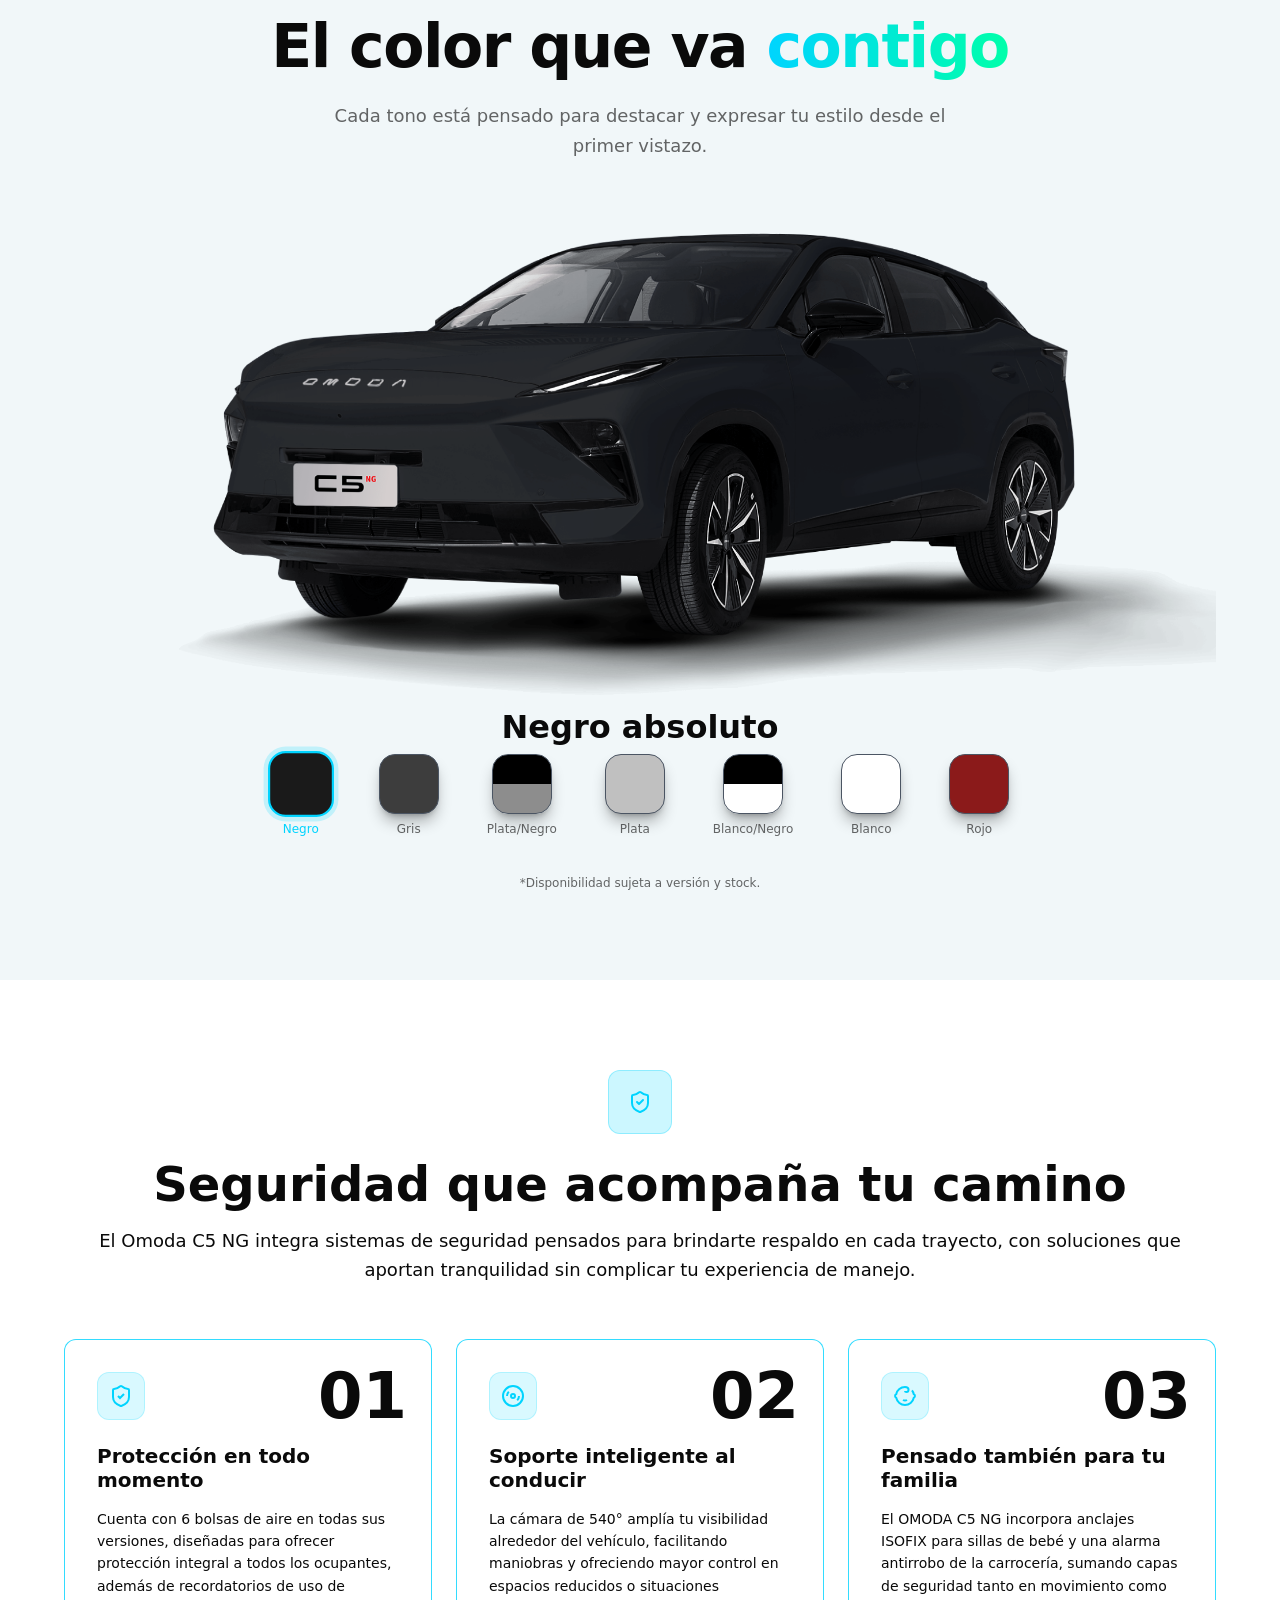
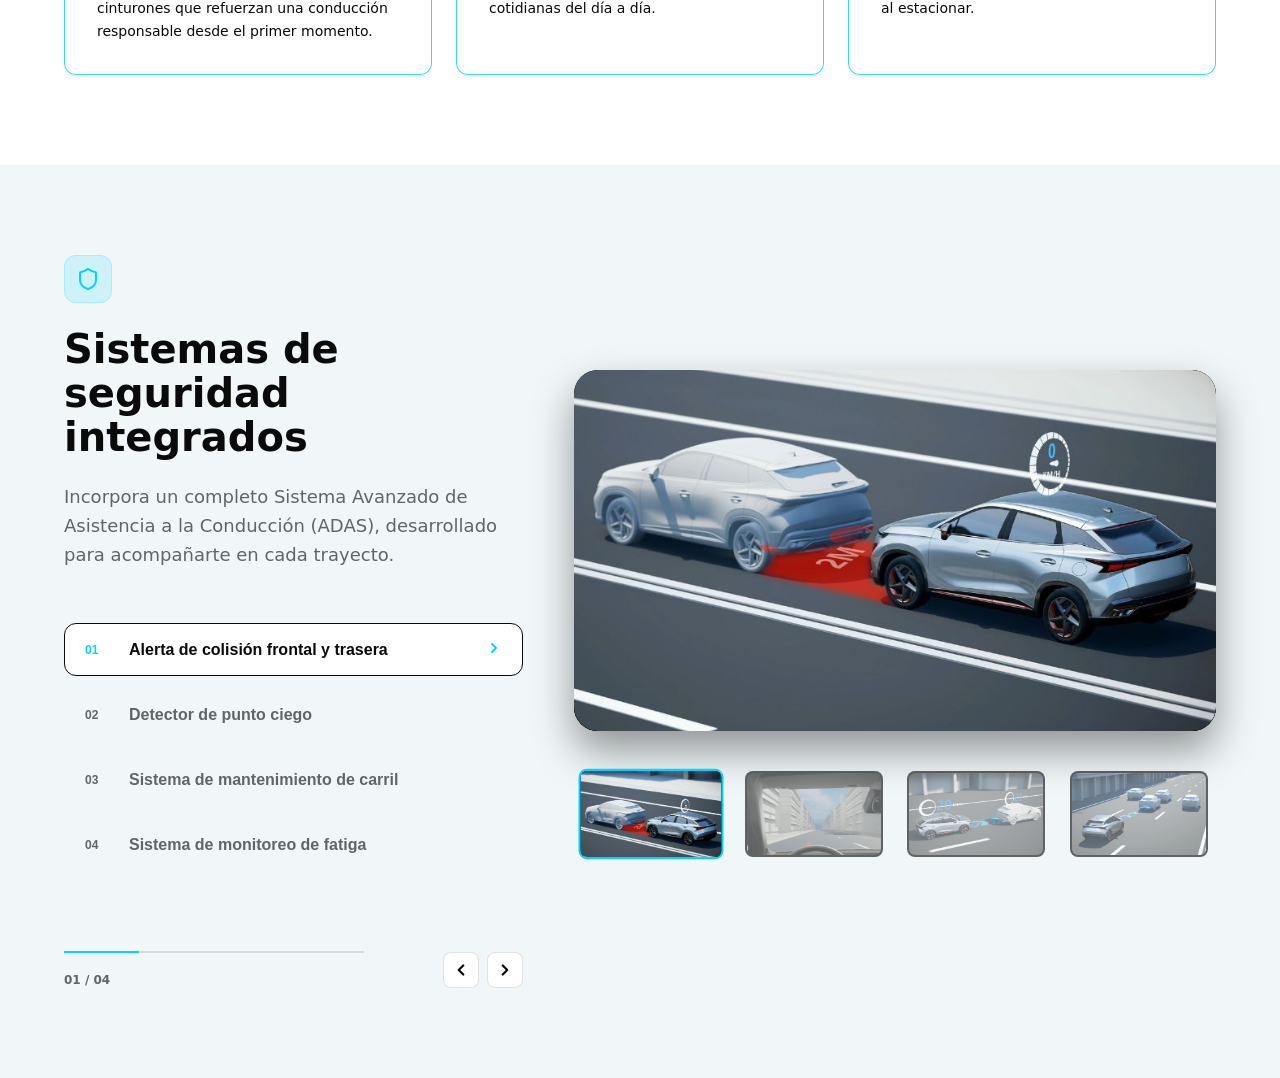
==== commit 1253e987: "cambios" ====
--- a/index.html
+++ b/index.html
@@ -144,7 +144,7 @@
                         <a href="https://cotizar.karry.com.pa/"
                             style="text-decoration: none; width: fit-content" target="_blank"><button
                                 class="discover-button secondary">
-                                <span class="button-text">Cotizar Ahora</span>
+                                <span class="button-text">Ficha técnica</span>
                                 <svg xmlns="http://www.w3.org/2000/svg" width="24" height="24" viewBox="0 0 24 24"
                                     fill="none" stroke="currentColor" stroke-width="2" stroke-linecap="round"
                                     stroke-linejoin="round" class="button-icon">
@@ -285,7 +285,107 @@
     </div>
   </section>
 
-
+ <section class="color-customization-section">
+  <input type="radio" name="custom-color" id="ccc-negro"  checked=""/>
+  <input type="radio" name="custom-color" id="ccc-gris" />
+  <input type="radio" name="custom-color" id="ccc-plata-negro" />
+  <input type="radio" name="custom-color" id="ccc-plata"/>
+  <input type="radio" name="custom-color" id="ccc-blanco-negro" />
+  <input type="radio" name="custom-color" id="ccc-blanco" />
+  <input type="radio" name="custom-color" id="ccc-rojo" />
+
+  <div class="ccc-wrapper">
+  <div class="container">
+    
+    <!-- Encabezado -->
+    <div class="section-block text-center">
+      <span class="section-kicker hidden">Personalización</span>
+      <h2 class="section-heading">
+        El color que va <span class="highlight">contigo</span>
+      </h2>
+      <p class="section-lede">
+        Cada tono está pensado para destacar y expresar tu estilo desde el primer vistazo.
+      </p>
+    </div>
+
+    <!-- Imagen con efecto -->
+    <div class="image-wrapper color">
+      <div class="glow-background"></div>
+      <div
+        class="main-image"
+        role="img"
+        aria-label="Vista del vehículo según color seleccionado"
+        loading="lazy"
+        ></div>
+    </div>
+
+    <!-- Título del color actual -->
+    <div class="color-title text-center mb-10">
+      <h3 class="color-name">
+        <span class="ccc-name ccc-name--negro">Negro absoluto</span>
+        <span class="ccc-name ccc-name--gris">Gris</span>
+        <span class="ccc-name ccc-name--plata-negro">Plata Negro</span>
+        <span class="ccc-name ccc-name--plata">Plata</span>
+        <span class="ccc-name ccc-name--blanco-negro">Blanco/Negro</span>
+        <span class="ccc-name ccc-name--blanco">Blanco</span>
+        <span class="ccc-name ccc-name--rojo">Rojo</span>
+      </h3>
+      <p class="color-description ccc-desc-wrap">
+        <span class="ccc-desc ccc-desc--negro">Elegancia que no pasa desapercibida</span>
+        <span class="ccc-desc ccc-desc--gris">Serenidad con carácter</span>
+        <span class="ccc-desc ccc-desc--plata-negro">Natural y distinguido</span>
+        <span class="ccc-desc ccc-desc--plata">Brillo sutil y versátil</span>
+        <span class="ccc-desc ccc-desc--blanco">Limpio y atemporal</span>
+        <span class="ccc-desc ccc-desc--gris">Equilibrio urbano</span>
+        <span class="ccc-desc ccc-desc--rojo">Pasión que acelera el pulso</span>
+      </p>
+    </div>
+
+    <!-- Selector de colores -->
+    <div class="color-selector">
+      <label for="ccc-negro" class="color-option">
+        <div class="color-swatch" style="background-color: rgb(26, 26, 26);"></div>
+        <span class="color-label">Negro</span>
+      </label>
+
+      <label for="ccc-gris" class="color-option">
+        <div class="color-swatch" style="background-color: rgb(61, 61, 61);"></div>
+        <span class="color-label">Gris</span>
+      </label>
+
+      <label for="ccc-plata-negro" class="color-option">
+        <div class="color-swatch" style="background: linear-gradient(360deg,rgb(141, 141, 141) 50%, rgba(0, 0, 0, 1) 50%); background-size: 150%;"></div>
+        <span class="color-label">Plata/Negro</span>
+      </label>
+
+      <label for="ccc-plata" class="color-option">
+        <div class="color-swatch" style="background-color: rgb(192, 192, 192);"></div>
+        <span class="color-label">Plata</span>
+      </label>
+
+      <label for="ccc-blanco-negro" class="color-option">
+        <div class="color-swatch" style="background: linear-gradient(360deg,rgba(255, 255, 255, 1) 50%, rgba(0, 0, 0, 1) 50%);"></div>
+        <span class="color-label">Blanco/Negro</span>
+      </label>
+
+      <label for="ccc-blanco" class="color-option">
+        <div class="color-swatch" style="background-color: rgb(255, 255, 255);"></div>
+        <span class="color-label">Blanco</span>
+      </label>
+
+      <label for="ccc-rojo" class="color-option">
+        <div class="color-swatch" style="background-color: rgb(139, 26, 26);"></div>
+        <span class="color-label">Rojo</span>
+      </label>
+    </div>
+
+    <p class="disclaimer">
+      *Disponibilidad sujeta a versión y stock.
+    </p>
+
+  </div>
+  </div>
+</section>
 
 
 <section class="seguridad-section">
@@ -455,107 +555,7 @@
   </div>
 </section>
 
-  <section class="color-customization-section">
-  <input type="radio" name="custom-color" id="ccc-negro"  checked=""/>
-  <input type="radio" name="custom-color" id="ccc-gris" />
-  <input type="radio" name="custom-color" id="ccc-plata-negro" />
-  <input type="radio" name="custom-color" id="ccc-plata"/>
-  <input type="radio" name="custom-color" id="ccc-blanco-negro" />
-  <input type="radio" name="custom-color" id="ccc-blanco" />
-  <input type="radio" name="custom-color" id="ccc-rojo" />
-
-  <div class="ccc-wrapper">
-  <div class="container">
-    
-    <!-- Encabezado -->
-    <div class="section-block text-center mb-16">
-      <span class="section-kicker">Personalización</span>
-      <h2 class="section-heading">
-        El color que va <span class="highlight">contigo</span>
-      </h2>
-      <p class="section-lede">
-        Cada tono está pensado para destacar y expresar tu estilo desde el primer vistazo.
-      </p>
-    </div>
-
-    <!-- Imagen con efecto -->
-    <div class="image-wrapper">
-      <div class="glow-background"></div>
-      <div
-        class="main-image"
-        role="img"
-        aria-label="Vista del vehículo según color seleccionado"
-        loading="lazy"
-        ></div>
-    </div>
-
-    <!-- Título del color actual -->
-    <div class="color-title text-center mb-10">
-      <h3 class="color-name">
-        <span class="ccc-name ccc-name--negro">Negro absoluto</span>
-        <span class="ccc-name ccc-name--gris">Gris</span>
-        <span class="ccc-name ccc-name--plata-negro">Plata Negro</span>
-        <span class="ccc-name ccc-name--plata">Plata</span>
-        <span class="ccc-name ccc-name--blanco-negro">Blanco/Negro</span>
-        <span class="ccc-name ccc-name--blanco">Blanco</span>
-        <span class="ccc-name ccc-name--rojo">Rojo</span>
-      </h3>
-      <p class="color-description ccc-desc-wrap">
-        <span class="ccc-desc ccc-desc--negro">Elegancia que no pasa desapercibida</span>
-        <span class="ccc-desc ccc-desc--gris">Serenidad con carácter</span>
-        <span class="ccc-desc ccc-desc--plata-negro">Natural y distinguido</span>
-        <span class="ccc-desc ccc-desc--plata">Brillo sutil y versátil</span>
-        <span class="ccc-desc ccc-desc--blanco">Limpio y atemporal</span>
-        <span class="ccc-desc ccc-desc--gris">Equilibrio urbano</span>
-        <span class="ccc-desc ccc-desc--rojo">Pasión que acelera el pulso</span>
-      </p>
-    </div>
-
-    <!-- Selector de colores -->
-    <div class="color-selector">
-      <label for="ccc-negro" class="color-option">
-        <div class="color-swatch" style="background-color: rgb(26, 26, 26);"></div>
-        <span class="color-label">Negro</span>
-      </label>
-
-      <label for="ccc-gris" class="color-option">
-        <div class="color-swatch" style="background-color: rgb(61, 61, 61);"></div>
-        <span class="color-label">Gris</span>
-      </label>
-
-      <label for="ccc-plata-negro" class="color-option">
-        <div class="color-swatch" style="background-color: rgb(58, 90, 74);"></div>
-        <span class="color-label">Plata/Negro</span>
-      </label>
-
-      <label for="ccc-plata" class="color-option">
-        <div class="color-swatch" style="background-color: rgb(192, 192, 192);"></div>
-        <span class="color-label">Plata</span>
-      </label>
-
-      <label for="ccc-blanco-negro" class="color-option">
-        <div class="color-swatch" style="background: linear-gradient(360deg,rgba(255, 255, 255, 1) 50%, rgba(0, 0, 0, 1) 50%);"></div>
-        <span class="color-label">Blanco/Negro</span>
-      </label>
-
-      <label for="ccc-blanco" class="color-option">
-        <div class="color-swatch" style="background-color: rgb(255, 255, 255);"></div>
-        <span class="color-label">Blanco</span>
-      </label>
-
-      <label for="ccc-rojo" class="color-option">
-        <div class="color-swatch" style="background-color: rgb(139, 26, 26);"></div>
-        <span class="color-label">Rojo</span>
-      </label>
-    </div>
-
-    <p class="disclaimer">
-      *Disponibilidad sujeta a versión y stock.
-    </p>
-
-  </div>
-  </div>
-</section>
+ 
 
      
 
--- a/css/style.css
+++ b/css/style.css
@@ -426,6 +426,10 @@
   color: var(--theme-light-bg);
   h1{
     font-size: var(--text-7xl);
+    margin-block-end: 0px;
+    margin-block-start: 0px;
+    text-size-adjust: initial;
+  display: inline;
   }
   
 }
@@ -468,19 +472,18 @@
 
 
 .discover-button.secondary {
-  font-family: var(--White);
   box-shadow: 0 1px 3px rgba(0, 0, 0, 0.263);
-  display: flex;
-  align-items: center;
-  gap: 0rem;
-  padding: 1rem 2rem;
   background-color:  #00000000;
-  color: var(--primary-foreground, #000000);
-  border: solid 1px var(--primary-foreground);
-  cursor: pointer;
-  transition: all 0.3s ease;
-}
-
+  color: var(--bg-primary);
+  border: solid 1px var(--bg-primary);
+}
+
+.discover-button.secondary:hover {
+  box-shadow: 0 1px 3px rgba(0, 0, 0, 0.263);
+  background-color:  var(--bg-primary);
+  color: #000;
+  border: solid 1px var(--bg-primary);
+}
 
 .discover-button:hover {
   background-color: var(--foreground);
@@ -1052,6 +1055,7 @@
 
 .color-description {
   font-family: var(--font-body);
+  display: none;
 }
 
 .main__color__picker input {
@@ -2182,6 +2186,49 @@
 
 /* 4. MEDIA QUERIES (TABLET PEQUEÑA: 900px) */
 @media only screen and (max-width: 900px) {
+
+
+.color-customization-section .color-selector {
+  display: flex;
+  justify-content: center;
+  gap: 0rem !important; 
+  flex-wrap: wrap;
+}
+
+
+
+
+
+
+
+
+
+.color-label{
+  display: none;
+}
+
+.main-image {
+  position: relative;
+  z-index: 10;
+  width: 100%;
+  aspect-ratio: 1920 / 1080 !important;
+  margin: 0 auto;
+  display: block;
+  border-radius: 1.5rem;
+
+  background-position: center;
+  background-size: cover;
+  background-repeat: no-repeat;
+  filter: none;
+  transition: filter 0.45s ease, background-image 0.35s ease;
+}
+
+
+
+
+
+
+
 
 
 .call-to-action-container {
@@ -2714,6 +2761,10 @@
   margin-bottom: 3rem;
 }
 
+.image-wrapper.color{
+  margin-bottom: 0.5rem;
+}
+
 .glow-background {
   position: absolute;
   inset: 0;
@@ -2728,7 +2779,7 @@
   position: relative;
   z-index: 10;
   width: 100%;
-  aspect-ratio: 1920 / 1080;
+  aspect-ratio: 1920 / 900;
   margin: 0 auto;
   display: block;
   border-radius: 1.5rem;
@@ -2872,7 +2923,7 @@
   border-radius: 1rem;
   box-shadow: 0 10px 15px -3px rgb(0 0 0 / 0.3),
               0 4px 6px -4px rgb(0 0 0 / 0.3);
-  border: 1px solid var(--border-subtle);
+  border: 1px solid #4b5563;
   transition: all 0.3s ease;
 }
 
@@ -3087,7 +3138,7 @@
 
 .seguridad-section {
       position: relative;
-      background-color: var(--bg-secondary);
+      background-color: var(--bg-primary);
       padding: var(--section-padding-y) 0;
       overflow: hidden;
       transition: background-color 0.3s ease, color 0.3s ease;
@@ -3334,7 +3385,7 @@
 
 
     .safety-section {
-      background-color: var(--bg-primary);
+      background-color: var(--bg-secondary);
       padding: var(--section-padding-y) 0;
       color: var(--text-main);
       transition: background-color 0.3s ease, color 0.3s ease;
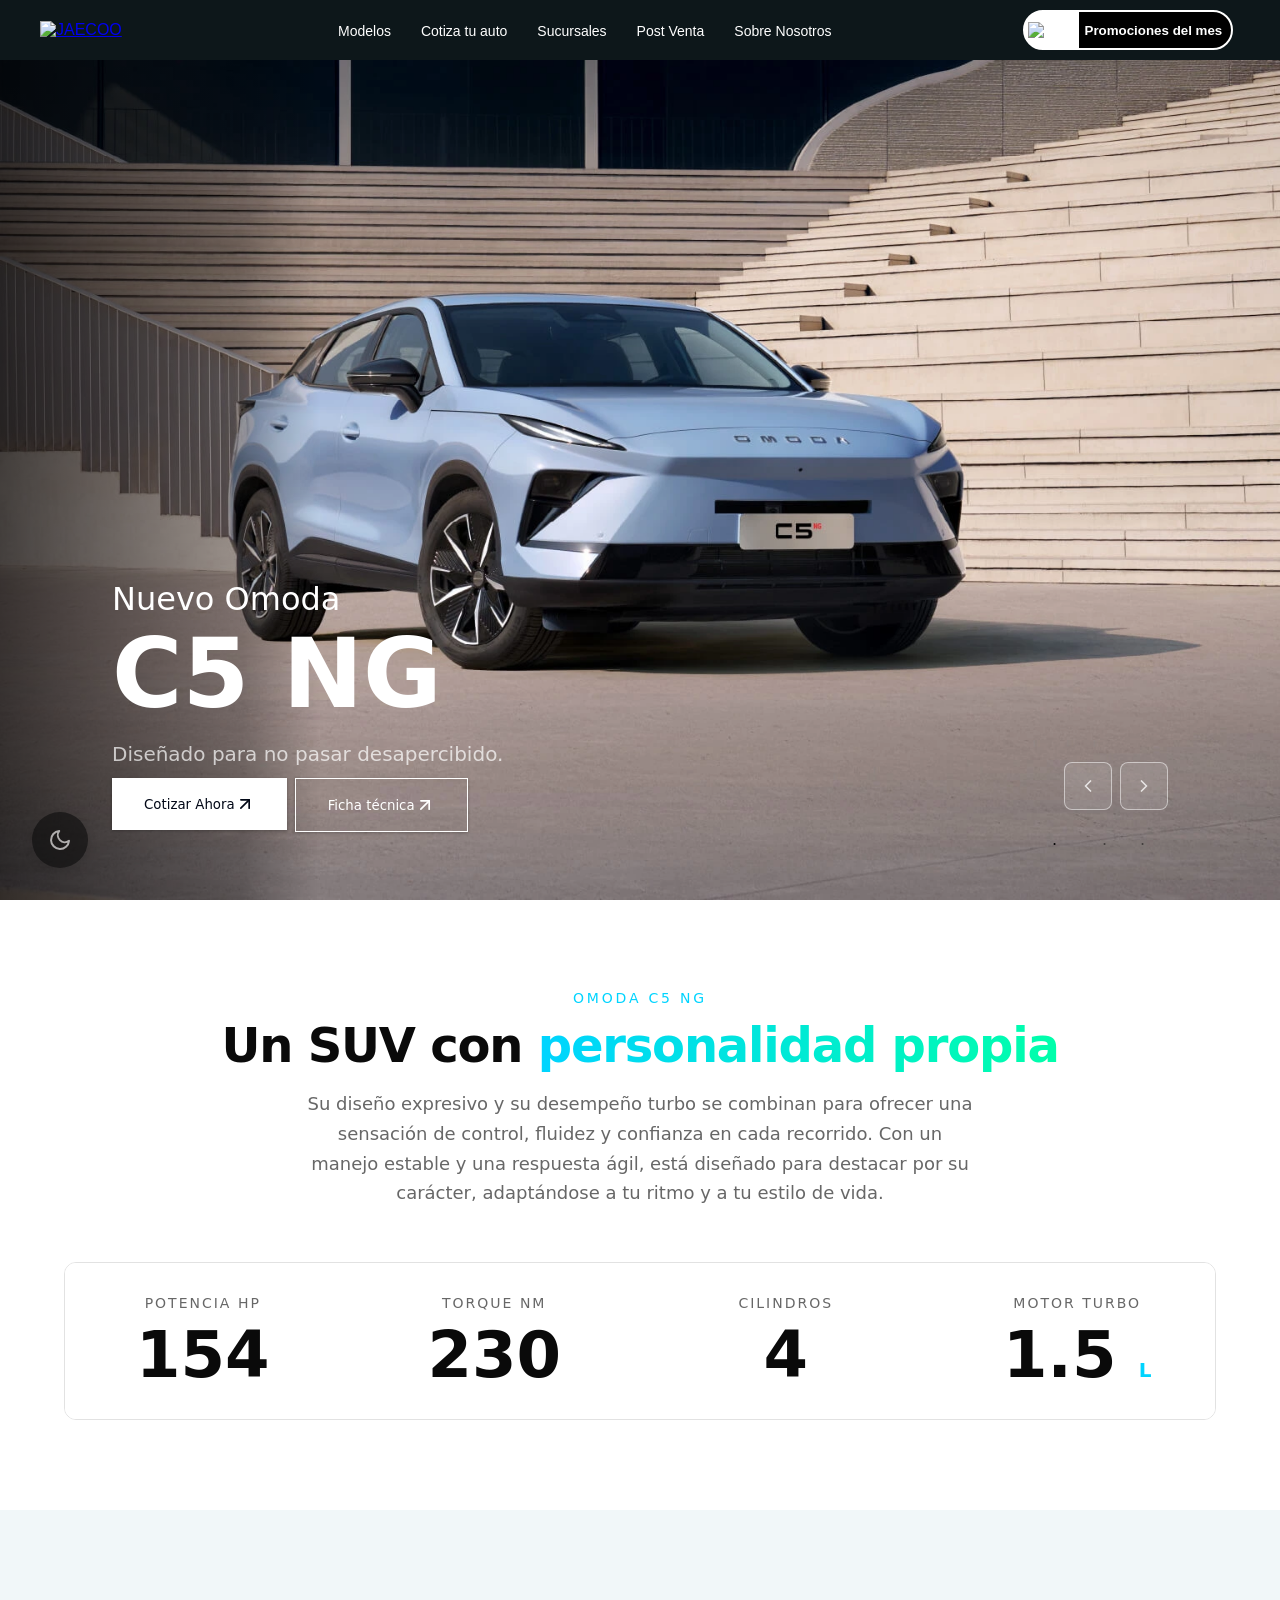
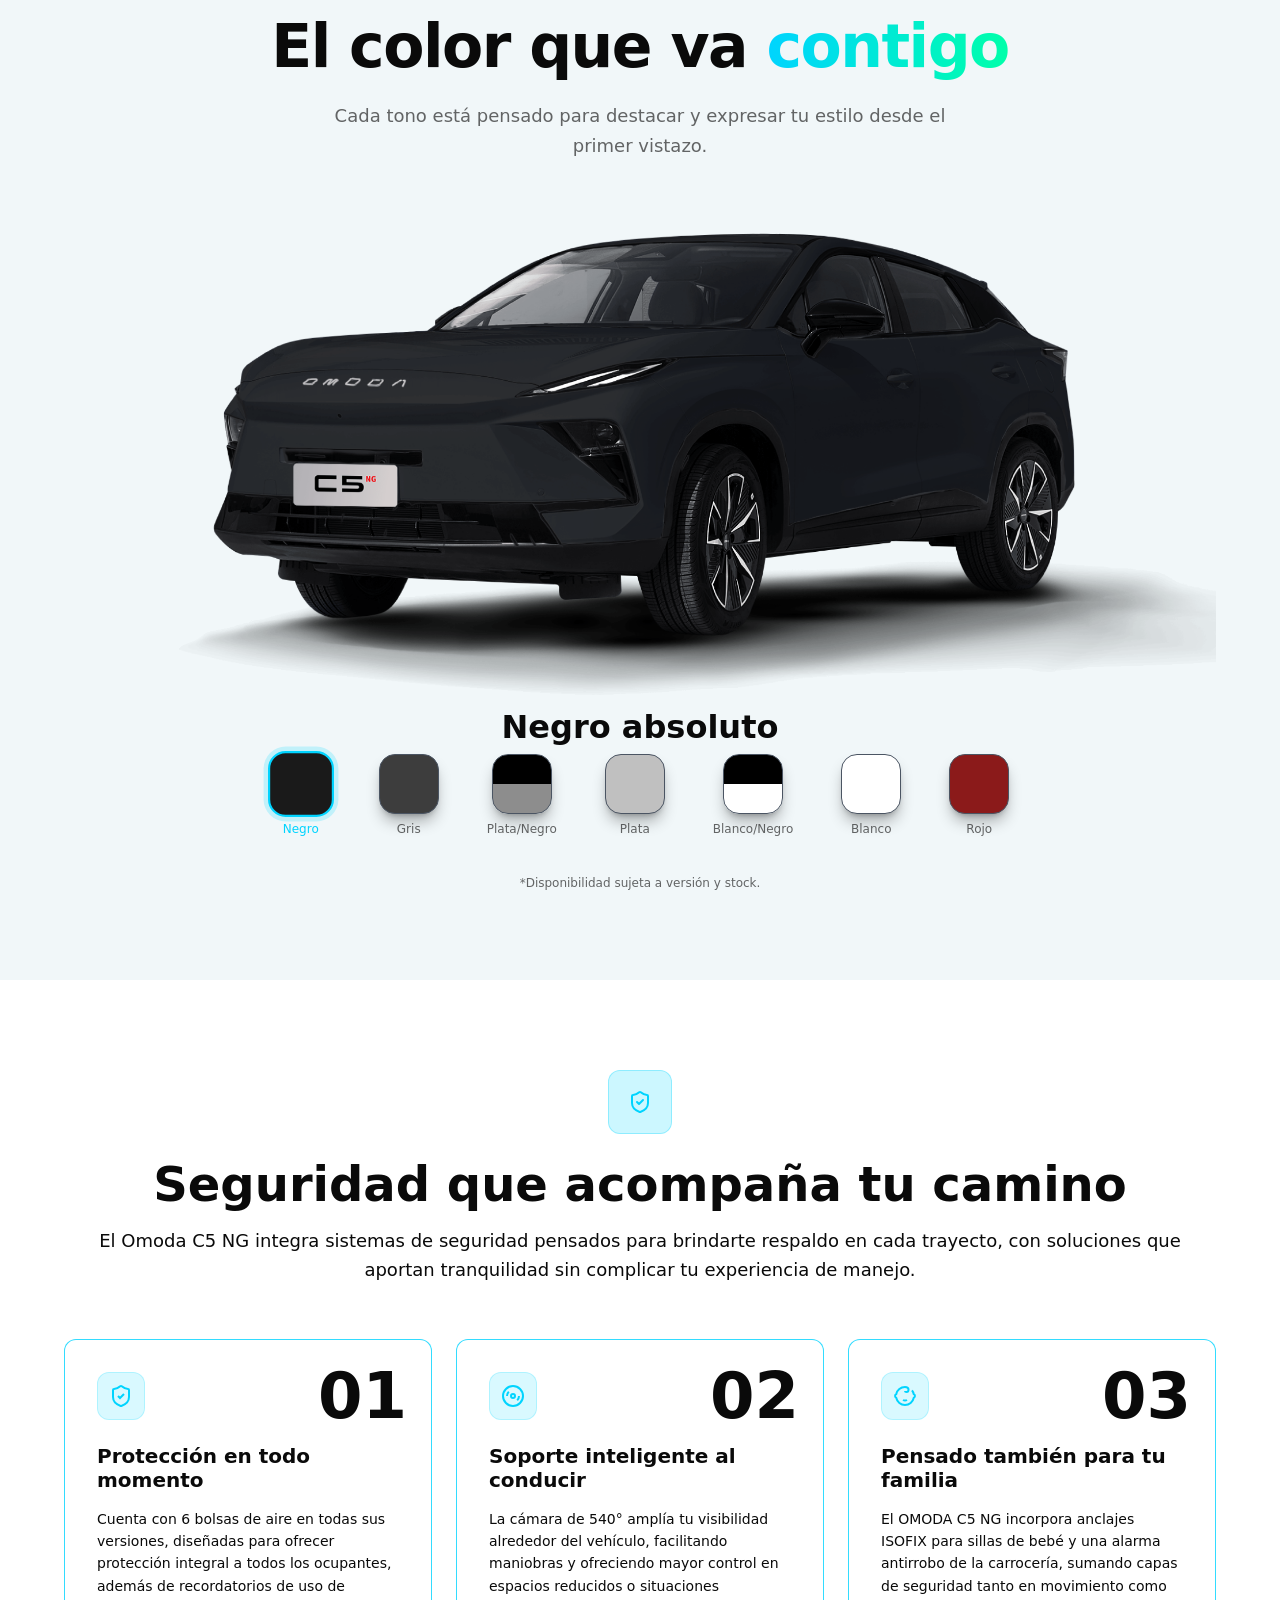
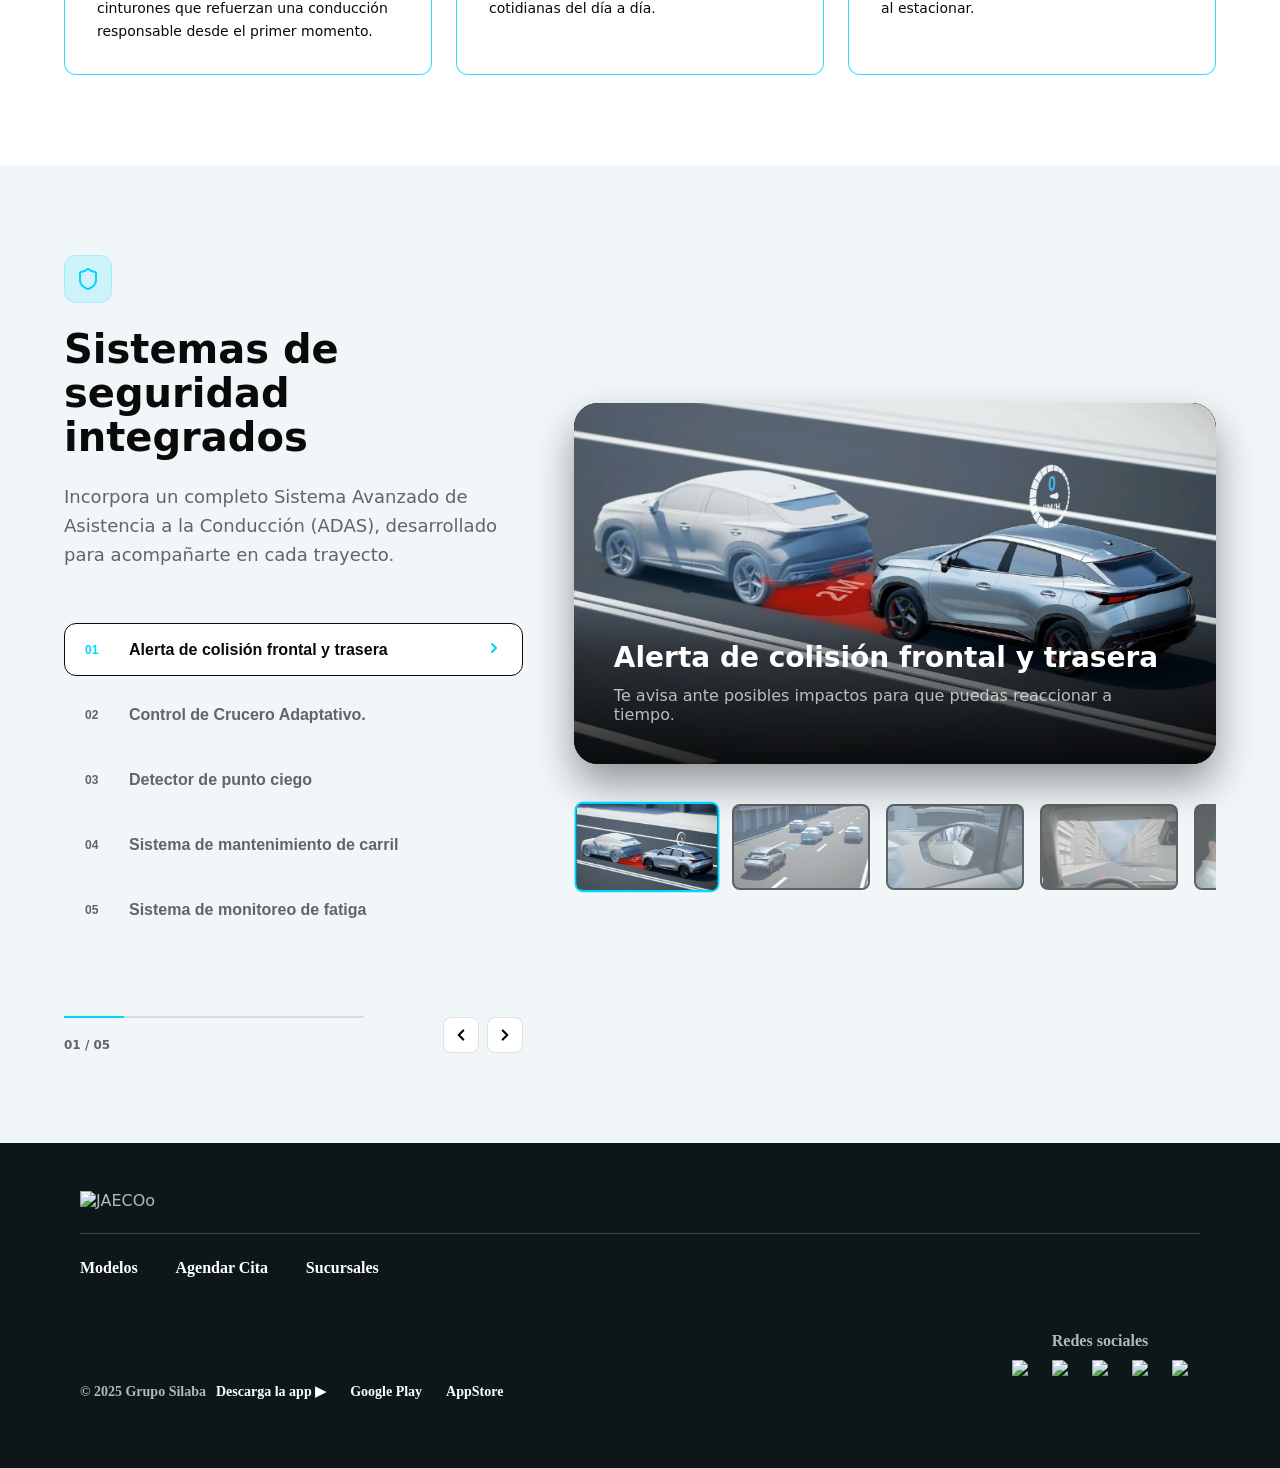
==== commit f25eb386: "cambios" ====
--- a/index.html
+++ b/index.html
@@ -571,6 +571,9 @@
       <svg class="sun-icon" xmlns="http://www.w3.org/2000/svg" viewBox="0 0 24 24" fill="none" stroke="currentColor" stroke-width="2" stroke-linecap="round" stroke-linejoin="round"><circle cx="12" cy="12" r="5"></circle><line x1="12" y1="1" x2="12" y2="3"></line><line x1="12" y1="21" x2="12" y2="23"></line><line x1="4.22" y1="4.22" x2="5.64" y2="5.64"></line><line x1="18.36" y1="18.36" x2="19.78" y2="19.78"></line><line x1="1" y1="12" x2="3" y2="12"></line><line x1="21" y1="12" x2="23" y2="12"></line><line x1="4.22" y1="19.78" x2="5.64" y2="18.36"></line><line x1="18.36" y1="5.64" x2="19.78" y2="4.22"></line></svg>
     </button>
     
+<script src="./indexjs/footer.js"></script>
+<footer-oj></footer-oj>
+
 </body>
 
 </html>
--- a/css/style.css
+++ b/css/style.css
@@ -3665,7 +3665,7 @@
       bottom: 0;
       left: 0;
       right: 0;
-      z-index: 3;
+      z-index: 10;
       padding: 1.5rem;
       background: linear-gradient(to top, rgba(0, 0, 0, 0.85) 0%, rgba(0, 0, 0, 0.4) 70%, transparent 100%);
     }
@@ -3756,6 +3756,7 @@
       height: 3.5rem;
       border-radius: 50%;
       background-color: var(--text-main);
+      opacity: 0.6;
       color: var(--bg-primary);
       border: none;
       box-shadow: 0 4px 12px rgba(0,0,0,0.15);
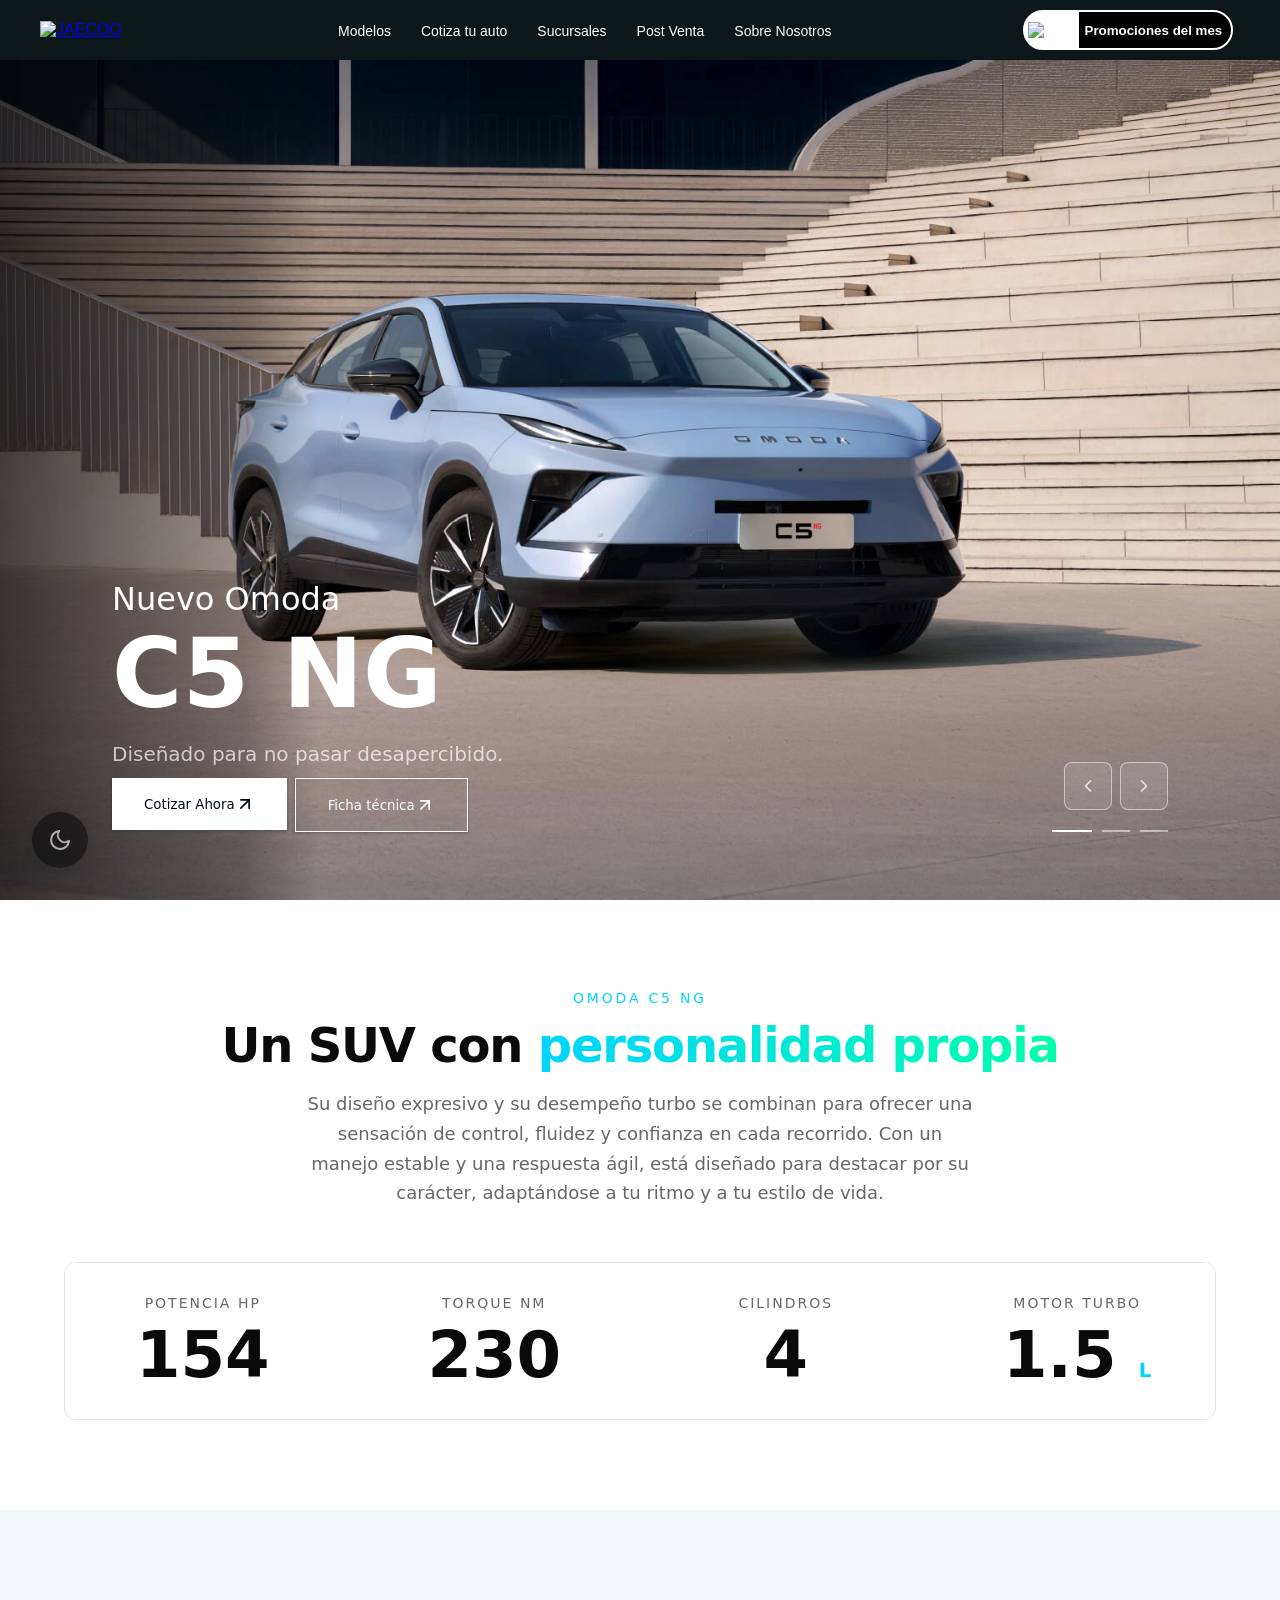
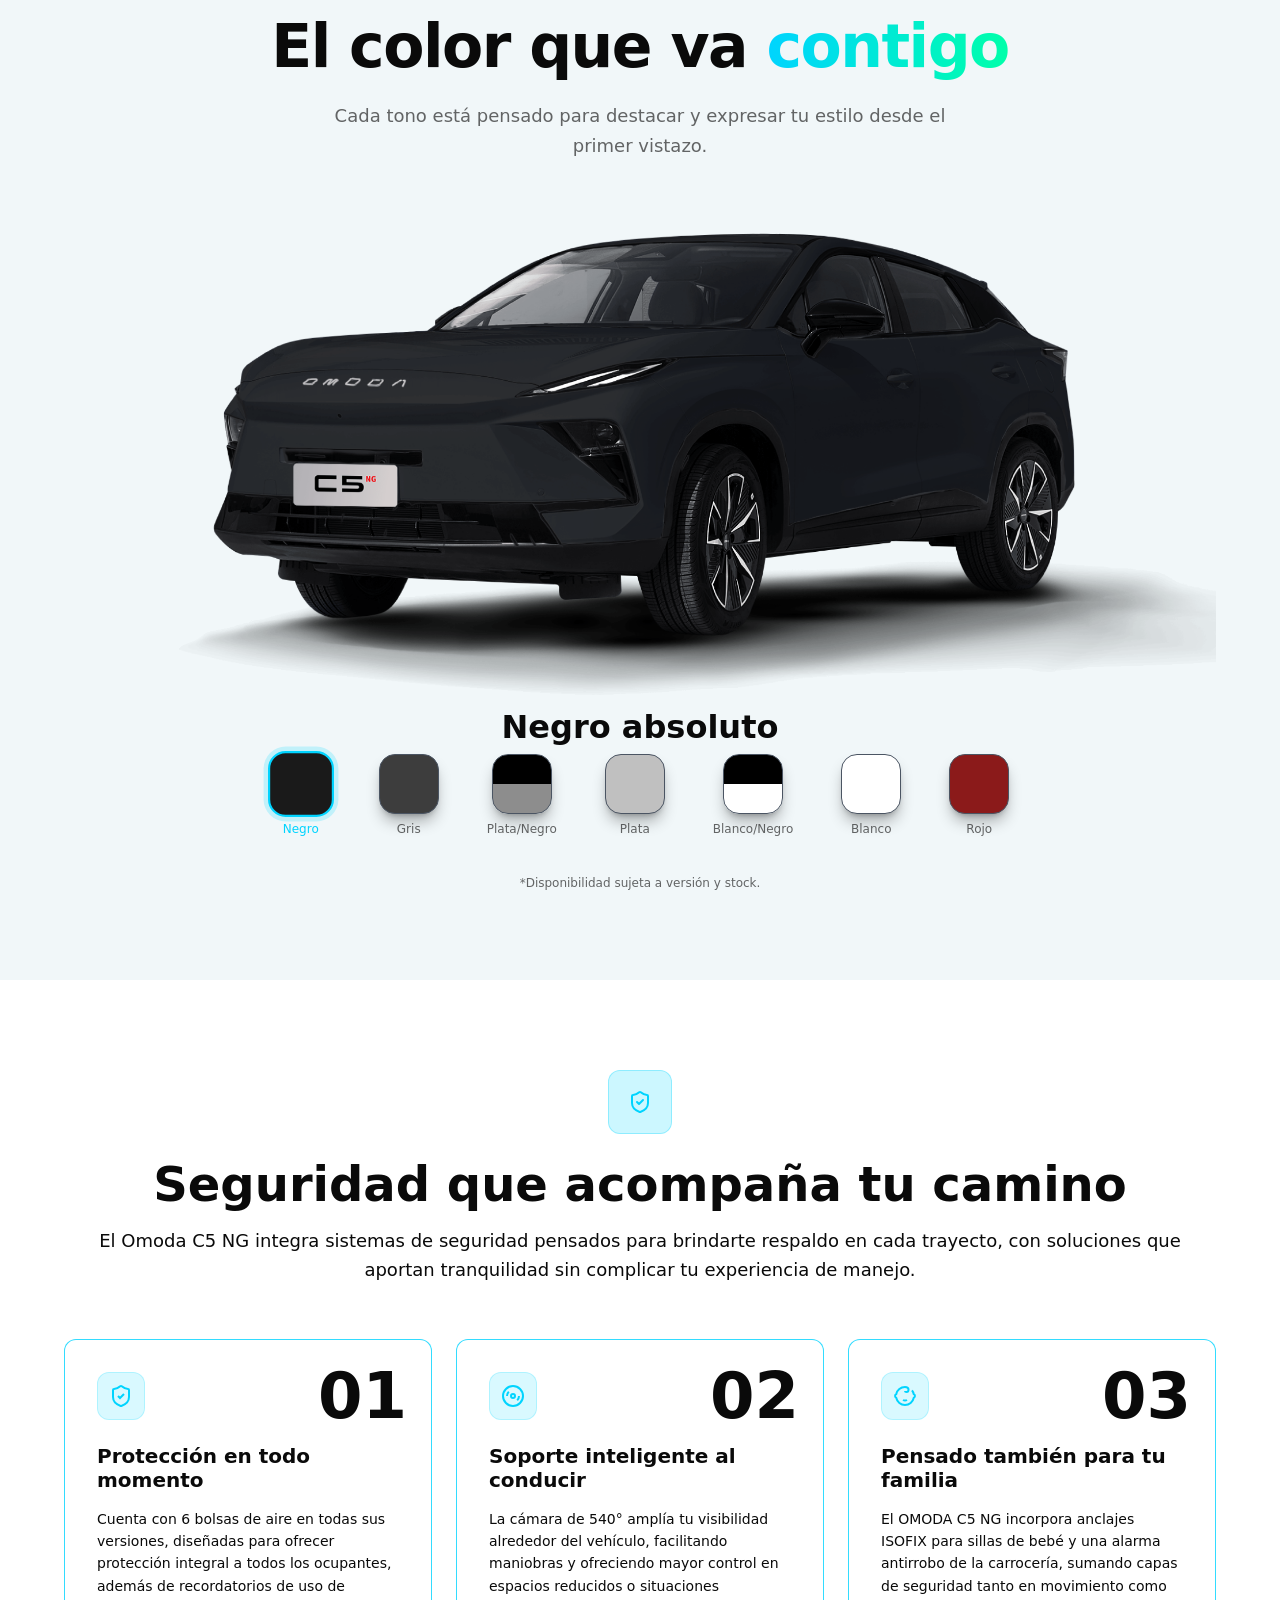
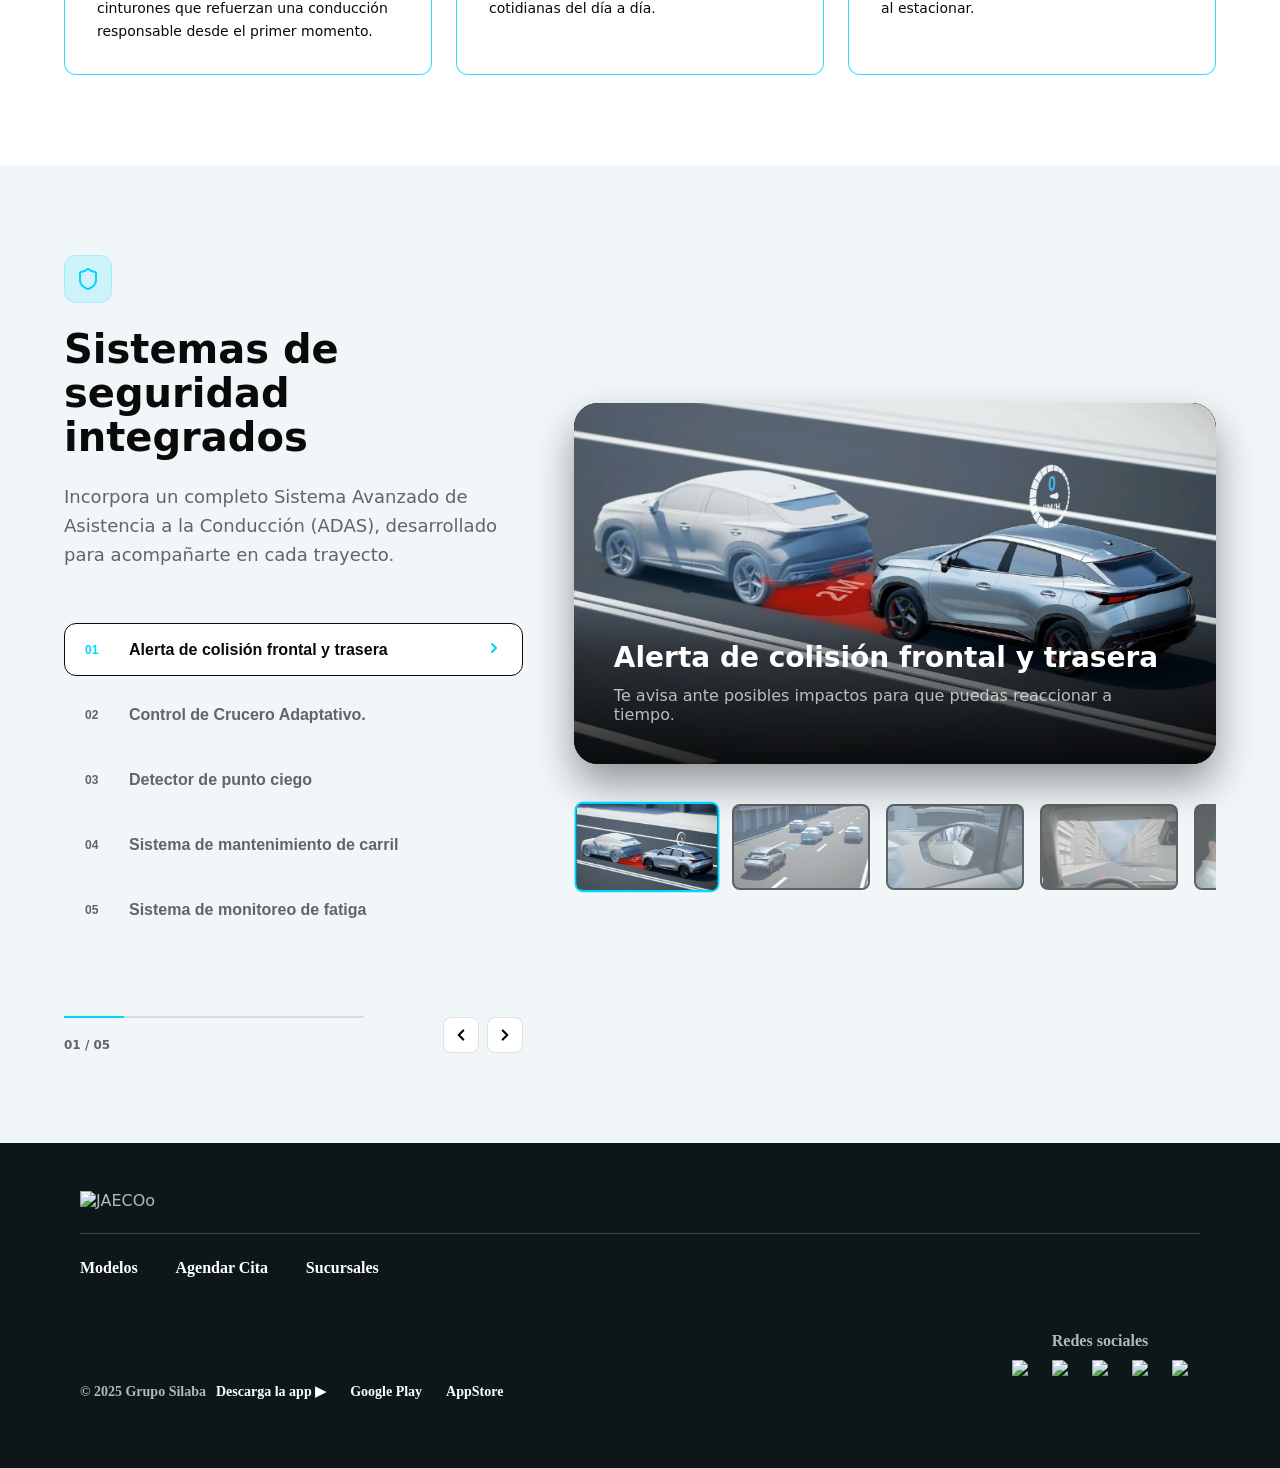
==== commit 28bbc742: "cambios" ====
--- a/index.html
+++ b/index.html
@@ -159,9 +159,9 @@
                         Diseñado para no pasar desapercibido.
                     </p>
                     <div class="buttons">
-                        <label for="slideOne">.</label>
-                        <label for="slideTwo">.</label>
-                        <label for="slideThree">.</label>
+                        <label for="slideOne"></label>
+                        <label for="slideTwo"></label>
+                        <label for="slideThree"></label>
                         <!--<label for="slideFourt">.</label>-->
                         <!--<label for="slideFive"></label>-->
                         <!--<label for="slideSix"></label>-->
--- a/css/style.css
+++ b/css/style.css
@@ -351,7 +351,7 @@
 .buttons label {
   width: 28px;
   height: 2px;
-  background-color: var(--primary);
+  background-color: white;
   opacity: 0.5;
   cursor: pointer;
   z-index: 1;
@@ -474,15 +474,15 @@
 .discover-button.secondary {
   box-shadow: 0 1px 3px rgba(0, 0, 0, 0.263);
   background-color:  #00000000;
-  color: var(--bg-primary);
-  border: solid 1px var(--bg-primary);
+  color: white;
+  border: solid 1px white;
 }
 
 .discover-button.secondary:hover {
   box-shadow: 0 1px 3px rgba(0, 0, 0, 0.263);
-  background-color:  var(--bg-primary);
+  background-color:  white;
   color: #000;
-  border: solid 1px var(--bg-primary);
+  border: solid 1px white;
 }
 
 .discover-button:hover {
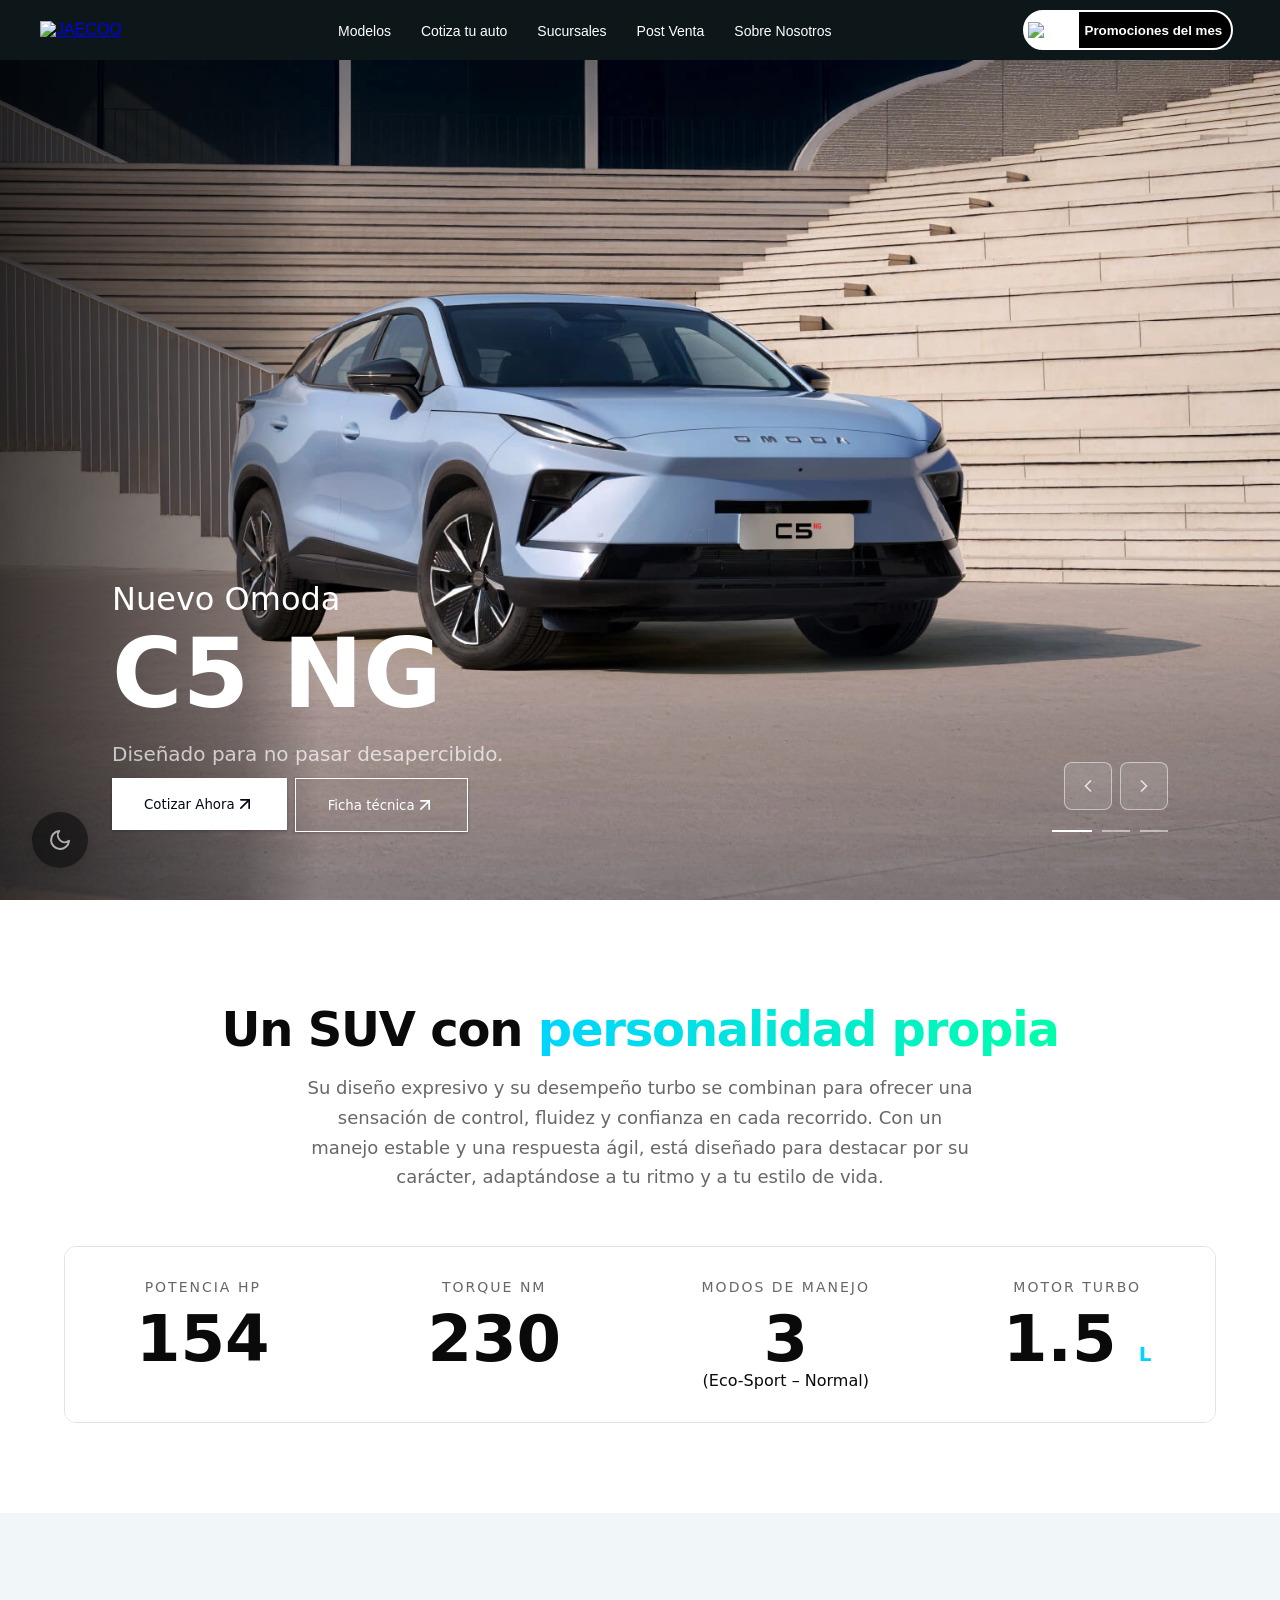
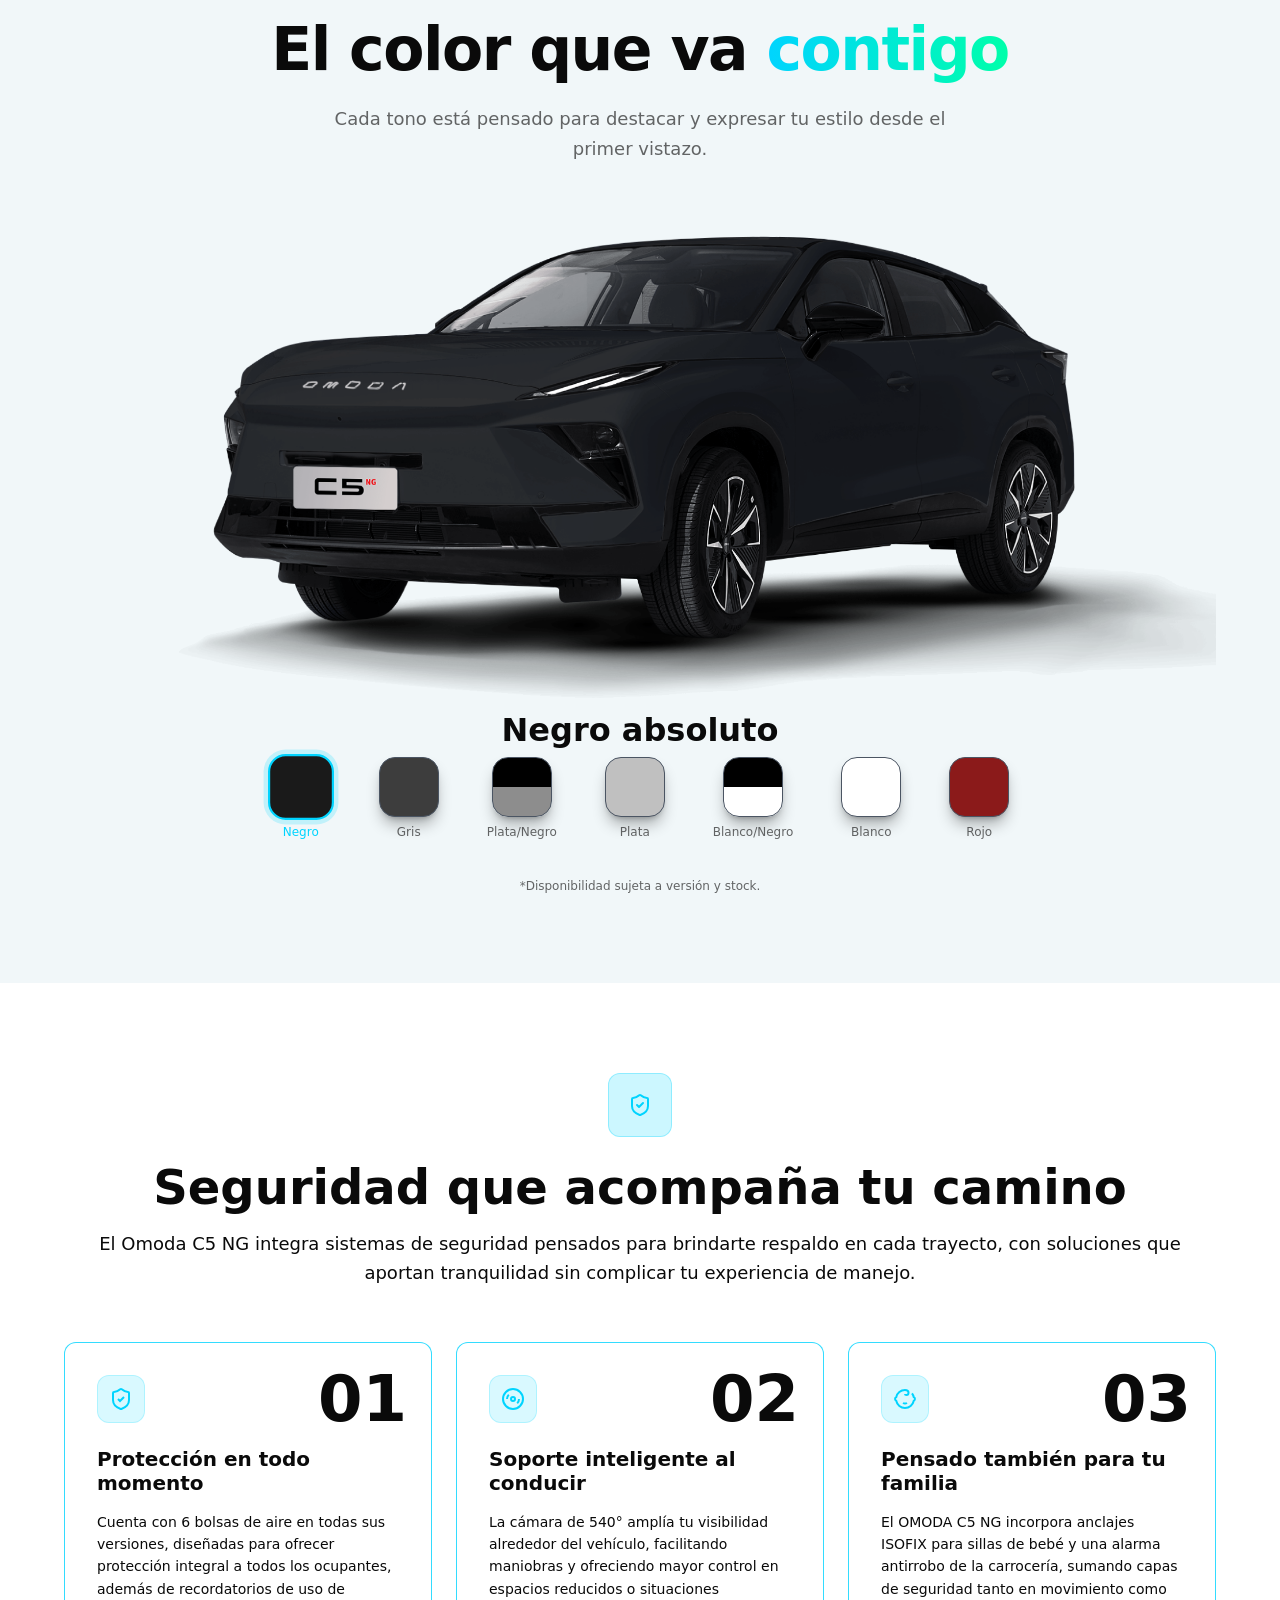
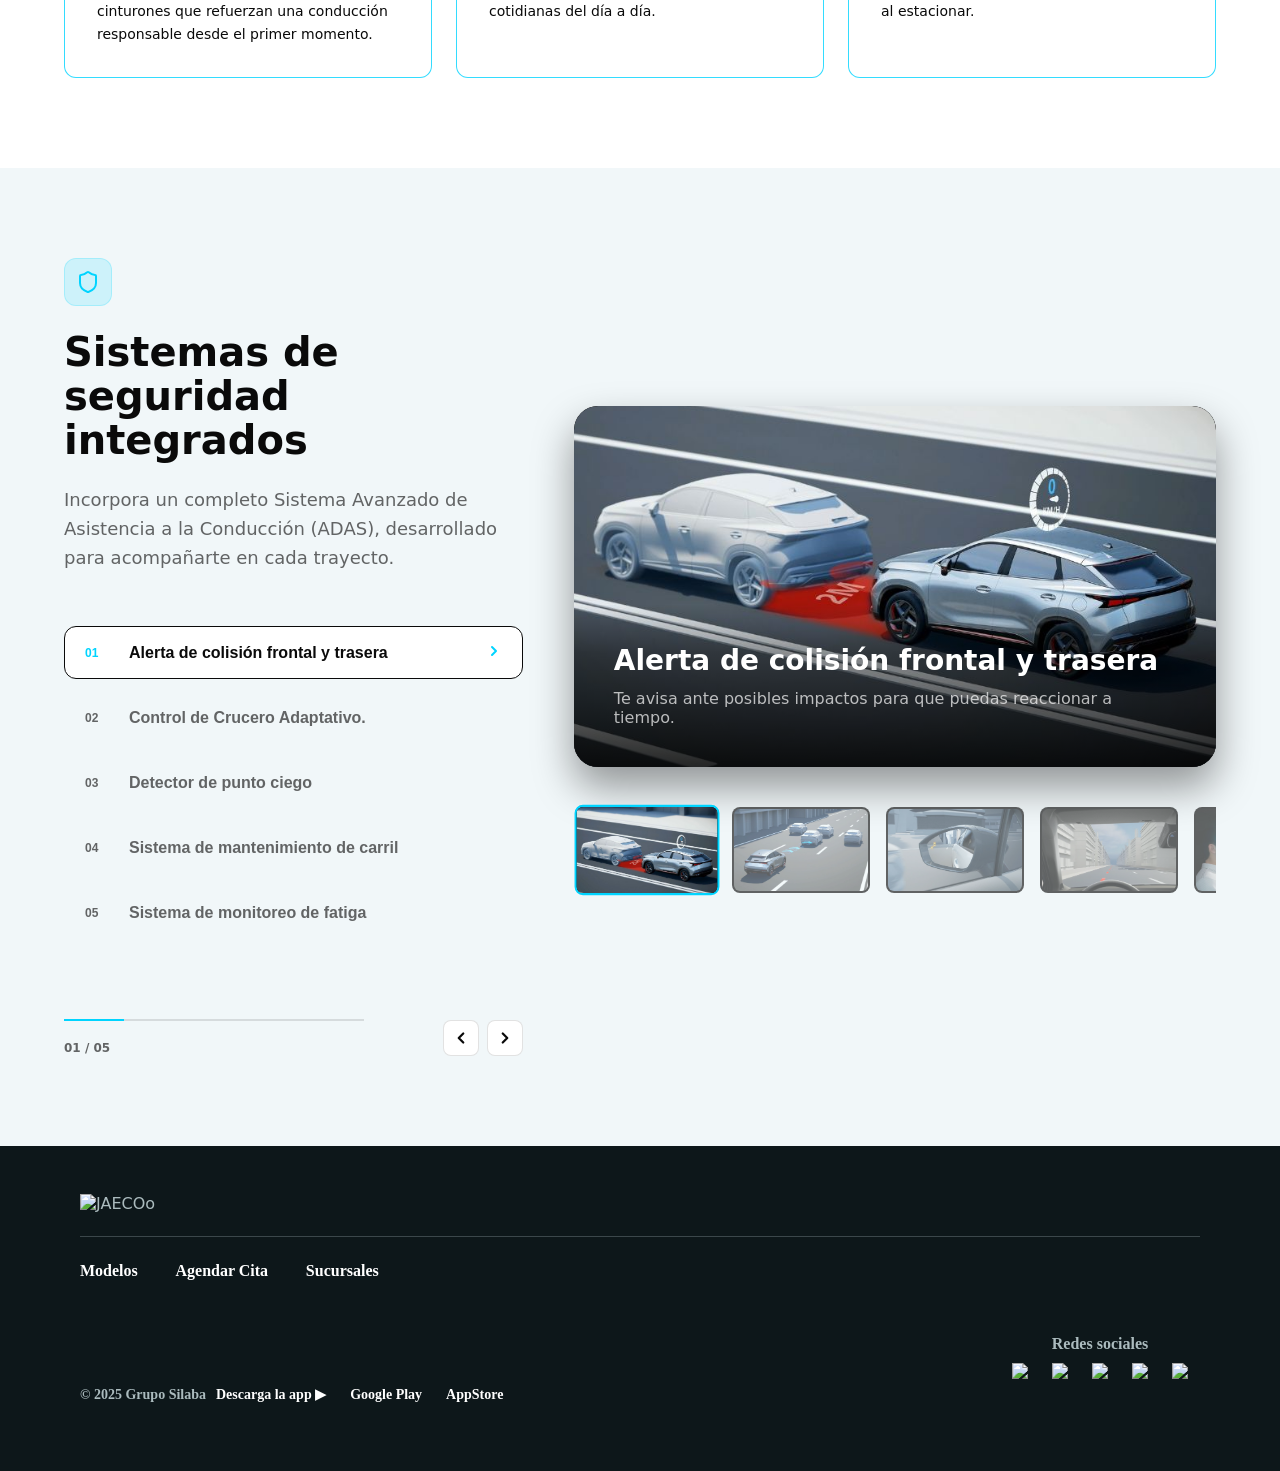
==== commit f1b6ae7e: "cambios" ====
--- a/index.html
+++ b/index.html
@@ -141,7 +141,7 @@
                                     <path d="M7 7h10v10"></path>
                                     <path d="M7 17 17 7"></path>
                                 </svg></button></a> 
-                        <a href="https://cotizar.karry.com.pa/"
+                        <a href="https://www.omodajaecoo.com.pa/ficha_tecnica/c5ng.pdf"
                             style="text-decoration: none; width: fit-content" target="_blank"><button
                                 class="discover-button secondary">
                                 <span class="button-text">Ficha técnica</span>
@@ -243,7 +243,7 @@
       
       <!-- Título y descripción -->
       <div class="section-block text-center mb-16">
-        <span class="section-kicker">Omoda C5 NG</span>
+        <span class="section-kicker hidden">Omoda C5 NG</span>
         <h2 class="section-heading">
           Un SUV con
           <span class="text-gradient-accent"> personalidad propia</span>
@@ -270,8 +270,9 @@
 
         <!-- Cilindros -->
         <div class="stat-card">
-          <p class="stat-label">Cilindros</p>
-          <p class="stat-value">4</p>
+          <p class="stat-label">Modos de manejo</p>
+          <p class="stat-value">3</p>
+          <p>(Eco-Sport – Normal)​</p>
         </div>
 
         <!-- Motor Turbo -->
